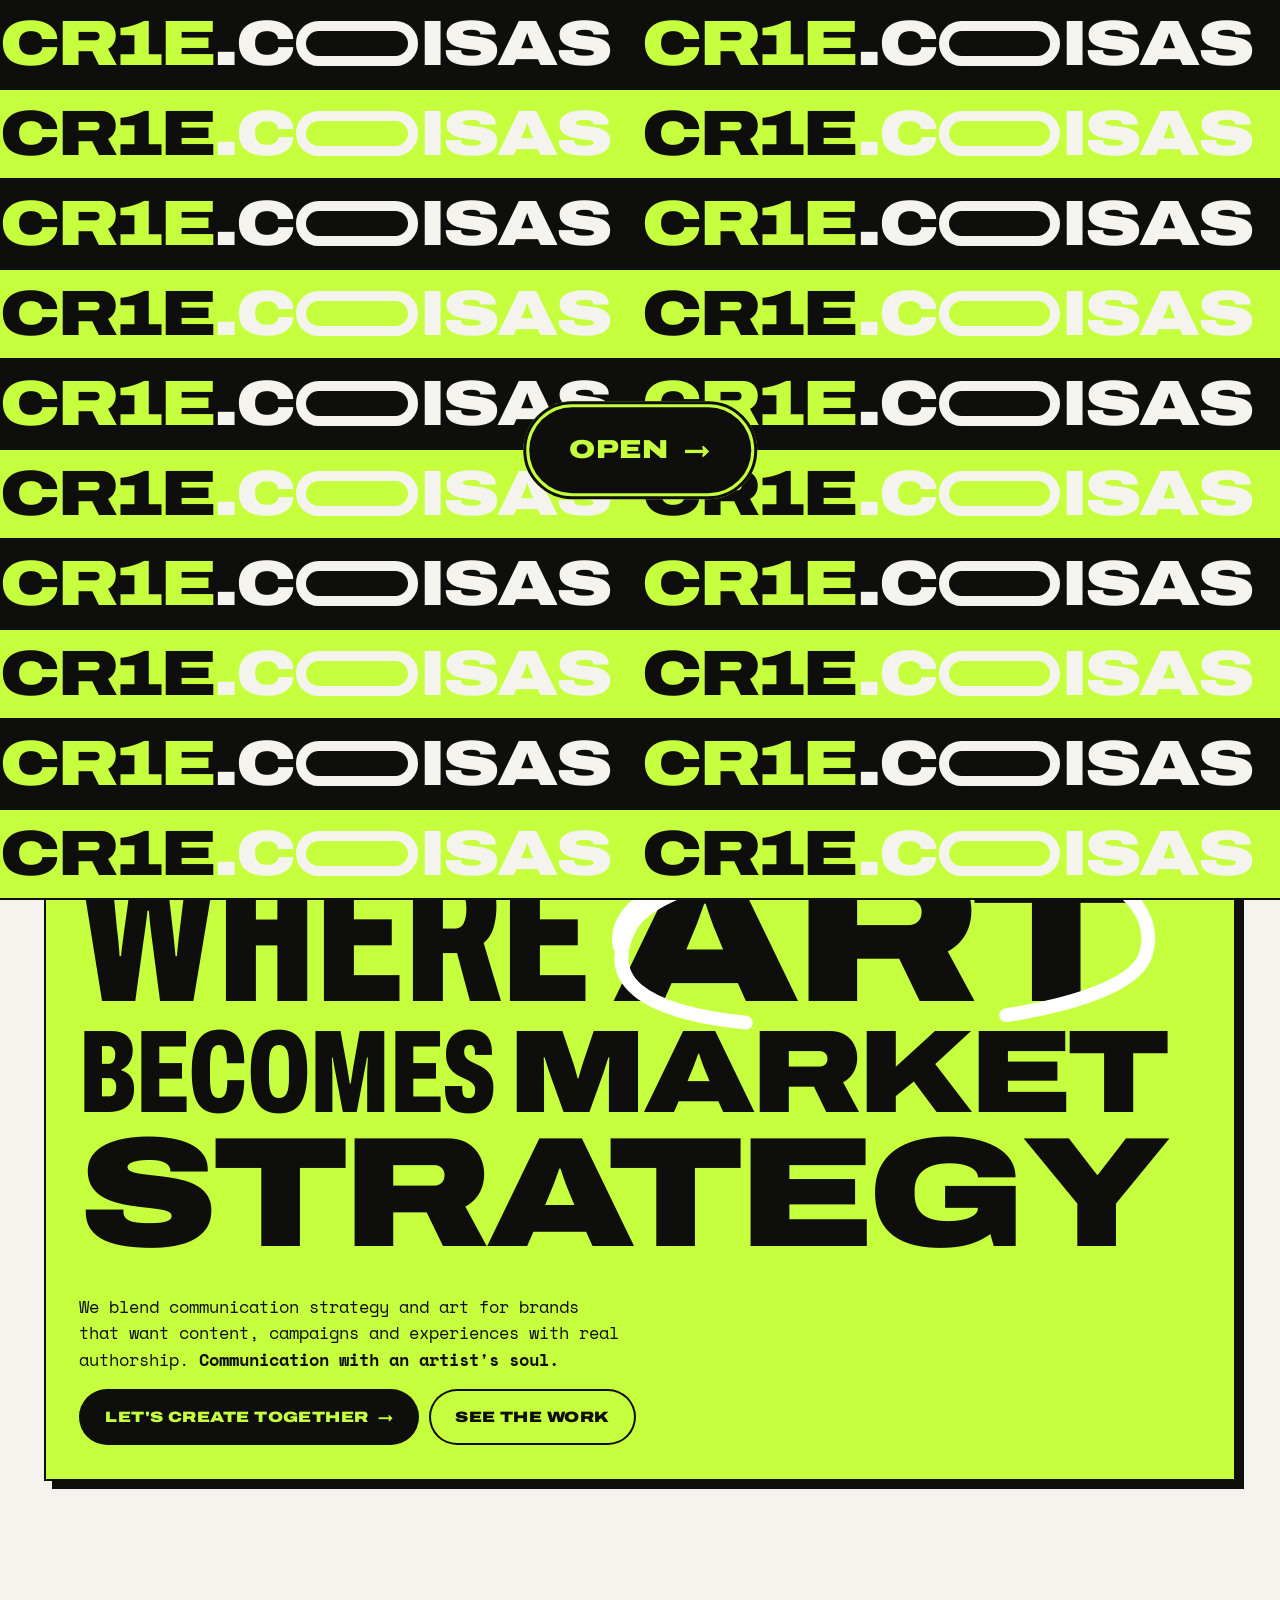
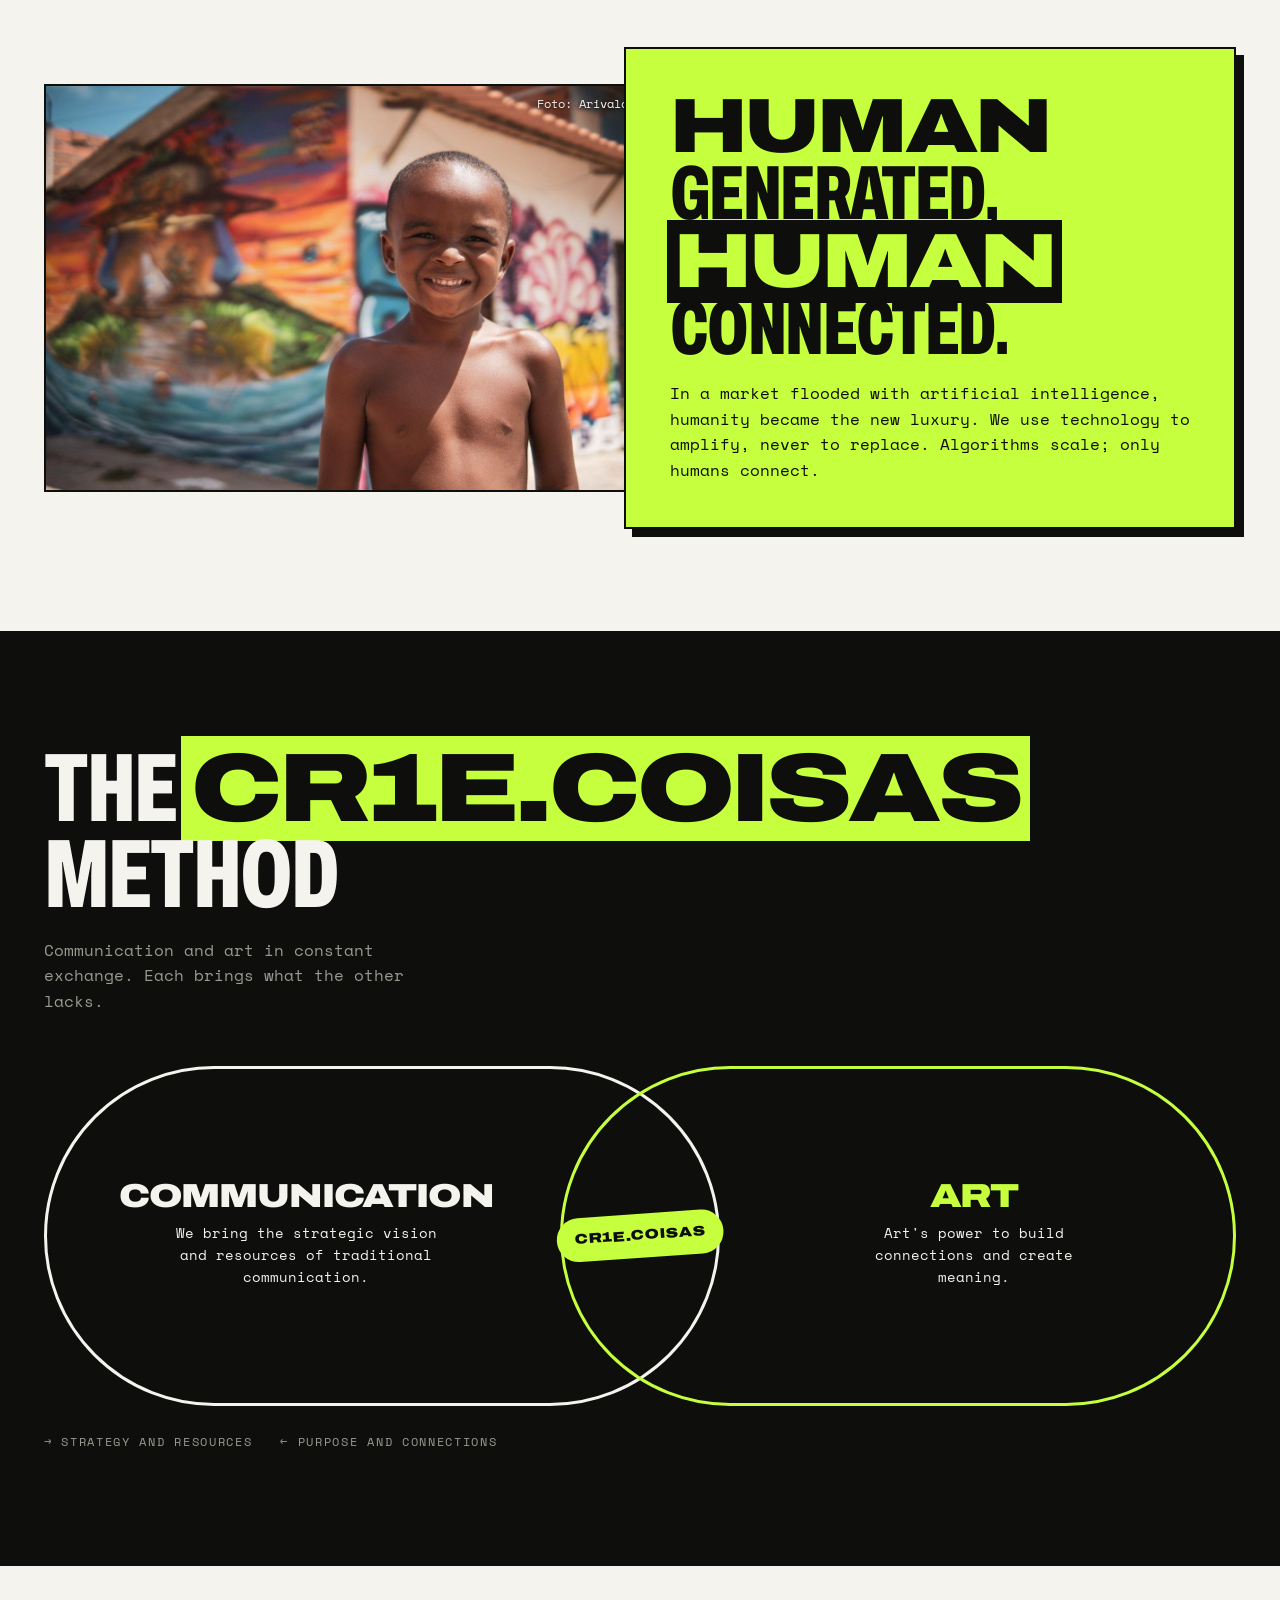
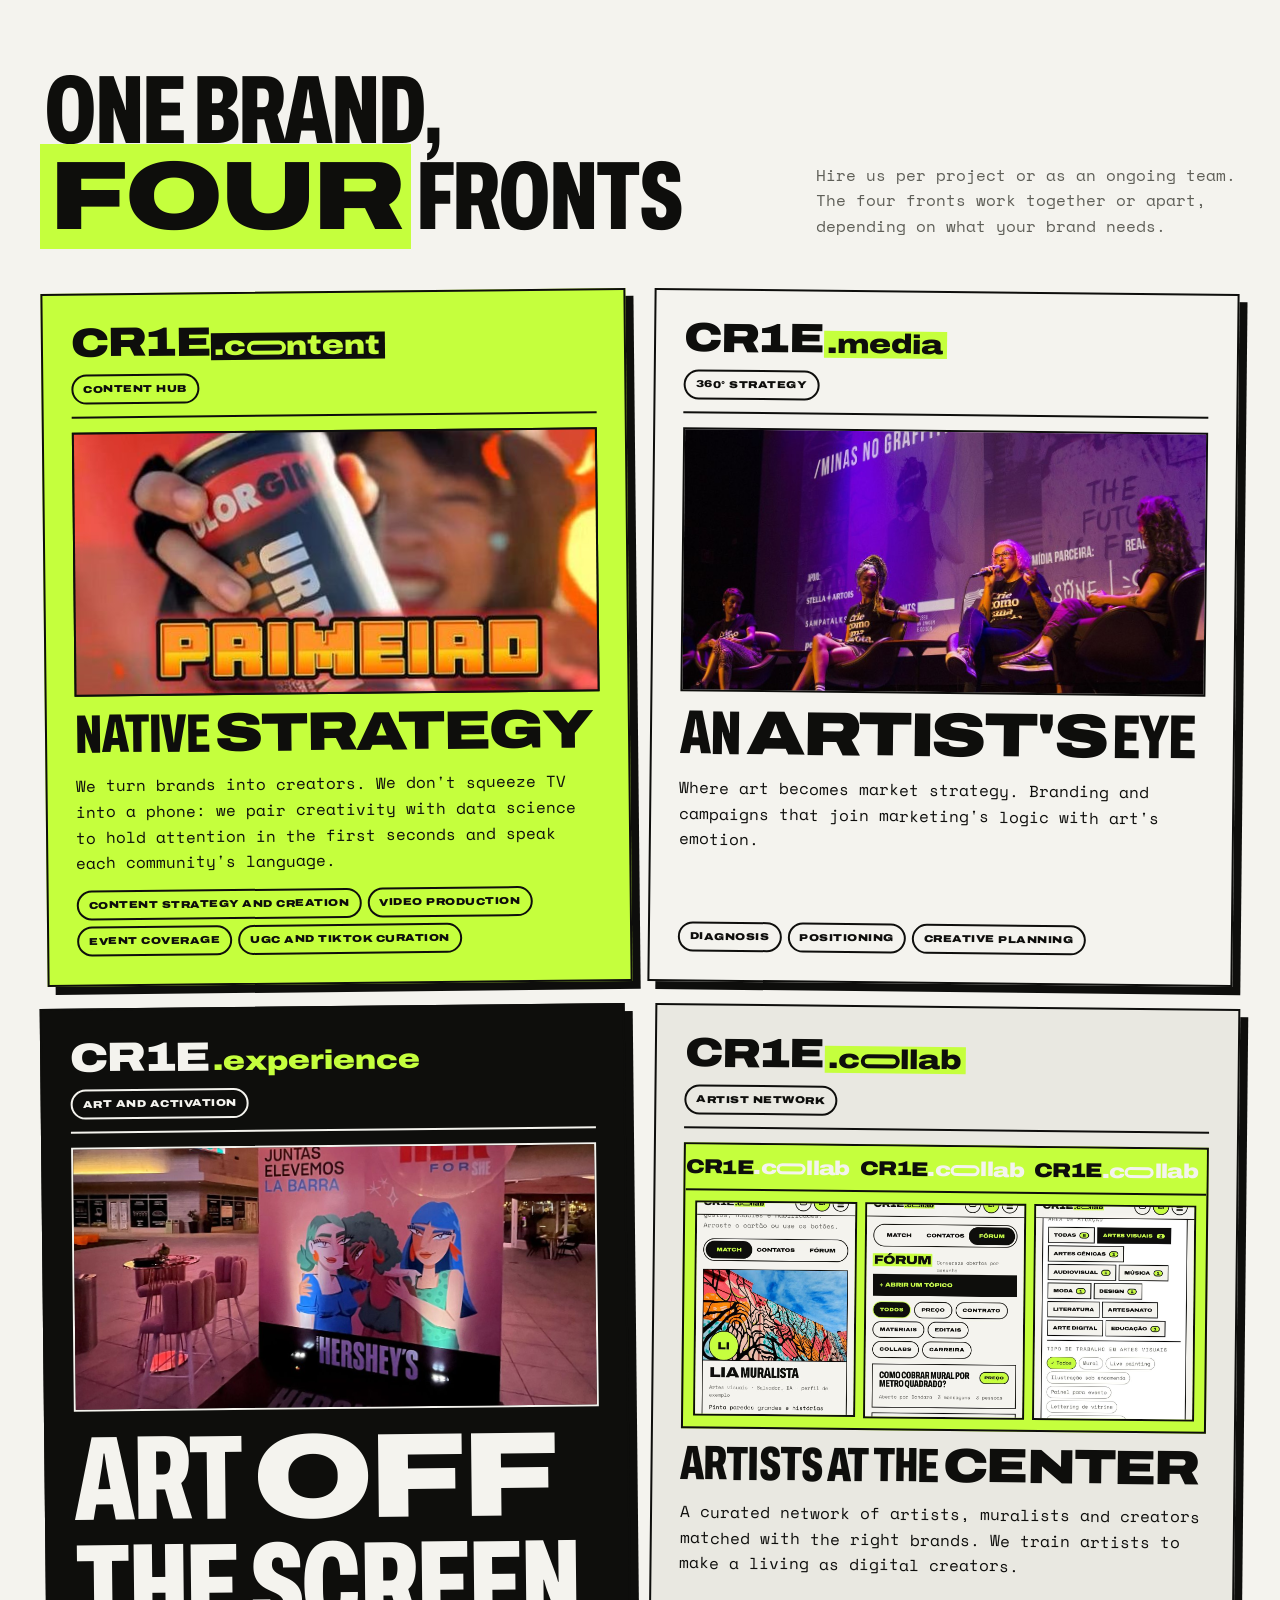
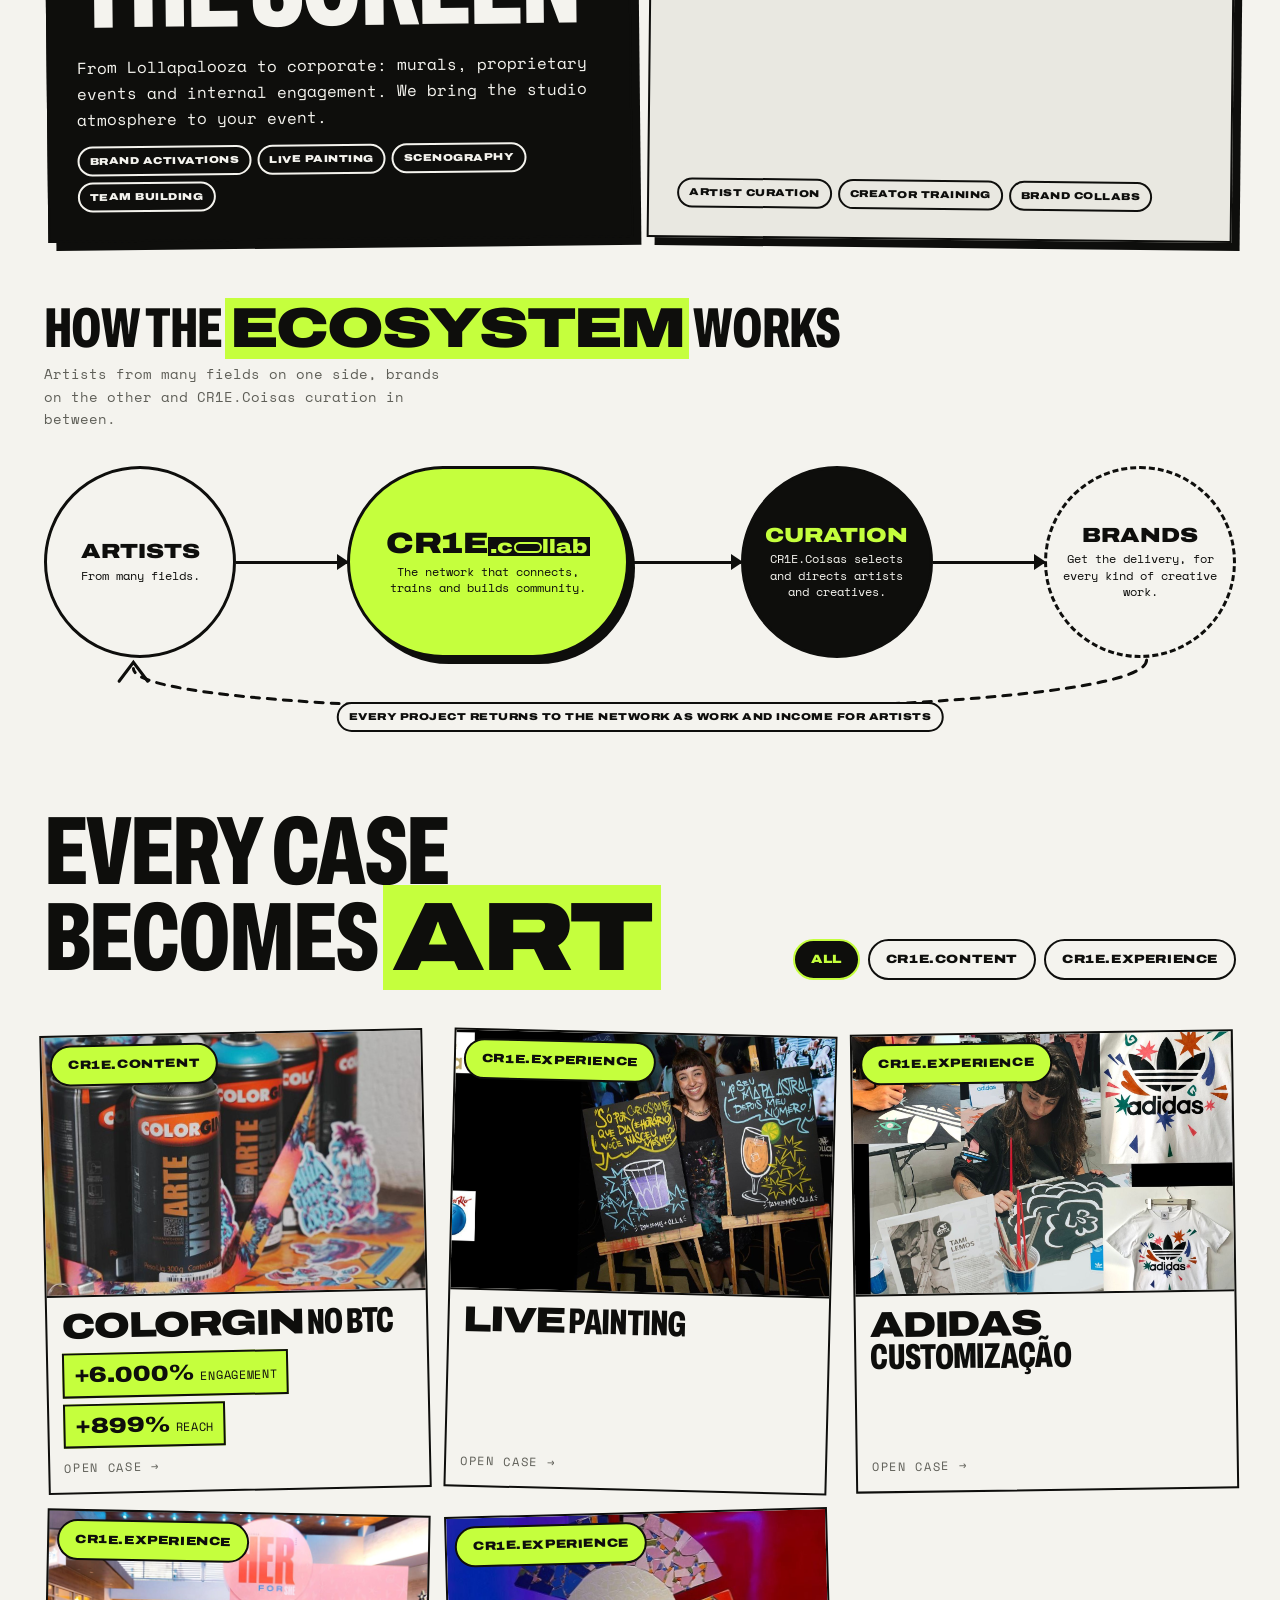
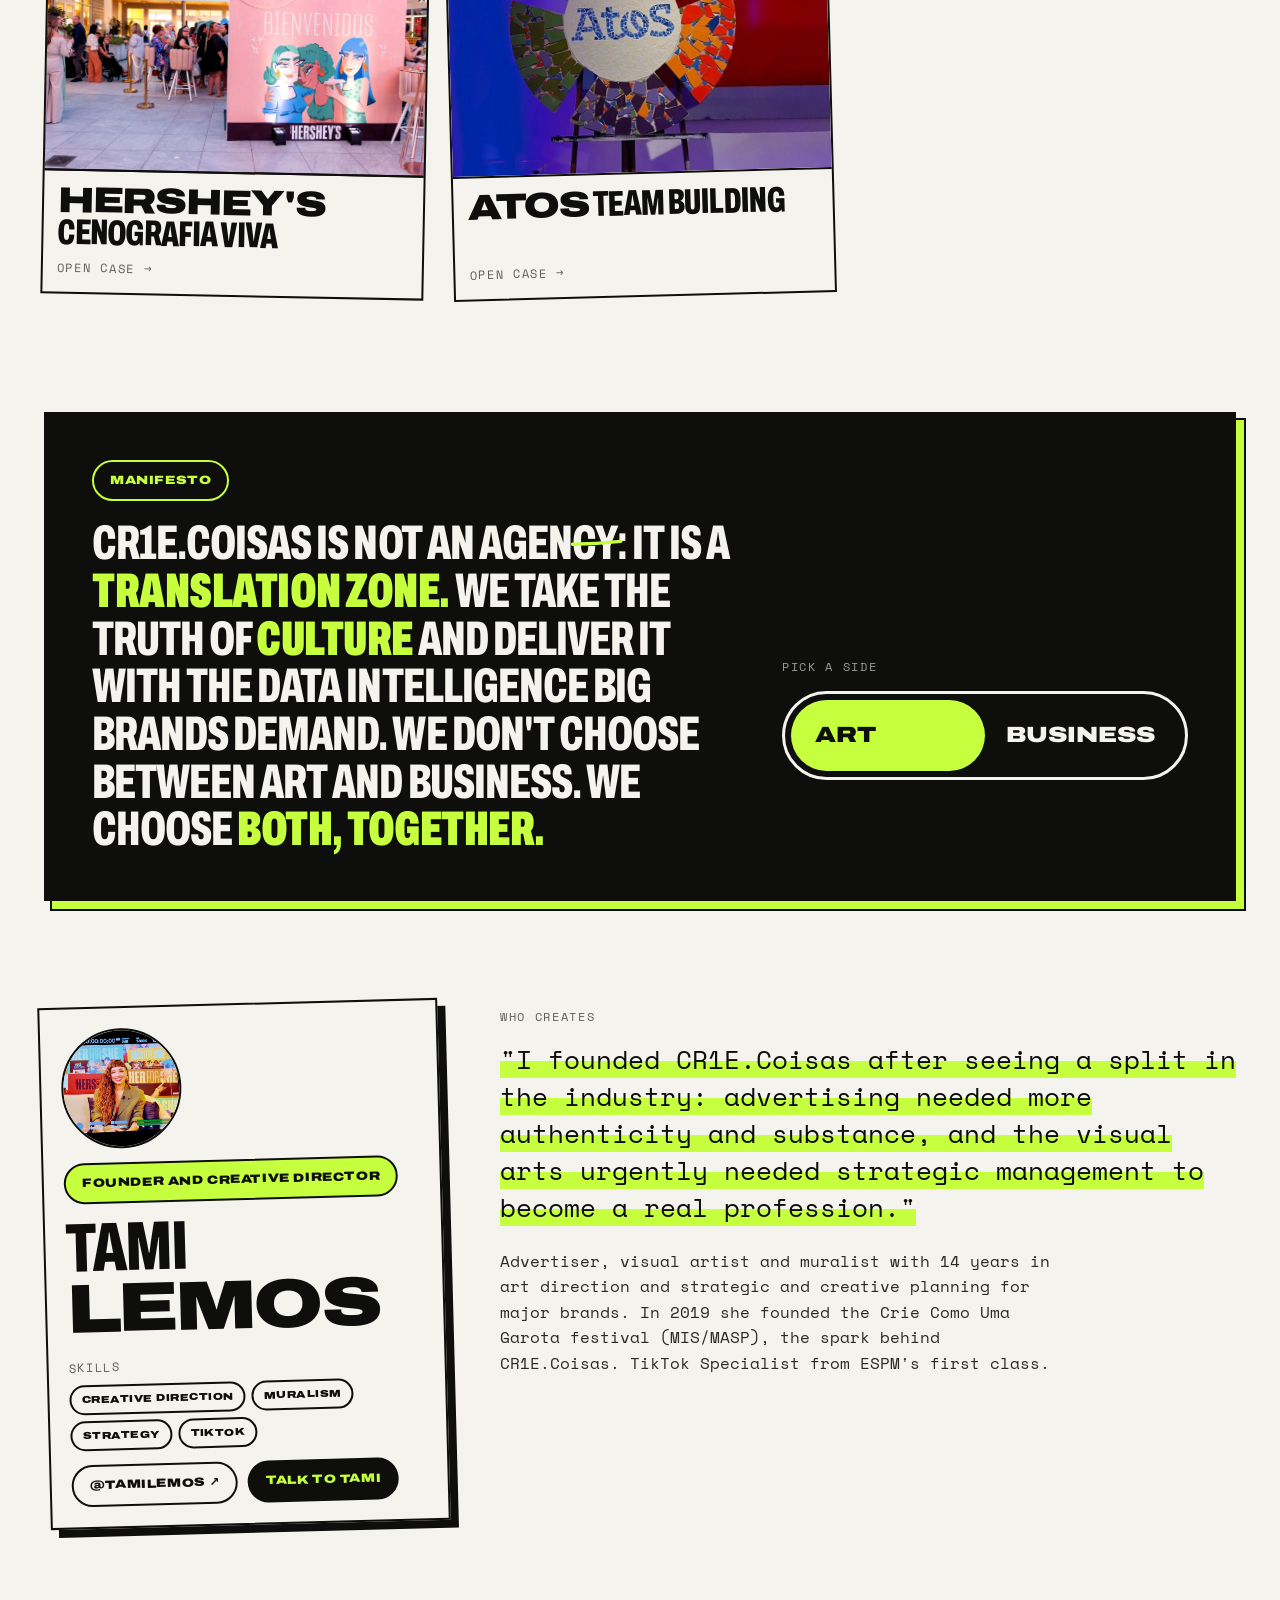
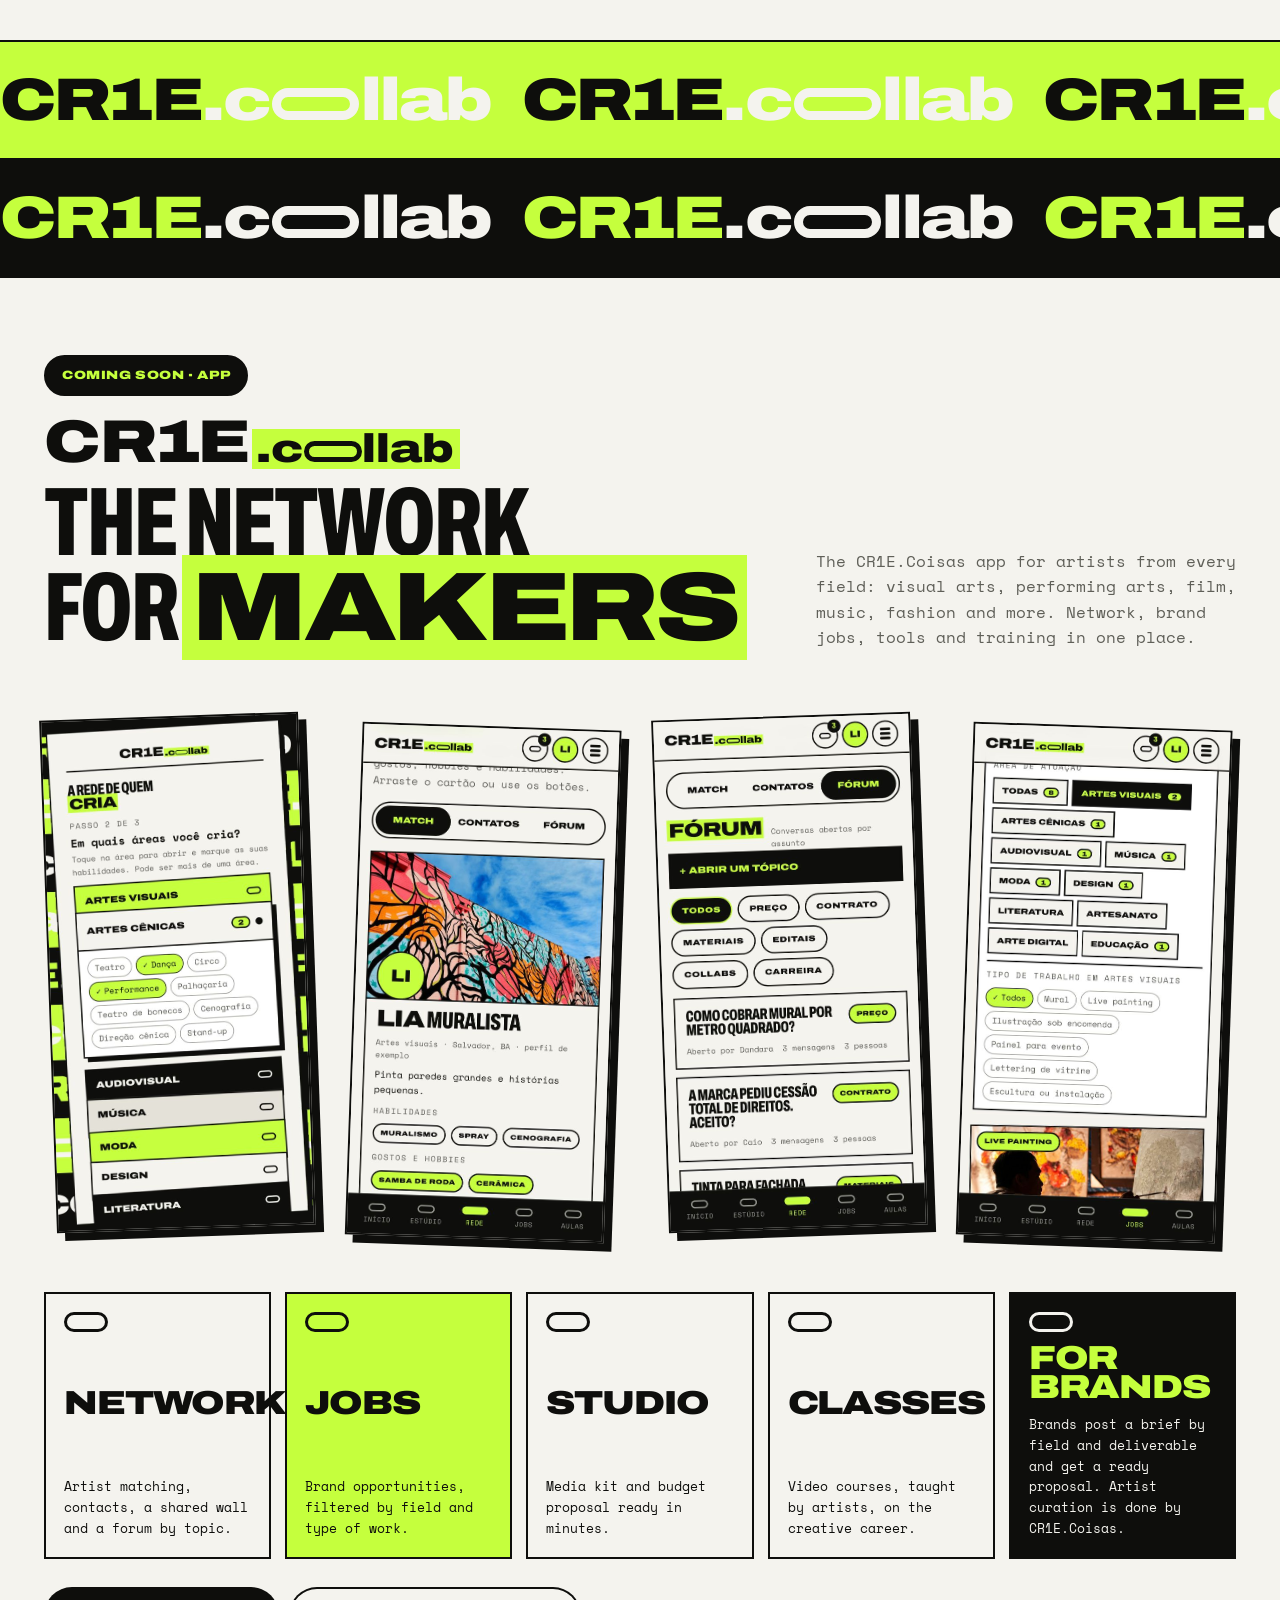
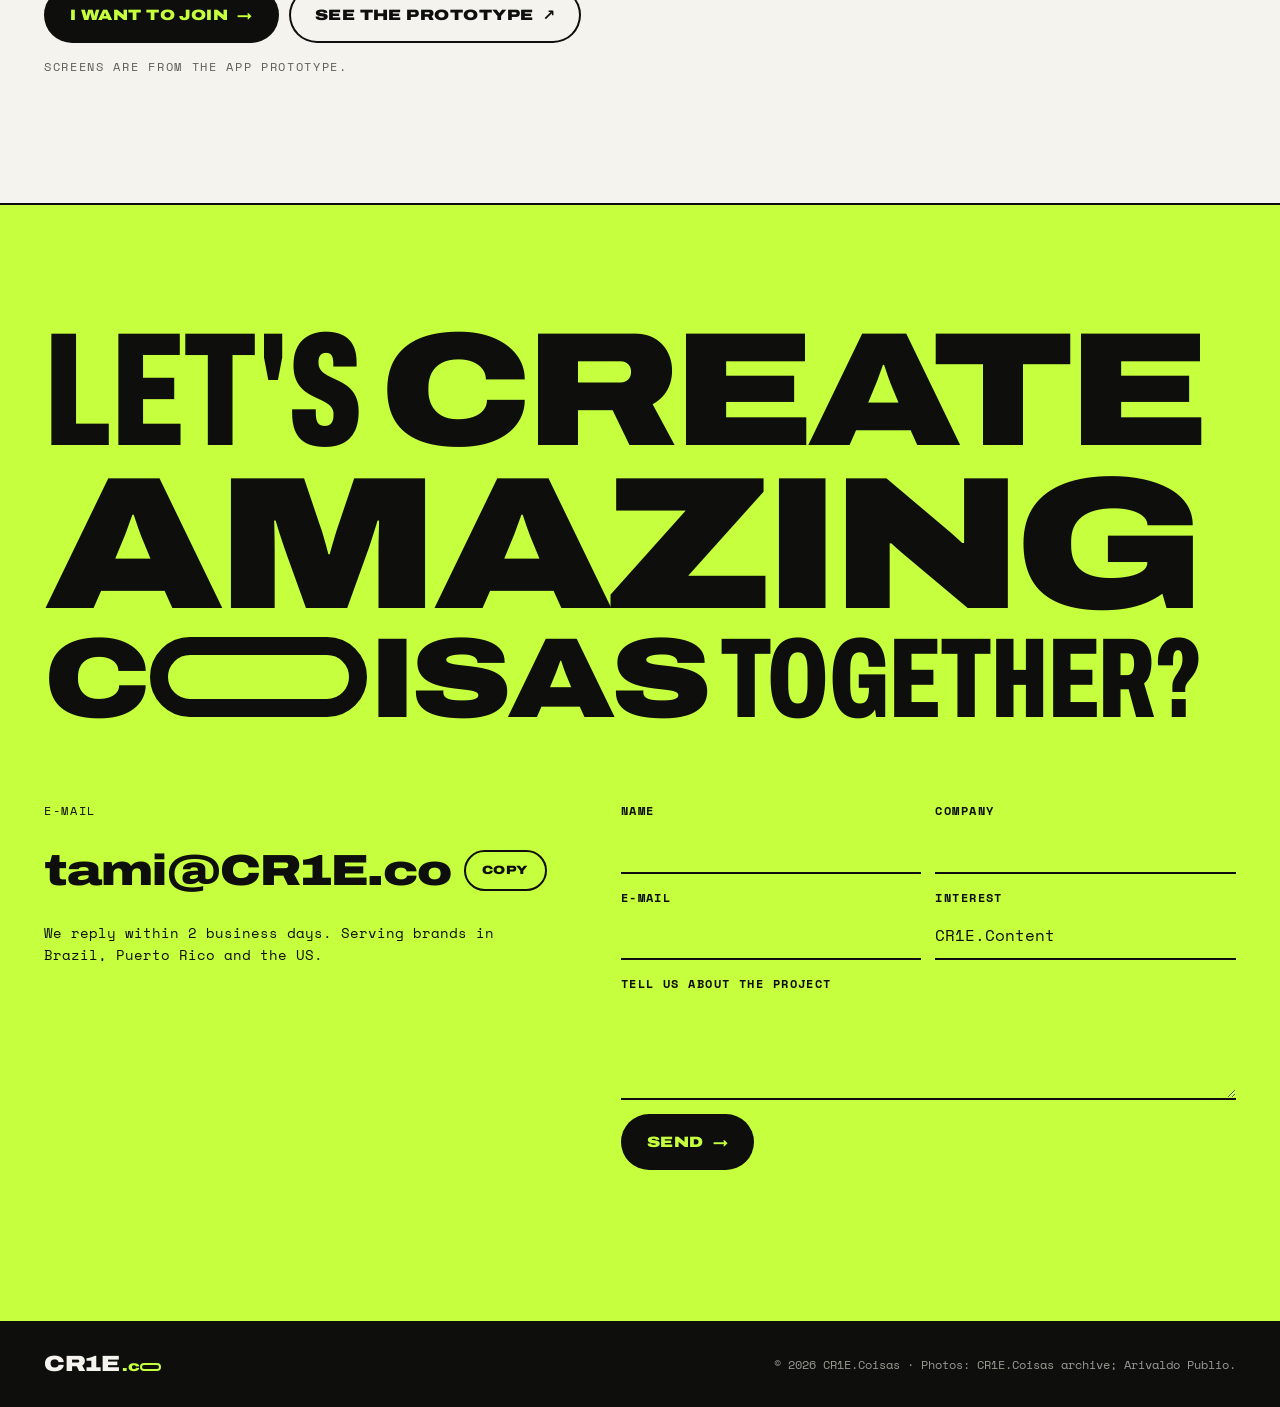
==== index.html @ eb9b1427 "Site CR1E.Coisas (versão C) + domínio cr1e.co para GitHub Pages Co-Authored-By: Claude Opus 5.5 <nor" ====
<!doctype html><html><head><meta charset=utf8><meta name=viewport content="width=device-width,initial-scale=1,viewport-fit=cover"><style>:root{color-scheme:light;box-sizing:border-box;padding-top:env(safe-area-inset-top,0px);padding-bottom:env(safe-area-inset-bottom,0px)}html{scroll-padding-top:env(safe-area-inset-top,0px)}body{margin:0;padding:0;font:14px -apple-system,BlinkMacSystemFont,sans-serif;background:#fff;color:#000}img{max-width:100%}[hidden]:not([hidden=until-found i]){display:none!important}</style></head><body>
<title>CR1E.Coisas · Versão C</title>
<meta name="claude:viewport-fit-sides" content="cover">
<link rel="preconnect" href="https://fonts.googleapis.com">
<link rel="preconnect" href="https://fonts.gstatic.com" crossorigin>
<link rel="stylesheet" href="https://fonts.googleapis.com/css2?family=Archivo:wdth,wght@62..125,700..900&family=Space+Mono:wght@400;700&display=swap">
<link rel="stylesheet" href="base.css">
<style>
/* Versão C · "Zine + app": a colagem da versão B com as caixas, sombras duras, contadores e fichas do app CR1E.Collab */
:root{--bg:var(--papel);--fg:var(--preto);--mut:var(--cinza-p);--acc:var(--preto);--line:var(--preto);--hd-bg:rgba(244,243,238,.88);--logo-co:var(--preto);--gest:var(--preto);--foco:var(--preto);color-scheme:light}
html.lock{overflow:hidden}
.t .a{background:var(--verde);padding:0 .1em;margin:0 -.04em}
.hd{border-bottom:2px solid var(--preto)}
.hd .pill.v{border-color:var(--preto)}

/* abertura: cortina de estampa */
.intro{position:fixed;inset:0;z-index:100;display:flex;flex-direction:column;cursor:pointer;overflow:hidden}
.row{flex:1;background:var(--verde);color:var(--preto);display:flex;align-items:center;overflow:hidden;transition:transform .9s cubic-bezier(.7,0,.2,1);transition-delay:calc(var(--i)*45ms);border-bottom:2px solid var(--preto)}
.row:nth-child(even){background:var(--preto);color:var(--verde)}
.row-t{display:flex;gap:.5em;width:max-content;font-family:var(--display);font-weight:900;font-stretch:125%;font-size:min(9vh,64px);letter-spacing:-.03em;white-space:nowrap;align-items:center;animation:roll 30s linear infinite}
.row:nth-child(even) .row-t{animation-direction:reverse}
.row-t i{display:inline-block;width:1.9em;height:.7em;border:.16em solid currentColor;border-radius:999px;margin:0 .03em;vertical-align:-.02em}
.intro.go .row:nth-child(odd){transform:translateX(-101%)}
.intro.go .row:nth-child(even){transform:translateX(101%)}
.intro .open{position:absolute;left:50%;top:50%;transform:translate(-50%,-50%);z-index:2;font-size:clamp(18px,2.4vw,26px);padding:22px 40px;box-shadow:0 0 0 6px var(--verde);transition:opacity .2s,transform .5s var(--spring)}
.intro .open:hover{transform:translate(-50%,-50%) scale(1.08)}
.intro.go .open{opacity:0}
@keyframes roll{to{transform:translateX(-50%)}}

/* hero */
.tick{border-bottom:2px solid var(--preto);overflow:hidden;padding-block:8px}
.tick-t{display:flex;gap:28px;width:max-content;animation:roll 40s linear infinite;font-size:12px;letter-spacing:.14em;text-transform:uppercase}
.hero .wrap{display:grid;gap:22px;padding-block:clamp(22px,3.4vw,44px) clamp(36px,5vw,72px);position:relative}
@media(min-width:960px){.hero .wrap{grid-template-columns:1.55fr 1fr;gap:44px;align-items:start}}
.poster .ln{white-space:nowrap;width:max-content;line-height:.88}
.hero-l{min-width:0;display:flex;flex-direction:column;gap:clamp(20px,3vw,36px)}
.lead{background:var(--verde);padding:clamp(18px,2.4vw,30px);max-width:620px;border:2px solid var(--preto);box-shadow:8px 8px 0 var(--preto)}
.lead p{margin:0 0 16px;font-size:clamp(15px,1.3vw,18px)}
.ctas{display:flex;flex-wrap:wrap;gap:10px}
.hero-r{position:relative;min-width:0}
.hero-r figure{margin:0;border:2px solid var(--preto);background:var(--preto);transform:rotate(2deg);transition:transform .7s var(--spring)}
.hero-r figure:hover{transform:rotate(0)}
.hero-r img{width:100%;aspect-ratio:4/5;object-fit:cover;object-position:60% 50%}
.hero-r figcaption{background:var(--papel);padding:10px 12px;border-top:2px solid var(--preto)}
.badge{position:absolute;right:-22px;bottom:70px;width:clamp(110px,12vw,160px);aspect-ratio:1;z-index:2;animation:spin 18s linear infinite}
.badge circle{fill:var(--verde);stroke:var(--preto);stroke-width:2}
.badge text{font-family:var(--mono);font-weight:700;font-size:10.4px;letter-spacing:.12em;fill:var(--preto)}
.badge rect{fill:none;stroke:var(--preto);stroke-width:3}
@keyframes spin{to{transform:rotate(360deg)}}
@media(max-width:959px){.hero-r{order:-1;width:72%;margin-left:auto}.badge{right:auto;left:-38%;bottom:-10px}.hero-l{margin-top:-8px}}

/* manifesto */
.mani{background:var(--preto);color:var(--papel);--gest:var(--verde);--mut:var(--cinza);padding-block:clamp(64px,10vw,140px)}
.mani-g{display:grid;gap:40px;align-items:end}
@media(min-width:960px){.mani-g{grid-template-columns:1.6fr 1fr}}
.mani-x{font-family:var(--display);font-weight:800;font-stretch:62%;text-transform:uppercase;font-size:clamp(34px,5.6vw,92px);line-height:.98;letter-spacing:-.02em;margin:18px 0 0}
.mani-x b{font-weight:900;font-stretch:125%;letter-spacing:-.035em;color:var(--verde)}
.mani-x s{text-decoration:none}
.sw{display:flex;flex-direction:column;gap:14px}
.sw-b{position:relative;display:grid;grid-template-columns:1fr 1fr;border:3px solid var(--papel);border-radius:999px;padding:6px;isolation:isolate}
.sw-b button{all:unset;box-sizing:border-box;cursor:pointer;text-align:left;padding:18px 24px;font-family:var(--display);font-weight:900;font-stretch:125%;text-transform:uppercase;font-size:clamp(16px,1.8vw,22px);z-index:1;transition:color .3s;min-height:56px}
.sw-b button:focus-visible{outline:3px solid var(--verde);outline-offset:4px;border-radius:999px}
.sw-k{position:absolute;top:6px;bottom:6px;left:6px;width:calc(50% - 6px);background:var(--verde);border-radius:999px;transition:left .7s var(--spring),width .7s var(--spring);z-index:0}
.sw[data-s="a"] .sw-b button:first-of-type,.sw[data-s="both"] .sw-b button{color:var(--preto)}
.sw[data-s="b"] .sw-k{left:50%}
.sw[data-s="b"] .sw-b button:last-of-type{color:var(--preto)}
.sw[data-s="both"] .sw-k{left:6px;width:calc(100% - 12px)}
.sw-r{font-family:var(--display);font-weight:900;font-stretch:125%;text-transform:uppercase;font-size:clamp(20px,2.2vw,30px);line-height:1;color:var(--verde);min-height:2.1em;margin:0}

/* human */
.human .wrap{display:grid;gap:0;padding-block:clamp(56px,8vw,120px)}
@media(min-width:900px){.human .wrap{grid-template-columns:1.2fr 1fr;align-items:center}}
.human figure{margin:0;position:relative;border:2px solid var(--preto)}
.human figure img{width:100%;aspect-ratio:16/10;object-fit:cover;object-position:60% 40%}
.human figcaption{position:absolute;right:8px;top:8px;font-size:12px;color:var(--papel);text-shadow:0 1px 3px rgba(0,0,0,.8)}
.human-c{background:var(--verde);border:2px solid var(--preto);padding:clamp(22px,3.4vw,48px);margin:-40px 0 0 24px;position:relative;z-index:1;box-shadow:8px 8px 0 var(--preto)}
@media(min-width:900px){.human-c{margin:0 0 0 -70px}}
.human h2{font-size:clamp(44px,6vw,96px)}
.human .t .a{background:var(--preto);color:var(--verde)}
.human p{margin:18px 0 0}

/* frentes: pilha */
.sec{padding-block:clamp(64px,9vw,130px)}
.sec-h{display:flex;flex-wrap:wrap;justify-content:space-between;align-items:flex-end;gap:20px;margin-bottom:clamp(28px,4vw,52px)}
.sec-h h2{font-size:clamp(36px,7.6vw,124px)}
.sec-h p{max-width:42ch;color:var(--mut);margin:0}
.sk{position:sticky;top:calc(70px + var(--i)*54px);border:2px solid var(--preto);background:var(--kb);color:var(--kf);--logo-co:var(--kc);--mut:var(--km);margin-bottom:22px;min-height:min(600px,calc(100dvh - 300px));display:flex;flex-direction:column;transform-origin:50% 0}
.sk.content{--kb:var(--verde);--kf:var(--preto);--kc:var(--preto);--km:var(--preto)}
.sk.media{--kb:var(--papel);--kf:var(--preto);--kc:var(--cinza-p);--km:var(--cinza-p)}
.sk.experience{--kb:var(--preto);--kf:var(--papel);--kc:var(--verde);--km:var(--cinza)}
.sk.collab{--kb:var(--papel-2);--kf:var(--preto);--kc:var(--preto);--km:var(--cinza-p)}
.sk-h{display:flex;justify-content:space-between;align-items:center;gap:12px;padding:10px clamp(14px,2.4vw,32px);border-bottom:2px solid currentColor;min-height:54px}
.sk-h .lg{font-size:clamp(22px,2.6vw,34px)}
.sk-b{display:grid;gap:22px;padding:clamp(16px,2.6vw,36px);flex:1;align-items:end}
@media(min-width:900px){.sk-b{grid-template-columns:1.25fr 1fr;gap:44px}}
.sk h3{font-size:clamp(30px,6.6vw,112px)}
.sk p{margin:16px 0 0;max-width:50ch}
.sk ul{list-style:none;margin:18px 0 0;padding:0;display:flex;flex-wrap:wrap;gap:8px}
.sk li.pill{white-space:normal}
@media(max-width:599px){.sk-h .pill{display:none}}
.sk figure{margin:0;border:2px solid currentColor;transform:rotate(-2deg);background:var(--preto)}
.sk:nth-child(even) figure{transform:rotate(2deg)}
.sk figure img{width:100%;aspect-ratio:3/2;object-fit:cover}

/* método: interseção */
.metodo{background:var(--preto);color:var(--papel);--mut:var(--cinza);--gest:var(--verde)}
.venn{display:flex;justify-content:flex-start;align-items:stretch;flex-direction:column}
.vn{border:3px solid var(--papel);border-radius:999px;padding:clamp(34px,5vw,64px) clamp(30px,6vw,90px);display:flex;flex-direction:column;gap:10px;justify-content:center;min-height:240px;position:relative}
.vn h3{font-size:clamp(32px,4.4vw,68px)}
.vn p{margin:0;max-width:30ch;font-size:14px}
.vn.b{border-color:var(--verde);margin-top:-70px;align-items:flex-end;text-align:right}
.vn.b h3{color:var(--verde)}
.vx{align-self:center;z-index:2;background:var(--verde);color:var(--preto);margin-top:-52px;position:relative;font-size:14px}
.venn .vx + .vn{margin-top:-52px}
@media(min-width:900px){.venn{flex-direction:row}.vn{flex:1;min-height:340px}.vn.b{margin:0 0 0 -160px}.venn .vx + .vn{margin-top:0}.vx{position:absolute;left:50%;top:50%;transform:translate(-50%,-50%) rotate(-4deg);margin:0}.venn{position:relative}}
.mt-l{display:flex;flex-wrap:wrap;gap:10px 28px;margin-top:26px}

/* cases: colagem */
.flt{display:flex;flex-wrap:wrap;gap:8px}
.flt button[aria-pressed="true"]{background:var(--preto);color:var(--verde)}
.col{display:grid;gap:clamp(18px,2.6vw,36px);grid-template-columns:1fr}
@media(min-width:760px){.col{grid-template-columns:repeat(6,1fr)}.cc{grid-column:span 3}.cc:nth-child(1){grid-column:span 4}.cc:nth-child(2){grid-column:span 2}.cc:nth-child(3),.cc:nth-child(4),.cc:nth-child(5){grid-column:span 2}}
.cc{border:2px solid var(--preto);background:var(--papel);display:flex;flex-direction:column;transform:rotate(var(--r));transition:transform .6s var(--spring),opacity .4s,box-shadow .3s;min-width:0}
.cc:hover{transform:rotate(0) translateY(-6px);box-shadow:8px 8px 0 var(--verde),8px 8px 0 2px var(--preto)}
.cc.off{opacity:.18;transform:scale(.94) rotate(var(--r));pointer-events:none}
.cc-i{position:relative;background:var(--preto);display:flex;gap:2px;overflow:hidden;aspect-ratio:var(--ar,4/3)}
.cc-i img{flex:1;min-width:0;height:100%;object-fit:cover}
.cc-i .pill{position:absolute;left:10px;top:10px}
.cc-b{padding:16px;display:flex;flex-direction:column;gap:12px;flex:1;border-top:2px solid var(--preto)}
.cc-b h3{font-size:clamp(28px,3vw,46px)}
.cc-b p{margin:0;font-size:14px}
.cc .ficha{border-top:1px solid var(--preto);padding-top:10px;margin-top:auto}
.res{display:flex;flex-wrap:wrap;gap:6px}
.res span{font-family:var(--display);font-weight:900;font-stretch:125%;font-size:clamp(16px,1.7vw,22px);background:var(--verde);padding:3px 9px;border:2px solid var(--preto)}
.res small{font-family:var(--mono);font-weight:400;font-size:.55em;letter-spacing:.06em;text-transform:uppercase}

/* tami */
.tami{display:grid;gap:28px;align-items:center}
@media(min-width:900px){.tami{grid-template-columns:1.2fr .9fr;gap:60px}}
.tami figure{margin:0;position:relative;border:2px solid var(--preto);transform:rotate(2deg);box-shadow:-10px 10px 0 var(--verde),-10px 10px 0 2px var(--preto)}
.tami figure img{width:100%;aspect-ratio:1;object-fit:cover;object-position:62% 40%}
.tami figcaption{position:absolute;left:-12px;top:18px;transform:rotate(-5deg)}
.tami h2{font-size:clamp(56px,9vw,150px)}
.tami blockquote{margin:22px 0;font-size:clamp(16px,1.5vw,20px);max-width:56ch}
.tami blockquote span{background:linear-gradient(transparent 55%,var(--verde) 55%)}
.tami p{max-width:56ch;color:#2A2A26}

/* portal: maquete de app */
.pt{background:var(--preto);color:var(--papel);--mut:var(--cinza);--gest:var(--verde)}
.pt .t .a{background:none;color:var(--verde);padding:0;margin:0}
.app{border:2px solid var(--papel);border-radius:22px;overflow:hidden;display:grid;background:var(--grafite)}
@media(min-width:820px){.app{grid-template-columns:230px 1fr}}
.app-s{padding:18px;display:flex;gap:8px;flex-wrap:wrap;align-content:flex-start;border-bottom:1px solid var(--linha-e)}
@media(min-width:820px){.app-s{flex-direction:column;border-bottom:0;border-right:1px solid var(--linha-e)}}
.app-s .lg{font-size:20px;margin-bottom:10px;width:100%;--logo-co:var(--verde)}
.app-s span.pill{font-size:11px;color:var(--cinza);justify-content:flex-start}
.app-s span.pill.on{color:var(--preto);background:var(--verde);border-color:var(--verde)}
.app-m{padding:18px;display:grid;gap:12px;grid-template-columns:repeat(auto-fit,minmax(min(100%,210px),1fr))}
.app-c{border:2px dashed var(--cinza);padding:18px;min-height:150px;display:flex;flex-direction:column;justify-content:space-between;gap:10px;transition:border-color .2s,transform .5s var(--spring)}
.app-c:hover{border-color:var(--verde);transform:translateY(-5px)}
.app-c h3{font-size:clamp(24px,2.4vw,34px)}
.app-c p{margin:0;font-size:13px;color:#D8D7D0}

/* contato */
.ct{background:var(--verde);border-top:2px solid var(--preto);padding-block:clamp(64px,9vw,130px)}
.ct .t .a{background:none;padding:0;margin:0}
.ct-g{display:grid;gap:36px;margin-top:clamp(36px,6vw,72px)}
@media(min-width:900px){.ct-g{grid-template-columns:1fr 1.2fr;gap:64px}}
.ct-i{display:flex;flex-direction:column;gap:16px;font-size:14px}
.ct .lbl{color:var(--preto)}
.O{display:inline-block;width:1.9em;height:.7em;border:.16em solid currentColor;border-radius:999px;margin:0 .03em;animation:br 2.6s cubic-bezier(.7,0,.2,1) infinite}
@keyframes br{0%,20%{width:.7em}50%,70%{width:1.9em}100%{width:.7em}}
.ft{background:var(--preto);color:var(--papel);padding-block:32px;--logo-co:var(--verde)}
.ft .wrap{display:flex;flex-wrap:wrap;justify-content:space-between;gap:16px;align-items:center}
.ft p{margin:0;color:var(--cinza);font-size:12px}

/* ---- versão C: caixas do app ---- */
.card{border:2px solid var(--preto);background:var(--papel)}
.sh{box-shadow:8px 8px 0 var(--preto)}
.shv{box-shadow:8px 8px 0 var(--verde),8px 8px 0 2px var(--preto)}
.hero .wrap{display:block}
.hgrid{display:grid;gap:18px}
@media(min-width:960px){.hgrid{grid-template-columns:1.5fr 1fr;gap:22px;align-items:stretch}}
.hbox{background:var(--verde);padding:clamp(18px,2.6vw,36px);display:flex;flex-direction:column;gap:clamp(18px,2.4vw,30px);justify-content:space-between;min-width:0}
.hbox .eyebrow{display:flex;flex-wrap:wrap;gap:8px;align-items:center}
.hbox p{margin:0;font-size:clamp(15px,1.3vw,18px);max-width:54ch}
.hside{display:grid;gap:18px;grid-template-rows:auto auto;min-width:0}
.hph{margin:0;transform:rotate(1.5deg);transition:transform .6s var(--spring);position:relative}
.hph:hover{transform:rotate(0)}
.hph img{width:100%;aspect-ratio:16/11;object-fit:cover;object-position:60% 45%;border-bottom:2px solid var(--preto)}
.hph figcaption{padding:10px 12px}
.hph .badge{right:-14px;bottom:auto;top:-34px;left:auto;width:clamp(96px,9vw,128px)}
.kp{display:grid;grid-template-columns:1fr 1fr;gap:12px}
.kp div{padding:14px;display:flex;flex-direction:column;justify-content:space-between;gap:8px;min-height:104px}
.kp b{font-family:var(--display);font-weight:900;font-stretch:125%;font-size:clamp(28px,3vw,44px);line-height:.9;font-variant-numeric:tabular-nums;letter-spacing:-.03em}
.kp .k{background:var(--preto);color:var(--verde)}
.kp .k .lbl{color:var(--papel)}
/* frentes em abas */
.fseg{display:flex;gap:8px;overflow-x:auto;padding:2px 2px 12px;scrollbar-width:none}
.fseg::-webkit-scrollbar{display:none}
.fseg button{all:unset;box-sizing:border-box;cursor:pointer;flex:none;border:2px solid var(--preto);border-radius:999px;padding:10px 18px;min-height:48px;display:inline-flex;align-items:center;transition:transform .4s var(--spring)}
.fseg button .lg{font-size:20px}
.fseg button[aria-pressed="true"]{background:var(--preto);color:var(--papel);--logo-co:var(--verde)}
.fseg button:hover{transform:translateY(-3px)}
.fseg button:focus-visible{outline:3px solid var(--preto);outline-offset:3px}
.fbox{display:grid;gap:22px;padding:clamp(18px,2.8vw,40px);align-items:end;background:var(--kb);color:var(--kf);--mut:var(--km)}
@media(min-width:900px){.fbox{grid-template-columns:1.25fr 1fr;gap:44px}}
.fbox.content{--kb:var(--verde);--kf:var(--preto);--km:var(--preto)}
.fbox.media{--kb:var(--papel);--kf:var(--preto);--km:var(--cinza-p)}
.fbox.experience{--kb:var(--preto);--kf:var(--papel);--km:var(--cinza)}
.fbox.collab{--kb:var(--papel-2);--kf:var(--preto);--km:var(--cinza-p)}
.fbox h3{font-size:clamp(34px,6.6vw,112px)}
.fbox p{margin:16px 0 0;max-width:50ch}
.fbox ul{list-style:none;margin:18px 0 0;padding:0;display:flex;flex-wrap:wrap;gap:8px}
.fbox li.pill{white-space:normal}
.fbox figure{margin:0;border:2px solid currentColor;transform:rotate(-2deg);background:var(--preto)}
.fbox figure img{width:100%;aspect-ratio:3/2;object-fit:cover}
.fbox .in{animation:pop .5s var(--spring)}
@keyframes pop{from{transform:translateY(14px);opacity:.3}to{transform:none;opacity:1}}
/* cases como fichas */
.jobs{display:grid;gap:22px;grid-template-columns:repeat(auto-fill,minmax(min(100%,300px),1fr))}
.job{all:unset;box-sizing:border-box;cursor:pointer;display:flex;flex-direction:column;border:2px solid var(--preto);background:var(--papel);transform:rotate(var(--r,0deg));transition:transform .5s var(--spring),box-shadow .2s,opacity .3s;width:100%}
.job:hover,.job:focus-visible{transform:rotate(0) translateY(-4px);box-shadow:8px 8px 0 var(--verde),8px 8px 0 2px var(--preto)}
.job.off{opacity:.18;pointer-events:none}
.job-i{aspect-ratio:16/11;background:var(--preto);position:relative;overflow:hidden;border-bottom:2px solid var(--preto);display:flex;gap:2px}
.job-i img{flex:1;min-width:0;height:100%;object-fit:cover}
.job-i .pill{position:absolute;left:8px;top:8px}
.job-b{padding:14px;display:flex;flex-direction:column;gap:10px;flex:1}
.job-b h3{font-size:clamp(28px,2.8vw,40px)}
.job-b .lbl{margin-top:auto}
dialog.sheet{border:2px solid var(--preto);padding:0;background:var(--papel);color:var(--preto);width:min(680px,calc(100vw - 20px));max-height:calc(100dvh - 20px);overflow:auto;box-shadow:10px 10px 0 var(--verde),10px 10px 0 2px var(--preto)}
dialog.sheet::backdrop{background:rgba(14,14,12,.6)}
.sheet-i{display:flex;gap:2px;aspect-ratio:16/9;background:var(--preto);border-bottom:2px solid var(--preto)}
.sheet-i img{flex:1;min-width:0;height:100%;object-fit:cover}
.sheet-b{padding:20px;display:flex;flex-direction:column;gap:14px}
.sheet-b h2{font-size:clamp(34px,5vw,56px)}
.sheet-b p{margin:0}
.x{position:absolute;right:10px;top:10px;width:44px;height:44px;border-radius:999px;border:2px solid var(--preto);background:var(--papel);cursor:pointer;font-size:18px}
/* tami como perfil */
.prof{display:grid;gap:28px;align-items:start}
@media(min-width:900px){.prof{grid-template-columns:minmax(0,400px) 1fr;gap:56px}}
.pf{padding:20px;display:flex;flex-direction:column;gap:14px;transform:rotate(-1.5deg)}
.pf img{width:120px;height:120px;border-radius:999px;border:2px solid var(--preto);object-fit:cover;object-position:62% 35%}
.pf h2{font-size:clamp(48px,5.4vw,80px)}
.pf .pills{display:flex;flex-wrap:wrap;gap:6px;margin-top:6px}
.pill.s{font-size:10px;padding:5px 10px}
.prof blockquote{margin:0 0 22px;font-size:clamp(18px,2vw,28px);line-height:1.45;max-width:46ch}
.prof blockquote span{background:linear-gradient(transparent 55%,var(--verde) 55%)}
.prof p{max-width:56ch;color:#2A2A26;margin:0}
/* collab */
.cb{display:grid;gap:14px;grid-template-columns:repeat(auto-fit,minmax(min(100%,220px),1fr))}
.cb div{border:2px solid var(--papel);padding:18px;min-height:170px;display:flex;flex-direction:column;justify-content:space-between;gap:12px;transition:transform .5s var(--spring),background .2s,color .2s}
.cb div:hover{transform:translateY(-6px) rotate(-1deg);background:var(--verde);color:var(--preto)}
.cb i{display:block;width:44px;height:20px;border:3px solid currentColor;border-radius:999px}
.cb h3{font-size:clamp(28px,2.8vw,40px)}
.cb p{margin:0;font-size:13px}
/* v3: logo grande animado */
.bl{background:var(--preto);color:var(--papel);border-bottom:2px solid var(--preto);overflow:hidden}
.bl .wrap{padding-block:clamp(28px,6vw,84px) clamp(16px,2.4vw,28px);display:flex;flex-direction:column;gap:clamp(14px,2vw,24px)}
.bl-stage{font-size:min(210px,calc((min(100vw,1480px) - 36px) / 9.5));min-height:1.5em;display:flex;align-items:center}
.bl-logo{display:flex;align-items:baseline;font-family:var(--display);font-weight:900;font-stretch:125%;line-height:1;letter-spacing:-.02em;white-space:nowrap}
.bl-co{font-size:.66em;display:flex;align-items:baseline;letter-spacing:0;margin-left:.05em;color:var(--verde)}
.bl-o{display:block;width:1.45em;height:.53em;border:.15em solid var(--verde);border-radius:999px;margin-left:.04em;flex:none;will-change:width}
.bl-slot{display:inline-flex;align-items:baseline;width:0;overflow:visible;clip-path:inset(-1.2em -.02em -1.2em 0);will-change:width}
.bl-cg{display:inline-flex;align-items:baseline;clip-path:inset(-1.2em 0 -1.2em 0)}
.bl-slot span{display:inline-block;transform-origin:0 50%;opacity:0;will-change:transform,opacity}
.bl-measure{position:absolute;visibility:hidden;left:-9999px;top:0;font-size:100px}
.bl-f{display:flex;justify-content:space-between;align-items:center;gap:12px}
.bl-nome{font-size:clamp(12px,1.4vw,15px);letter-spacing:.08em;text-transform:uppercase;color:var(--cinza)}
.bl-nome b{color:var(--verde)}
.bl .pill{color:var(--verde);border-color:var(--verde);background:transparent;cursor:pointer}
.bl .pill[aria-pressed="true"]{background:var(--verde);color:var(--preto)}
.hd #hlogo{transition:opacity .3s}
.hd.nolg #hlogo{opacity:0;pointer-events:none}
.hbox .eyebrow{flex-wrap:nowrap}
.hbox .eyebrow{gap:6px}
.hbox .eyebrow .pill{white-space:nowrap;font-size:clamp(8.5px,2.45vw,13px);padding-inline:clamp(8px,2.3vw,16px);min-width:0}
.hside{grid-template-rows:1fr}
.hph{display:flex;flex-direction:column}
.hph img{flex:1;min-height:0}
@media(min-width:960px){.hph img{aspect-ratio:auto;height:100%}}
/* frentes: quatro juntas */
.fgrid{display:grid;gap:22px}
@media(min-width:820px){.fgrid{grid-template-columns:1fr 1fr}}
.fcard{padding:clamp(16px,2.2vw,28px);display:flex;flex-direction:column;gap:14px;background:var(--kb);color:var(--kf);--mut:var(--km);transition:transform .5s var(--spring)}
.fcard:nth-child(odd){transform:rotate(-.6deg)}
.fcard:nth-child(even){transform:rotate(.6deg)}
.fcard:hover{transform:rotate(0) translateY(-6px)}
.fcard.content{--kb:var(--verde);--kf:var(--preto);--km:var(--preto)}
.fcard.media{--kb:var(--papel);--kf:var(--preto);--km:var(--cinza-p)}
.fcard.experience{--kb:var(--preto);--kf:var(--papel);--km:var(--cinza);--logo-co:var(--verde)}
.fcard.collab{--kb:var(--papel-2);--kf:var(--preto);--km:var(--cinza-p)}
.fc-h{display:flex;justify-content:space-between;align-items:center;gap:10px;flex-wrap:wrap;border-bottom:2px solid currentColor;padding-bottom:12px}
.fc-h .lg{font-size:clamp(26px,3.2vw,44px)}
.fc-h .pill{border-color:currentColor;color:inherit}
.fcard .lg .o{animation:blo 3.4s var(--spring) infinite;animation-delay:calc(var(--i)*.45s)}
.fcard .lg .co{animation:blw 3.4s ease-in-out infinite;animation-delay:calc(var(--i)*.45s)}
@keyframes blo{0%,55%,100%{width:1.45em}25%{width:.53em}}
@keyframes blw{0%,55%,100%{letter-spacing:0}25%{letter-spacing:.04em}}
.fcard figure{margin:0;border:2px solid currentColor;background:var(--preto)}
.fcard figure img{width:100%;aspect-ratio:16/8;object-fit:cover;display:block}
.fcard h3{font-size:clamp(28px,3.4vw,54px)}
.fcard p{margin:0;max-width:52ch}
.fcard ul{list-style:none;margin:auto 0 0;padding:0;display:flex;flex-wrap:wrap;gap:6px}
.fcard li.pill{white-space:normal;border-color:currentColor;color:inherit}
/* ecossistema em esquema */
.eco{padding-block:0 clamp(48px,6vw,90px)}
.eco-h{display:flex;flex-wrap:wrap;justify-content:space-between;align-items:flex-end;gap:10px 24px;margin-bottom:clamp(20px,3vw,36px)}
.eco-h h2{font-size:clamp(28px,4.4vw,68px)}
.eco-h p{margin:0;max-width:44ch;font-size:14px;color:var(--mut)}
.eco2{display:flex;flex-direction:column;align-items:center;gap:0}
.e-n{display:flex;flex-direction:column;align-items:center;justify-content:center;text-align:center;gap:6px;flex:none}
.e-n b{font-family:var(--display);font-weight:900;font-stretch:125%;text-transform:uppercase;font-size:clamp(17px,1.6vw,24px);line-height:1}
.e-n b.lg{text-transform:none;font-size:clamp(22px,2.3vw,34px)}
.e-n>span{font-size:12px;line-height:1.35;max-width:22ch}
.e-o,.e-k{width:clamp(170px,48vw,210px);aspect-ratio:1;border-radius:999px;border:3px solid var(--preto);padding:14px}
.e-d{border-style:dashed}
.e-k{background:var(--preto);color:var(--papel)}
.e-k b{color:var(--verde)}
.e-p{background:var(--verde);border:3px solid var(--preto);border-radius:999px;padding:26px 30px;width:100%;max-width:420px;box-shadow:6px 6px 0 var(--preto)}
.e-p>span{max-width:30ch}
.e-a{display:block;width:3px;height:34px;background:var(--preto);position:relative;flex:none}
.e-a::after{content:"";position:absolute;left:50%;bottom:-2px;transform:translateX(-50%);border:8px solid transparent;border-top:12px solid var(--preto);border-bottom:0}
.e-back{display:flex;flex-direction:column;align-items:center;margin-top:16px}
.e-back svg{display:none}
.e-back .pill{white-space:normal;text-align:center;background:var(--papel)}
@media(min-width:900px){
  .eco2{flex-direction:row;justify-content:space-between}
  .e-o,.e-k{width:clamp(150px,15vw,200px)}
  .e-p{flex:1.4;width:auto;max-width:none;min-height:clamp(150px,15vw,200px);padding:0 36px}
  .e-a{flex:1;min-width:26px;height:3px;width:auto}
  .e-a::after{left:auto;right:-2px;bottom:auto;top:50%;transform:translateY(-50%);border:8px solid transparent;border-left:12px solid var(--preto);border-right:0}
  .e-back{margin-top:0;position:relative;height:74px}
  .e-back svg{display:block;position:absolute;inset:0;width:100%;height:100%;overflow:visible}
  .e-back path{fill:none;stroke:var(--preto);stroke-width:3;stroke-dasharray:8 8;stroke-linecap:round}
  .e-back path + path{stroke-dasharray:none}
  .e-back .pill{position:absolute;left:50%;bottom:0;transform:translateX(-50%);white-space:nowrap}
}
/* collab com a identidade do app */
.pt2{border-top:2px solid var(--preto);padding-bottom:clamp(64px,9vw,130px)}
.crows{margin-bottom:clamp(40px,6vw,80px)}
.crow{background:var(--verde);color:var(--preto);overflow:hidden;border-bottom:2px solid var(--preto);padding-block:10px}
.crow.k{background:var(--preto);color:var(--verde)}
.crow-t{display:flex;gap:.5em;width:max-content;font-family:var(--display);font-weight:900;font-stretch:125%;font-size:clamp(30px,5vw,60px);letter-spacing:-.03em;white-space:nowrap;align-items:center;animation:roll 34s linear infinite}
.crow.k .crow-t{animation-direction:reverse}
.crow-t i{display:inline-block;width:1.45em;height:.53em;border:.15em solid currentColor;border-radius:999px;margin:0 .03em}
.phones{display:flex;gap:clamp(14px,2.4vw,30px);overflow-x:auto;padding:14px 12px 26px 4px;scroll-snap-type:x proximity;scrollbar-width:thin;margin-bottom:clamp(20px,3vw,36px)}
.phones figure{margin:0;flex:none;width:min(62vw,250px);scroll-snap-align:start;transition:transform .5s var(--spring)}
.phones figure:nth-child(odd){transform:rotate(-2deg)}
.phones figure:nth-child(even){transform:rotate(2deg) translateY(10px)}
.phones figure:hover{transform:rotate(0) translateY(-6px)}
.phones img{display:block;width:100%;aspect-ratio:1/2;object-fit:cover}
@media(min-width:1100px){.phones{overflow:visible;justify-content:space-between}.phones figure{width:22%}}
.cb2{display:grid;gap:14px;grid-template-columns:repeat(auto-fit,minmax(min(100%,210px),1fr))}
.cb2 div{padding:18px;min-height:170px;display:flex;flex-direction:column;justify-content:space-between;gap:12px;transition:transform .5s var(--spring)}
.cb2 div:hover{transform:translateY(-6px) rotate(-1deg)}
.cb2 .v{background:var(--verde)}
.cb2 .k{background:var(--preto);color:var(--papel)}
.cb2 .k h3{color:var(--verde)}
.cb2 i{display:block;width:44px;height:20px;border:3px solid currentColor;border-radius:999px}
.cb2 h3{font-size:clamp(26px,2.6vw,38px)}
.cb2 p{margin:0;font-size:13px}
@media (prefers-reduced-motion: reduce){.fcard,.fcard:nth-child(n),.phones figure:nth-child(n){transform:none}}
/* v4 */
.bl{position:fixed;top:0;left:0;right:0;height:max(var(--hh,62px),calc(100dvh - var(--th,30vh) - var(--sy,0px)));z-index:60;display:flex;align-items:center;border-bottom:2px solid var(--preto);--big:min(190px,calc((min(100vw,1480px) - 36px) / 11))}
.bl .wrap{padding-block:0;display:block}
.bl-stage{font-size:calc(24px + (var(--big) - 24px) * var(--p,1));min-height:0;padding-left:calc(1.6em * var(--p,1))}
.bl{overflow:hidden}
.bl.done{visibility:hidden}
.bl-sp{height:calc(100dvh - 62px - var(--th,30vh))}
.bl-arr{position:absolute;right:max(16px,env(safe-area-inset-right,0px));bottom:12px;font-family:var(--mono);font-size:15px;line-height:1;color:var(--cinza-p);opacity:calc(var(--p,1) * 1.4 - .4);animation:blarr 2.2s ease-in-out infinite}
@keyframes blarr{0%,100%{transform:translateY(0)}50%{transform:translateY(5px)}}
@media (prefers-reduced-motion: reduce){.bl-arr{animation:none}}
.hd{background:var(--preto);color:var(--papel);--logo-co:var(--verde);--mut:var(--cinza);--line:var(--papel);--fg:var(--papel);--bg:var(--preto);border-bottom:2px solid var(--preto)}
.hd .lg{color:var(--papel)}
.hd.nolg #hlogo{opacity:1;pointer-events:auto}
.hgrid{display:block}
.hbox{position:relative}
.hbox .badge{position:absolute;right:-14px;top:-38px;bottom:auto;left:auto;width:clamp(92px,9vw,128px)}
.hero .wrap{padding-top:clamp(48px,6vw,72px)}
/* manifesto em cartão, com sanfona nas palavras */
.mani{background:transparent;color:inherit;padding-block:0 clamp(56px,8vw,110px)}
.mani-g{background:var(--preto);color:var(--papel);--mut:var(--cinza);padding:clamp(20px,3.6vw,52px);box-shadow:8px 8px 0 var(--verde),8px 8px 0 2px var(--preto)}
.mani-x{font-size:clamp(26px,3.8vw,62px)}
.mani-x b{font-stretch:62%;letter-spacing:-.01em;transition:font-stretch 1s var(--spring),letter-spacing 1s var(--spring)}
.mani.in .mani-x b{font-stretch:125%;letter-spacing:-.035em}
.mani.in .mani-x b:nth-of-type(2){transition-delay:.25s}
.mani.in .mani-x b:nth-of-type(3){transition-delay:.5s}
.mani.in .mani-x b:nth-of-type(4){transition-delay:.75s}
/* metodologia: conteúdo centralizado nos círculos */
.vn,.vn.b{align-items:center;text-align:center}
.vn p{margin-inline:auto}
.vn h3{font-size:clamp(22px,6.4vw,40px)}
@media(min-width:900px){.vn h3{font-size:clamp(20px,2.6vw,44px)}.vn{padding-inline:clamp(24px,3vw,48px)}.venn .vn:first-child{padding-right:190px}.vn.b{padding-left:190px}}
/* espaçamentos */
#frentes{padding-block:clamp(56px,8vw,110px) clamp(40px,5vw,70px)}
#cases{padding-top:0}
.fc-h{flex-direction:column;align-items:flex-start;flex-wrap:nowrap}
.fcard h3{line-height:.9}
.fcard h3 .ln{display:block;width:max-content;white-space:nowrap;line-height:.9}
.fc-app{border:2px solid currentColor;background:var(--verde);overflow:hidden}
.fc-app .crow{padding-block:6px}
.fc-app .crow-t{font-size:20px}
.fc-ph{display:grid;grid-template-columns:repeat(3,1fr);gap:8px;padding:10px}
.fc-ph img{width:100%;aspect-ratio:3/4;object-fit:cover;object-position:50% 12%;border:2px solid var(--preto);display:block}
.fgrid{grid-template-columns:minmax(0,1fr)}
@media(min-width:820px){.fgrid{grid-template-columns:minmax(0,1fr) minmax(0,1fr)}}
.fcard{min-width:0}
.fcard h3{max-width:100%}
@media(max-width:700px){.hbox .badge{top:auto;bottom:-34px;right:-6px;width:84px}}
.eco-g{border:0;padding:0 2px 2px 0}
.eco-g li{border:2px solid var(--preto);min-width:0}
@media(max-width:899px){.eco-g h3.lg{font-size:clamp(15px,4.6vw,26px)}.eco-g h3{font-size:clamp(14px,4.2vw,28px)}}
/* v7: contraste na segunda palavra do logo e títulos em sanfona */
.lg .co{background:var(--logo-co-bg,var(--verde));color:var(--logo-co,var(--preto));padding:0 .16em 0 .1em;margin-left:.06em}
.hd,.ft,.fcard.experience,.bl{--logo-co:var(--verde);--logo-co-bg:transparent}
.fcard.content,.e-p,.hbox{--logo-co:var(--verde);--logo-co-bg:var(--preto)}
.row-t b,.crow-t b{font-weight:inherit;color:var(--papel)}
.ptlg{display:flex;font-size:.62em;margin-bottom:.12em;text-transform:none}
.sf .w{font-stretch:62%;letter-spacing:-.01em;transition:font-stretch 1s var(--spring),letter-spacing 1s var(--spring)}
.sf.in .w{font-stretch:125%;letter-spacing:-.035em}
.metodo .t .a{background:var(--verde);color:var(--preto)}
@media (prefers-reduced-motion: reduce){.sf .w{font-stretch:125%}}
#h1 .g-c svg path{stroke:#fff}
</style>

<div class="intro" id="intro" role="dialog" aria-label="Abertura">
  <button class="btn k open" id="open" type="button"><span data-t="abrir"></span> <span class="arr" aria-hidden="true">→</span></button>
</div>

<header class="hd"><div class="wrap">
  <a class="lg" href="#topo" aria-label="CR1E.co" id="hlogo"></a>
  <nav class="nav" aria-label="Seções"><a href="#metodo" data-t="nav_metodo"></a><a href="#frentes" data-t="nav_frentes"></a><a href="#cases" data-t="nav_cases"></a><a href="#tami" data-t="nav_tami"></a><a href="#contato" data-t="nav_contato"></a></nav>
  <div class="hd-r"><div class="lang" role="group" aria-label="Idioma"><button type="button" data-lang="pt-BR">PT</button><button type="button" data-lang="en">EN</button></div>
  <button class="pill v" type="button" data-portal data-t="entrar"></button></div>
</div></header>

<div class="bl" id="bl"><span class="bl-arr" aria-hidden="true">↓</span><div class="wrap">
  <div class="bl-stage"><div class="bl-logo" id="bl-logo" role="img" aria-label="CR1E.co"><span>CR1E</span><span class="bl-co">.<span class="bl-cg" id="bl-cg">c<span class="bl-o" id="bl-o"></span></span><span class="bl-slot" id="bl-suf"></span></span></div></div>
</div><div class="bl-logo bl-measure" aria-hidden="true"><span class="bl-co" id="bl-mco"></span></div></div>
<main>
<div class="bl-sp" aria-hidden="true"></div>
<div class="tick" aria-hidden="true"><div class="tick-t" id="tick"></div></div>
<section class="hero" id="topo" aria-labelledby="h1">
<div class="wrap">
  <div class="hgrid">
    <div class="hbox card sh"><svg class="badge" viewBox="0 0 120 120" aria-hidden="true"><defs><path id="bp" d="M60,60 m-44,0 a44,44 0 1,1 88,0 a44,44 0 1,1 -88,0"/></defs><circle cx="60" cy="60" r="58"/><text><textPath href="#bp">HUMAN GENERATED · HUMAN CONNECTED ·</textPath></text><rect x="38" y="51" width="44" height="18" rx="9"/></svg>
      <div class="eyebrow"><span class="pill k" data-t="tag1"></span><span class="pill" data-t="tag2"></span></div>
      <h1 class="t poster" id="h1" data-t="hero_t" data-fmt data-fit=".19"></h1>
      <div><p><span data-t="hero_lead"></span> <b data-t="assin"></b></p>
      <div class="ctas" style="margin-top:16px"><a class="btn k" href="#contato"><span data-t="cta"></span> <span class="arr" aria-hidden="true">→</span></a><a class="btn ln" href="#cases" data-t="ver_cases"></a></div></div>
    </div>
  </div>
</div></section>

<section class="human" aria-labelledby="hum"><div class="wrap">
  <figure><img src="img/kid.jpg" alt="Menino sorrindo diante de um muro grafitado"><figcaption>Foto: Arivaldo Publio</figcaption></figure>
  <div class="human-c"><h2 class="t" id="hum" data-t="human_t" data-fmt></h2><p data-t="human_p"></p></div>
</div></section>



<section class="sec metodo" id="metodo"><div class="wrap">
  <div class="sec-h"><h2 class="t" data-t="mt_t" data-fmt></h2><p data-t="mt_p"></p></div>
  <div class="venn">
    <div class="vn"><h3 class="t w" data-t="mt_a"></h3><p data-t="mt_a_p"></p></div>
    <span class="pill v vx">CR1E.Coisas</span>
    <div class="vn b"><h3 class="t w" data-t="mt_b"></h3><p data-t="mt_b_p"></p></div>
  </div>
  <div class="mt-l"><span class="lbl">→ <span data-t="mt_go"></span></span><span class="lbl">← <span data-t="mt_back"></span></span></div>
</div></section>

<section class="sec" id="frentes"><div class="wrap">
  <div class="sec-h"><h2 class="t" data-t="fr_t" data-fmt></h2><p data-t="fr_p"></p></div>
  <div id="fbox"></div>
</div></section>

<section class="eco" id="ecossistema" aria-labelledby="ecoT"><div class="wrap">
  <div class="eco-h"><h2 class="t" id="ecoT" data-t="eco_t" data-fmt></h2><p data-t="eco_p"></p></div>
  <div class="eco2" role="list">
    <div class="e-n e-o" role="listitem"><b data-t="eco_1t"></b><span data-t="eco_1"></span></div>
    <i class="e-a" aria-hidden="true"></i>
    <div class="e-n e-p" role="listitem"><b class="lg" id="ecoLg"></b><span data-t="eco_2"></span></div>
    <i class="e-a" aria-hidden="true"></i>
    <div class="e-n e-k" role="listitem"><b data-t="eco_3t"></b><span data-t="eco_3"></span></div>
    <i class="e-a" aria-hidden="true"></i>
    <div class="e-n e-o e-d" role="listitem"><b data-t="eco_4t"></b><span data-t="eco_4"></span></div>
  </div>
  <div class="e-back"><svg viewBox="0 0 1000 70" preserveAspectRatio="none" aria-hidden="true"><path d="M925,2 C925,64 75,64 75,10" vector-effect="non-scaling-stroke"/><path d="M63,22 L75,4 L87,22" vector-effect="non-scaling-stroke"/></svg><span class="pill s" data-t="eco_back"></span></div>
</div></section>

<section class="sec" id="cases"><div class="wrap">
  <div class="sec-h"><h2 class="t" data-t="cs_t" data-fmt></h2><div class="flt" id="flt" role="group" aria-label="Filtrar cases"></div></div>
  <div class="jobs" id="col"></div>
</div></section>

<section class="mani" id="manifesto"><div class="wrap"><div class="mani-g card">
  <div><span class="pill" style="color:var(--verde)" data-t="mani_k"></span><p class="mani-x" id="mani" data-t="mani"></p></div>
  <div class="sw" id="sw" data-s="a">
    <span class="lbl" data-t="sw_q"></span>
    <div class="sw-b"><span class="sw-k" aria-hidden="true"></span><button type="button" data-v="a" data-t="sw_a"></button><button type="button" data-v="b" data-t="sw_b"></button></div>
    <p class="sw-r" id="swr" role="status" aria-live="polite"></p>
  </div>
</div></div></section>

<section class="sec" id="tami" style="padding-top:0"><div class="wrap prof">
  <div class="pf card sh"><img src="img/tami.jpg" alt="Tami Lemos sorrindo em set de gravação"><span class="pill v" style="border-color:var(--preto);align-self:flex-start" data-t="tami_role"></span>
    <h2 class="t">Tami <span class="w">Lemos</span></h2>
    <div><span class="lbl" data-t="pf_sk"></span><div class="pills"><span class="pill s" data-t="pf_s1"></span><span class="pill s" data-t="pf_s2"></span><span class="pill s" data-t="pf_s3"></span><span class="pill s">TikTok</span></div></div>
    <div class="ctas"><a class="pill" href="https://www.instagram.com/tamilemos/" target="_blank" rel="noopener">@tamilemos ↗</a><a class="pill k" href="#contato" data-t="tami_cta"></a></div></div>
  <div><span class="lbl" data-t="tami_k"></span><blockquote style="margin-top:12px"><span data-t="tami_quote"></span></blockquote><p data-t="tami_bio"></p></div>
</div></section>

<section class="pt2" id="portal-sec">
  <div class="crows" aria-hidden="true"><div class="crow"><div class="crow-t" id="crow1"></div></div><div class="crow k"><div class="crow-t" id="crow2"></div></div></div>
  <div class="wrap">
  <div class="sec-h"><div><span class="pill k" data-t="pt_k"></span><h2 class="t" style="margin-top:16px"><span class="lg ptlg" id="ptLg"></span><span data-t="pt_t" data-fmt style="display:block"></span></h2></div><p data-t="pt_p"></p></div>
  <div class="phones"><figure class="card sh"><img src="img/app-1.jpg" alt="Tela de entrada do app: áreas de arte em pastas"></figure><figure class="card sh"><img src="img/app-2.jpg" alt="Tela Rede do app: match entre artistas"></figure><figure class="card sh"><img src="img/app-3.jpg" alt="Tela Fórum do app"></figure><figure class="card sh"><img src="img/app-4.jpg" alt="Tela Jobs do app: filtro por área de atuação"></figure></div>
  <div class="cb2"><div class="card"><i></i><h3 class="t w" data-t="cb_2t"></h3><p data-t="cb_2"></p></div><div class="card v"><i></i><h3 class="t w">Jobs</h3><p data-t="cb_1"></p></div><div class="card"><i></i><h3 class="t w" data-t="cb_3t"></h3><p data-t="cb_3"></p></div><div class="card"><i></i><h3 class="t w" data-t="cb_4t"></h3><p data-t="cb_4"></p></div><div class="card k"><i></i><h3 class="t w" data-t="cb_5t"></h3><p data-t="cb_5"></p></div></div>
  <div class="ctas" style="margin-top:28px"><button class="btn k" type="button" data-portal><span data-t="pt_cta"></span> <span class="arr" aria-hidden="true">→</span></button><a class="btn ln" href="https://claude.ai/artifact/PJfnLtHSTMjyVoTevRceY5" target="_blank" rel="noopener"><span data-t="pt_proto"></span> ↗</a></div>
  <p class="lbl" style="margin-top:14px" data-t="pt_note"></p>
</div></section>

<section class="ct" id="contato"><div class="wrap">
  <h2 class="t poster" id="closeT" data-fit=".2"></h2>
  <div class="ct-g">
    <div class="ct-i"><span class="lbl">E-mail</span><div class="mail"><span class="addr" id="addr">tami@CR1E.co</span><button class="pill" type="button" id="copyMail" data-t="copiar"></button></div><p style="margin:0" data-t="ct_reply"></p><!-- TODO: links oficiais de Instagram e LinkedIn da CR1E.Coisas --></div>
    <div id="formSlot"></div>
  </div>
</div></section>
</main>

<footer class="ft"><div class="wrap"><span class="lg" style="font-size:22px" id="flogo"></span><p>© 2026 CR1E.Coisas<!-- TODO: razão social e CNPJ --> · <span data-t="ft_fotos"></span></p></div></footer>
<dialog class="sheet" id="sheet" aria-labelledby="sh-t"><button class="x" type="button" id="shX" aria-label="Fechar">×</button><div id="shBody"></div></dialog>
<div id="slots"></div>

<script src="base.js"></script>
<script>
(() => {
  const C = window.CR1E, $ = (id) => document.getElementById(id), reduce = C.reduce;
  $('hlogo').innerHTML = $('flogo').innerHTML = C.nameHTML('co');
  $('slots').innerHTML = C.portalHTML() + C.tabHTML();
  $('formSlot').innerHTML = C.formHTML('k');
  function tick() { const en = C.lang(), it = en ? ["Communication with an artist's soul", 'Creative lab', 'Media house', 'Brazil · Puerto Rico · USA', 'Where art becomes market strategy'] : ['Comunicação com alma de artista', 'Laboratório criativo', 'Media house', 'Brasil · Porto Rico · EUA', 'Onde a arte vira estratégia de mercado']; $('tick').innerHTML = Array(2).fill(it.map((x) => `<span>${x}</span><span>⬭</span>`).join('')).join(''); }

  /* logo grande animado: sanfona com mola */
  (() => {
    const SEQ = [{ suf: 'isas', nome: 'CR1E.Coisas' }, { suf: 'ntent', nome: 'CR1E.Content' }, { suf: 'llab', nome: 'CR1E.Collab' }, { mid: 'media', nome: 'CR1E.media' }, { mid: 'experience', nome: 'CR1E.experience' }];
    const O = $('bl-o'), SUF = $('bl-suf'), CG = $('bl-cg'), LOGO = $('bl-logo'); let paused = false, token = 0, curO = 1.45;
    const setName = (n) => LOGO.setAttribute('aria-label', n);
    $('ecoLg').innerHTML = $('ptLg').innerHTML = C.nameHTML('collab'); $('crow1').innerHTML = $('crow2').innerHTML = Array(14).fill('<span>CR1E<b>.c<i></i>llab</b></span>').join('');
    const BL = $('bl'), HD = document.querySelector('.hd'); let tk = false;
    const TKB = document.querySelector('.tick'), TAB = document.querySelector('.tab');
    const onS = () => { tk = false; const H = innerHeight, hh = HD.offsetHeight || 62, th = Math.round(H * .3), sy = Math.max(0, scrollY), p = Math.max(0, Math.min(1, (H - th - sy - hh) / Math.max(1, H - th - hh))); document.documentElement.style.setProperty('--th', th + 'px'); BL.style.setProperty('--sy', sy + 'px'); BL.style.setProperty('--hh', hh + 'px'); BL.style.setProperty('--p', p.toFixed(4)); BL.classList.toggle('done', p <= 0); };
    addEventListener('scroll', () => { if (!tk) { tk = true; requestAnimationFrame(onS); } }, { passive: true }); addEventListener('resize', onS); addEventListener('load', onS); [0, 300, 1200, 2500].forEach((ms) => setTimeout(onS, ms)); onS();
    if (reduce) return;
    function spring(from, to, { k = 180, c = 14, v0 = 0 } = {}) { const dt = 1 / 120, out = [from]; let x = from, v = v0, t = 0; while (t < 3) { const a = -k * (x - to) - c * v; v += a * dt; x += v * dt; t += dt; out.push(x); if (Math.abs(x - to) < 0.0008 && Math.abs(v) < 0.01 && t > 0.15) break; } out[out.length - 1] = to; return { frames: out, ms: t * 1000 }; }
    const step = (arr, n = 60) => { const r = []; for (let i = 0; i < n; i++) r.push(arr[Math.round(i * (arr.length - 1) / (n - 1))]); return r; };
    const anim = (el, kf, ms, delay = 0, easing = 'linear') => el.animate(kf, { duration: Math.max(ms, 16), delay, fill: 'forwards', easing }).finished.catch(() => {});
    const wait = (ms) => new Promise((r) => setTimeout(r, ms));
    const widthOf = (text) => { const el = $('bl-mco'); el.textContent = text; return el.getBoundingClientRect().width / parseFloat(getComputedStyle(el).fontSize); };
    const springO = (to, opt) => { const sp = spring(curO, to, opt); curO = to; return anim(O, step(sp.frames, 70).map((w) => ({ width: w + 'em' })), sp.ms); };
    const springW = (el, from, to, opt) => { const sp = spring(from, to, opt); return anim(el, step(sp.frames, 70).map((w) => ({ width: Math.max(0, w) + 'em' })), sp.ms); };
    const fill = (el, text) => { el.textContent = ''; return [...text].map((ch) => { const sp = document.createElement('span'); sp.textContent = ch; el.appendChild(sp); return sp; }); };
    const lettersIn = (spans) => Promise.all(spans.map((sp, i) => { const f = step(spring(0, 1, { k: 240, c: 13 }).frames, 50); return anim(sp, f.map((x, j) => ({ transform: `scaleX(${Math.max(0, x)})`, opacity: Math.min(1, j / 4) })), 700, i * 40); }));
    const lettersOut = (spans) => Promise.all([...spans].reverse().map((sp, i) => anim(sp, [{ transform: 'scaleX(1)', opacity: 1 }, { transform: 'scaleX(0)', opacity: 0 }], 260, i * 30, 'cubic-bezier(.6,0,.9,.4)')));
    async function loop() {
      const t = ++token; let i = 0;
      while (t === token) {
        setName('CR1E.co'); await springO(1.15, { k: 260, c: 18 }); await springO(1.45, { k: 160, c: 7 }); await wait(700);
        while (paused && t === token) await wait(200);
        const it = SEQ[i % SEQ.length]; i++; const isMid = !!it.mid, w = widthOf(it.mid || it.suf), spans = fill(SUF, it.mid || it.suf);
        await springO(0.53, { k: 420, c: 24 }); setName(it.nome); let w0 = 0;
        if (isMid) { w0 = CG.getBoundingClientRect().width / parseFloat(getComputedStyle(CG).fontSize); await Promise.all([springW(CG, w0, 0, { k: 260, c: 23 }), springW(SUF, 0, w, { k: 170, c: 15 }), lettersIn(spans)]); }
        else await Promise.all([springW(SUF, 0, w, { k: 170, c: 15 }), springO(1.45, { k: 200, c: 8 }), lettersIn(spans)]);
        await wait(1500); while (paused && t === token) await wait(200);
        if (isMid) { await Promise.all([lettersOut(spans), (async () => { await wait(120); await Promise.all([springW(SUF, w, 0, { k: 260, c: 23 }), springW(CG, 0, w0, { k: 200, c: 12 })]); })()]); CG.getAnimations().forEach((a) => a.cancel()); await springO(1.45, { k: 180, c: 8 }); }
        else await Promise.all([lettersOut(spans), (async () => { await wait(120); await springW(SUF, w, 0, { k: 260, c: 23 }); })(), (async () => { await springO(0.9, { k: 380, c: 22 }); await springO(1.45, { k: 180, c: 8 }); })()]);
        SUF.textContent = '';
      }
    }
    document.addEventListener('visibilitychange', () => { paused = document.hidden; });
    (document.fonts ? document.fonts.ready : Promise.resolve()).then(loop);
  })();

  /* abertura: cortina de estampa */
  const intro = $('intro');
  if (reduce) intro.remove(); else {
    const word = 'CR1E<b>.C<i></i>ISAS</b>';
    const n = Math.max(6, Math.round(innerHeight / 90));
    for (let i = 0; i < n; i++) { const r = document.createElement('div'); r.className = 'row'; r.style.setProperty('--i', i); r.setAttribute('aria-hidden', 'true'); r.innerHTML = `<div class="row-t" style="animation-duration:${24 + (i % 3) * 8}s">${Array(16).fill(`<span>${word}</span>`).join('')}</div>`; intro.appendChild(r); }
    document.documentElement.classList.add('lock');
    const go = () => { intro.classList.add('go'); document.documentElement.classList.remove('lock'); setTimeout(() => intro.remove(), 1500); };
    intro.addEventListener('click', go); $('open').focus({ preventScroll: true });
  }

  Object.assign(C.T, {
    nav_portal: ['Collab', 'Collab'],
    kp_1: ['Engajamento · Colorgin', 'Engagement · Colorgin'], kp_2: ['Alcance · Colorgin', 'Reach · Colorgin'], kp_3: ['Reels em 1 mês', 'Reels in 1 month'], kp_4: ['Frentes, uma marca', 'Fronts, one brand'],
    pf_sk: ['Habilidades', 'Skills'], pf_s1: ['Direção criativa', 'Creative direction'], pf_s2: ['Muralismo', 'Muralism'], pf_s3: ['Estratégia', 'Strategy'],
    pt_k: ['Em breve · aplicativo', 'Coming soon · app'], pt_t: ['a rede de/quem ^^cria', 'the network/for ^^makers'],
    fr_t: ['Uma marca,/^^quatro frentes', 'One brand,/^^four fronts'], mt_t: ['Metodologia/^^CR1E.Coisas', 'The ^^CR1E.Coisas/method'],
    pt_p: ['O aplicativo da CR1E.Coisas para artistas de todas as áreas: artes visuais, artes cênicas, audiovisual, música, moda e mais. Rede, jobs com marcas, ferramentas e formação num só lugar.', 'The CR1E.Coisas app for artists from every field: visual arts, performing arts, film, music, fashion and more. Network, brand jobs, tools and training in one place.'],
    eco_t: ['Como funciona o ^^ecossistema', 'How the ^^ecosystem works'],
    eco_p: ['Artistas de diversas atuações de um lado, marcas do outro e a curadoria da CR1E.Coisas no meio.', 'Artists from many fields on one side, brands on the other and CR1E.Coisas curation in between.'],
    eco_1t: ['Artistas', 'Artists'], eco_1: ['De diversas atuações.', 'From many fields.'],
    eco_2: ['A rede que conecta, capacita e cria comunidade.', 'The network that connects, trains and builds community.'],

    eco_3t: ['Curadoria', 'Curation'], eco_3: ['A CR1E.Coisas seleciona e dirige artistas e criativos.', 'CR1E.Coisas selects and directs artists and creatives.'],
    eco_4t: ['Marcas', 'Brands'], eco_4: ['Recebem a entrega, para todo tipo de trabalho criativo.', 'Get the delivery, for every kind of creative work.'],
    eco_back: ['Cada projeto volta para a rede como trabalho e renda para artistas', 'Every project returns to the network as work and income for artists'],
    pt_proto: ['Ver o protótipo', 'See the prototype'], pt_note: ['As telas são do protótipo do aplicativo.', 'Screens are from the app prototype.'],
    cb_5t: ['Para marcas', 'For brands'], cb_5: ['A marca publica o briefing por área e tipo de entrega e recebe a proposta pronta. A curadoria dos artistas é da CR1E.Coisas.', 'Brands post a brief by field and deliverable and get a ready proposal. Artist curation is done by CR1E.Coisas.'],
    fr_p: ['Contrate por projeto ou como time contínuo. As quatro frentes trabalham juntas ou separadas, conforme o que a sua marca precisa.', 'Hire us per project or as an ongoing team. The four fronts work together or apart, depending on what your brand needs.'],
    cb_1: ['Oportunidades com marcas, filtradas por área de atuação e tipo de trabalho.', 'Brand opportunities, filtered by field and type of work.'],
    cb_2t: ['Rede', 'Network'], cb_2: ['Match entre artistas, contatos, mural e fórum por assunto.', 'Artist matching, contacts, a shared wall and a forum by topic.'],
    cb_3t: ['Estúdio', 'Studio'], cb_3: ['Media kit e proposta de orçamento prontos em minutos.', 'Media kit and budget proposal ready in minutes.'],
    cb_4t: ['Aulas', 'Classes'], cb_4: ['Cursos em vídeo, dados por artistas, sobre carreira criativa.', 'Video courses, taught by artists, on the creative career.'],
    pt_cta: ['Quero entrar na rede', 'I want to join'], pt_d: ['O CR1E.Collab ainda não está aberto. Deixe seu contato e avisamos quando o cadastro for liberado.', 'CR1E.Collab is not open yet. Leave your contact and we will let you know when sign-up opens.'],
  });

  /* frentes: as quatro juntas */
  { const m = C.FR.find((f) => f.id === 'media'), x = C.FR.find((f) => f.id === 'experience');
    m.p = ['Onde a arte vira estratégia de mercado. Branding e campanhas que unem o racional do marketing com o emocional da arte.', "Where art becomes market strategy. Branding and campaigns that join marketing's logic with art's emotion."];
    x.h = ['A arte ^saindo/da tela', 'Art ^off/the screen']; }
  const appFig = () => `<div class="fc-app"><div class="crow"><div class="crow-t">${Array(8).fill('<span>CR1E<b>.c<i></i>llab</b></span>').join('')}</div></div><div class="fc-ph"><img src="img/app-2.jpg" alt=""><img src="img/app-3.jpg" alt=""><img src="img/app-4.jpg" alt=""></div></div>`;
  function fitF() { document.querySelectorAll('.fcard h3').forEach((h) => { const lns = [...h.querySelectorAll('.ln')]; h.style.fontSize = '100px'; const w = Math.max(...lns.map((l) => l.getBoundingClientRect().width)); h.style.fontSize = Math.min(120, 100 * h.clientWidth / w * .985) + 'px'; }); }
  function frentes() {
    $('fbox').innerHTML = `<div class="fgrid">${C.FR.map((f, i) => `<article class="fcard card sh ${f.id}" style="--i:${i}" aria-label="${C.namePlain(f.id)}"><div class="fc-h"><span class="lg">${C.nameHTML(f.id)}</span><span class="pill s">${C.tx(f.tag)}</span></div>${f.id === 'collab' ? appFig() : `<figure><img src="img/${f.img}.jpg" alt="" style="object-position:${f.pos}"></figure>`}<h3 class="t poster">${C.fmt(C.tx(f.h))}</h3><p>${C.tx(f.p)}</p><ul>${f.li.map((l) => `<li class="pill s">${C.tx(l)}</li>`).join('')}</ul></article>`).join('')}</div>`; fitF();
  }

  /* cases como fichas que abrem */
  let flt = 'all';
  function cases() {
    const frs = [...new Set(C.CS.map((c) => c.fr))];
    $('flt').innerHTML = [['all', C.t('cs_all')], ...frs.map((f) => [f, C.namePlain(f)])].map(([k, l]) => `<button class="pill" type="button" data-f="${k}" aria-pressed="${k === flt}">${l}</button>`).join('');
    const rot = [-1.2, 1.4, -0.8, 1.1, -1.5];
    $('col').innerHTML = C.CS.map((c, i) => `<button class="job${flt !== 'all' && c.fr !== flt ? ' off' : ''}" type="button" data-case="${c.id}" data-fr="${c.fr}" style="--r:${rot[i % 5]}deg"><div class="job-i"><img src="img/${c.cover}.jpg" alt=""><span class="pill v" style="border-color:var(--preto)">${C.namePlain(c.fr)}</span></div><div class="job-b"><h3 class="t">${C.fmt(c.n)}</h3>${c.res ? `<div class="res">${c.res.slice(0, 2).map((r) => `<span>${r[0]} <small>${r[1 + C.lang()]}</small></span>`).join('')}</div>` : ''}<span class="lbl">${C.lang() ? 'Open case' : 'Abrir ficha'} →</span></div></button>`).join('');
  }
  $('flt').addEventListener('click', (e) => { const b = e.target.closest('[data-f]'); if (!b) return; flt = b.dataset.f; $('flt').querySelectorAll('button').forEach((x) => x.setAttribute('aria-pressed', String(x === b))); document.querySelectorAll('.job').forEach((c) => c.classList.toggle('off', flt !== 'all' && c.dataset.fr !== flt)); });
  const sheet = $('sheet');
  $('col').addEventListener('click', (e) => {
    const b = e.target.closest('[data-case]'); if (!b) return; const c = C.CS.find((x) => x.id === b.dataset.case);
    $('shBody').innerHTML = `<div class="sheet-i">${c.imgs.map((k) => `<img src="img/${k}.jpg" alt="">`).join('')}</div><div class="sheet-b"><span class="pill v" style="border-color:var(--preto);align-self:flex-start">${C.namePlain(c.fr)}</span><h2 class="t" id="sh-t">${C.fmt(c.n)}</h2><p>${C.tx(c.p)}</p>${c.res ? `<div class="res">${c.res.map((r) => `<span>${r[0]} <small>${r[1 + C.lang()]}</small></span>`).join('')}</div>` : ''}<dl class="ficha" style="border-top:2px solid var(--preto);padding-top:12px">${c.f.map((r) => `<dt>${C.tx(r[0])}</dt><dd>${C.tx(r[1])}</dd>`).join('')}</dl><a class="btn k" href="#contato" id="shGo" style="justify-content:center">${C.t('cta')} <span class="arr" aria-hidden="true">→</span></a></div>`;
    $('shGo').onclick = () => sheet.close();
    sheet.showModal ? sheet.showModal() : sheet.setAttribute('open', '');
  });
  $('shX').addEventListener('click', () => sheet.close());
  sheet.addEventListener('click', (e) => { if (e.target === sheet) sheet.close(); });

  /* arte × business */
  const sw = $('sw'); let tm;
  sw.addEventListener('click', (e) => { const b = e.target.closest('[data-v]'); if (!b) return; sw.dataset.s = b.dataset.v; $('swr').textContent = ''; clearTimeout(tm); tm = setTimeout(() => { sw.dataset.s = 'both'; $('swr').textContent = C.t('sw_r'); }, reduce ? 0 : 520); });
  function swLang() { if (sw.dataset.s === 'both') $('swr').textContent = C.t('sw_r'); }

  function maniG() { $('mani').querySelectorAll('s').forEach((s) => { s.outerHTML = `<span class="g g-s">${s.innerHTML}<svg viewBox="0 0 100 10" preserveAspectRatio="none" aria-hidden="true"><path pathLength="1" vector-effect="non-scaling-stroke" d="M1,6 C25,2 50,8 99,3"/></svg></span>`; }); }
  function closeT() { $('closeT').innerHTML = C.fmt(C.t('close_t')).replace(/⬭/g, '<span class="O" aria-hidden="true"></span>'); }
  function fit() {
    document.querySelectorAll('[data-fit]').forEach((el) => {
      const cw = el.clientWidth, cap = Math.max(60, innerHeight * parseFloat(el.dataset.fit) * 1.15);
      el.querySelectorAll('.ln').forEach((ln) => { ln.style.fontSize = '100px'; const w = ln.getBoundingClientRect().width; ln.style.fontSize = Math.min(cap, 100 * cw / w * .97) + 'px'; });
    });
  }
  /* pilha: cartões de trás encolhem um pouco */
  function stack() {
    if (reduce) return; const ks = [...document.querySelectorAll('.sk')];
    ks.forEach((k, i) => { const nx = ks[i + 1]; if (!nx) return; const d = nx.getBoundingClientRect().top - k.getBoundingClientRect().top; const p = Math.min(1, Math.max(0, 1 - (d - 54) / (k.offsetHeight - 54))); k.style.transform = `scale(${1 - p * .04})`; });
  }
  C.hooks.push(tick, frentes, cases, maniG, closeT, swLang, fit);
  C.init();
  addEventListener('scroll', stack, { passive: true });
  addEventListener('resize', fit);
  document.fonts?.ready.then(fit); addEventListener('load', () => { fit(); fitF(); }); [400, 1200, 2600].forEach((ms) => setTimeout(() => { fit(); fitF(); }, ms)); addEventListener('resize', fitF);
  { const hs = [...document.querySelectorAll('.sec-h h2, .human h2, .eco h2')]; hs.forEach((h) => h.classList.add('sf')); if ('IntersectionObserver' in window) { const o2 = new IntersectionObserver((es) => es.forEach((e) => { if (e.isIntersecting) { e.target.classList.add('in'); o2.unobserve(e.target); } }), { threshold: .6 }); hs.forEach((h) => o2.observe(h)); } else hs.forEach((h) => h.classList.add('in')); }
  if ('IntersectionObserver' in window) new IntersectionObserver((es, o) => es.forEach((e) => { if (e.isIntersecting) { e.target.classList.add('in'); o.disconnect(); } }), { threshold: .3 }).observe($('manifesto')); else $('manifesto').classList.add('in');
})();
</script>

</body></html>
---- base.css ----
/* CR1E.Coisas · base compartilhada: tokens, tipografia, pílulas, portal, formulário, barra de app */
:root{
  --preto:#0E0E0C; --papel:#F4F3EE; --verde:#C5FF3D; --grafite:#1C1C19; --papel-2:#E9E8E1;
  --cinza:#9A9A92; --cinza-p:#5F5F58; --linha-e:#34342F;
  --display:'Archivo','Arial Black',system-ui,sans-serif;
  --mono:'Space Mono',ui-monospace,Menlo,monospace;
  --spring:cubic-bezier(.34,1.45,.5,1);
  --out:cubic-bezier(.2,.8,.2,1);
  --tab-h:0px;
}
*{box-sizing:border-box}
html{scroll-behavior:smooth;scroll-padding-top:76px}
html,body{overflow-x:clip}
body{margin:0;background:var(--bg);color:var(--fg);font-family:var(--mono);font-size:16px;line-height:1.6;padding-bottom:var(--tab-h)}
body::before{content:"";position:fixed;inset:0 0 auto;height:env(safe-area-inset-top,0px);z-index:60;background:var(--bg)}
img{max-width:100%;display:block}
a{color:inherit}
button{font:inherit;color:inherit}
::selection{background:var(--verde);color:var(--preto)}
:focus-visible{outline:3px solid var(--foco,var(--verde));outline-offset:3px}
.wrap{padding-left:max(16px,env(safe-area-inset-left,0px));padding-right:max(16px,env(safe-area-inset-right,0px));max-width:1480px;margin:0 auto;width:100%}
@media(min-width:900px){.wrap{padding-left:max(44px,env(safe-area-inset-left,0px));padding-right:max(44px,env(safe-area-inset-right,0px))}}

/* tipografia: condensada por padrão, .w larga */
.t{font-family:var(--display);font-weight:800;font-stretch:62%;text-transform:uppercase;line-height:.88;letter-spacing:-.02em;margin:0}
.t .ln{display:block}
.t .w,.w{font-family:var(--display);font-weight:900;font-stretch:125%;letter-spacing:-.035em}
.t .a{color:var(--acc)}
.lbl{font-size:12px;letter-spacing:.14em;text-transform:uppercase;color:var(--mut)}
.g{position:relative;display:inline-block;white-space:nowrap}
.g svg{position:absolute;overflow:visible;pointer-events:none}
.g svg path{fill:none;stroke:var(--gest,var(--verde));stroke-width:.07em;stroke-linecap:round;stroke-linejoin:round;stroke-dasharray:1;stroke-dashoffset:0;transition:stroke-dashoffset 1s var(--out) .15s}
.g.pre svg path{stroke-dashoffset:1}
.g-c svg{left:-8%;top:-12%;width:116%;height:124%}
.g-u svg{left:-2%;bottom:-.16em;width:104%;height:.3em}
.g-s svg{left:-4%;top:38%;width:108%;height:.3em}

/* logo */
.lg{display:inline-flex;align-items:baseline;font-family:var(--display);font-weight:900;font-stretch:125%;line-height:1;letter-spacing:-.02em;white-space:nowrap;text-decoration:none;text-transform:none}
.lg .co{font-size:.66em;display:inline-flex;align-items:baseline;letter-spacing:0;margin-left:.05em;color:var(--logo-co)}
.lg .o{display:block;width:1.45em;height:.53em;border:.15em solid currentColor;border-radius:999px;margin-left:.04em;flex:none;transition:width .6s var(--spring)}
a.lg:hover .o{width:.53em}

/* pílulas e botões */
.pill{display:inline-flex;align-items:center;gap:.5em;border-radius:999px;font-family:var(--display);font-weight:900;font-stretch:125%;text-transform:uppercase;font-size:12px;letter-spacing:.05em;padding:9px 16px;white-space:nowrap;text-decoration:none;border:2px solid currentColor;background:none;cursor:default}
a.pill,button.pill{cursor:pointer}
.pill.v{background:var(--verde);color:var(--preto);border-color:var(--verde)}
.pill.k{background:var(--preto);color:var(--verde);border-color:var(--preto)}
.btn{display:inline-flex;align-items:center;gap:.6em;border:0;cursor:pointer;border-radius:999px;font-family:var(--display);font-weight:900;font-stretch:125%;text-transform:uppercase;font-size:15px;letter-spacing:.03em;padding:16px 26px;min-height:52px;text-decoration:none;transition:transform .35s var(--spring);background:var(--verde);color:var(--preto)}
.btn.k{background:var(--preto);color:var(--verde)}
.btn.ln{background:transparent;color:inherit;box-shadow:inset 0 0 0 2px currentColor}
.btn .arr{display:inline-block;transition:transform .45s var(--spring)}
.btn:hover .arr{transform:translateX(6px)}
.btn:active{transform:scale(.95)}

/* cabeçalho */
.hd{position:sticky;top:env(safe-area-inset-top,0px);z-index:50;background:var(--hd-bg);backdrop-filter:blur(10px);-webkit-backdrop-filter:blur(10px);border-bottom:1px solid var(--line)}
.hd .wrap{display:flex;align-items:center;justify-content:space-between;gap:12px;min-height:62px}
.hd .lg{font-size:24px}
.nav{display:none;gap:2px}
.nav a{font-size:12px;letter-spacing:.12em;text-transform:uppercase;text-decoration:none;padding:9px 12px;border-radius:999px;color:var(--mut);transition:color .2s,background .2s}
.nav a:hover,.nav a.on{color:var(--preto);background:var(--verde)}
@media(min-width:1000px){.nav{display:flex}}
.hd-r{display:flex;align-items:center;gap:8px}
.lang{display:flex;border:2px solid var(--line);border-radius:999px;padding:2px}
.lang button{font-family:var(--mono);font-weight:700;font-size:12px;background:none;border:0;color:var(--mut);padding:5px 9px;border-radius:999px;cursor:pointer;min-height:30px}
.lang button[aria-pressed="true"]{background:var(--fg);color:var(--bg)}

/* barra de app (celular) */
.tab{position:fixed;left:0;right:0;bottom:0;z-index:55;display:grid;grid-template-columns:repeat(5,1fr);background:var(--preto);border-top:1px solid var(--linha-e);padding:6px max(8px,env(safe-area-inset-right,0px)) calc(6px + env(safe-area-inset-bottom,0px)) max(8px,env(safe-area-inset-left,0px))}
.tab a,.tab button{all:unset;box-sizing:border-box;cursor:pointer;display:flex;flex-direction:column;align-items:center;gap:5px;padding:8px 2px 4px;font-family:var(--mono);font-size:10px;letter-spacing:.08em;text-transform:uppercase;color:var(--cinza);min-height:48px}
.tab i{display:block;width:26px;height:12px;border:2px solid currentColor;border-radius:999px;transition:width .5s var(--spring),background .2s}
.tab .on{color:var(--verde)}
.tab .on i{width:40px;background:var(--verde)}
.tab .ptl i{border-style:dashed}
@media(max-width:999px){:root{--tab-h:calc(70px + env(safe-area-inset-bottom,0px))}}
@media(min-width:1000px){.tab{display:none}}

/* portal */
dialog.ptl-d{border:0;padding:0;background:var(--preto);color:var(--papel);width:min(920px,calc(100vw - 24px));max-height:calc(100dvh - 24px);overflow:auto}
dialog.ptl-d::backdrop{background:rgba(14,14,12,.72);backdrop-filter:blur(4px)}
.ptl-g{display:grid}
@media(min-width:760px){.ptl-g{grid-template-columns:1fr 1fr}}
.ptl-l{background:var(--verde);color:var(--preto);padding:32px;display:flex;flex-direction:column;gap:18px;justify-content:space-between;min-height:260px}
.ptl-l .t{font-size:clamp(40px,6vw,64px)}
.ptl-r{padding:32px;display:flex;flex-direction:column;gap:14px}
.ptl-r label{display:flex;flex-direction:column;gap:6px;font-size:11px;letter-spacing:.14em;text-transform:uppercase;color:var(--cinza)}
.ptl-r input{font:inherit;font-size:16px;background:var(--grafite);border:1px dashed var(--linha-e);color:var(--cinza);padding:12px;border-radius:0}
.ptl-r p{margin:0;font-size:13px;color:#D8D7D0}
.ptl-x{position:absolute;right:10px;top:10px;width:44px;height:44px;border-radius:999px;border:2px solid currentColor;background:var(--preto);color:var(--papel);cursor:pointer;font-size:18px}

/* formulário */
.form{display:grid;gap:14px}
.form .two{display:grid;gap:14px}
@media(min-width:620px){.form .two{grid-template-columns:1fr 1fr}}
.form label{display:flex;flex-direction:column;gap:6px;font-size:12px;letter-spacing:.12em;text-transform:uppercase;font-weight:700}
.form input,.form select,.form textarea{font:inherit;font-size:16px;letter-spacing:0;text-transform:none;font-weight:400;background:transparent;border:0;border-bottom:2px solid currentColor;padding:10px 0;color:inherit;border-radius:0;outline:none;width:100%}
.form select{appearance:none}
.form input:focus,.form select:focus,.form textarea:focus{box-shadow:0 3px 0 currentColor}
.form textarea{min-height:100px;resize:vertical}
.form-msg{font-size:14px;min-height:1.6em;margin:0}
.mail{display:flex;flex-wrap:wrap;align-items:center;gap:12px}
.mail .addr{font-family:var(--display);font-weight:900;font-stretch:125%;font-size:clamp(26px,3.4vw,46px);letter-spacing:-.02em;user-select:all;word-break:break-all}

/* ficha técnica */
.ficha{display:grid;grid-template-columns:auto 1fr;gap:4px 14px;font-size:12px;margin:0}
.ficha dt{color:var(--mut);text-transform:uppercase;letter-spacing:.12em}
.ficha dd{margin:0}

@media (prefers-reduced-motion: reduce){
  *,*::before,*::after{animation:none !important;transition:none !important}
  html{scroll-behavior:auto}
}
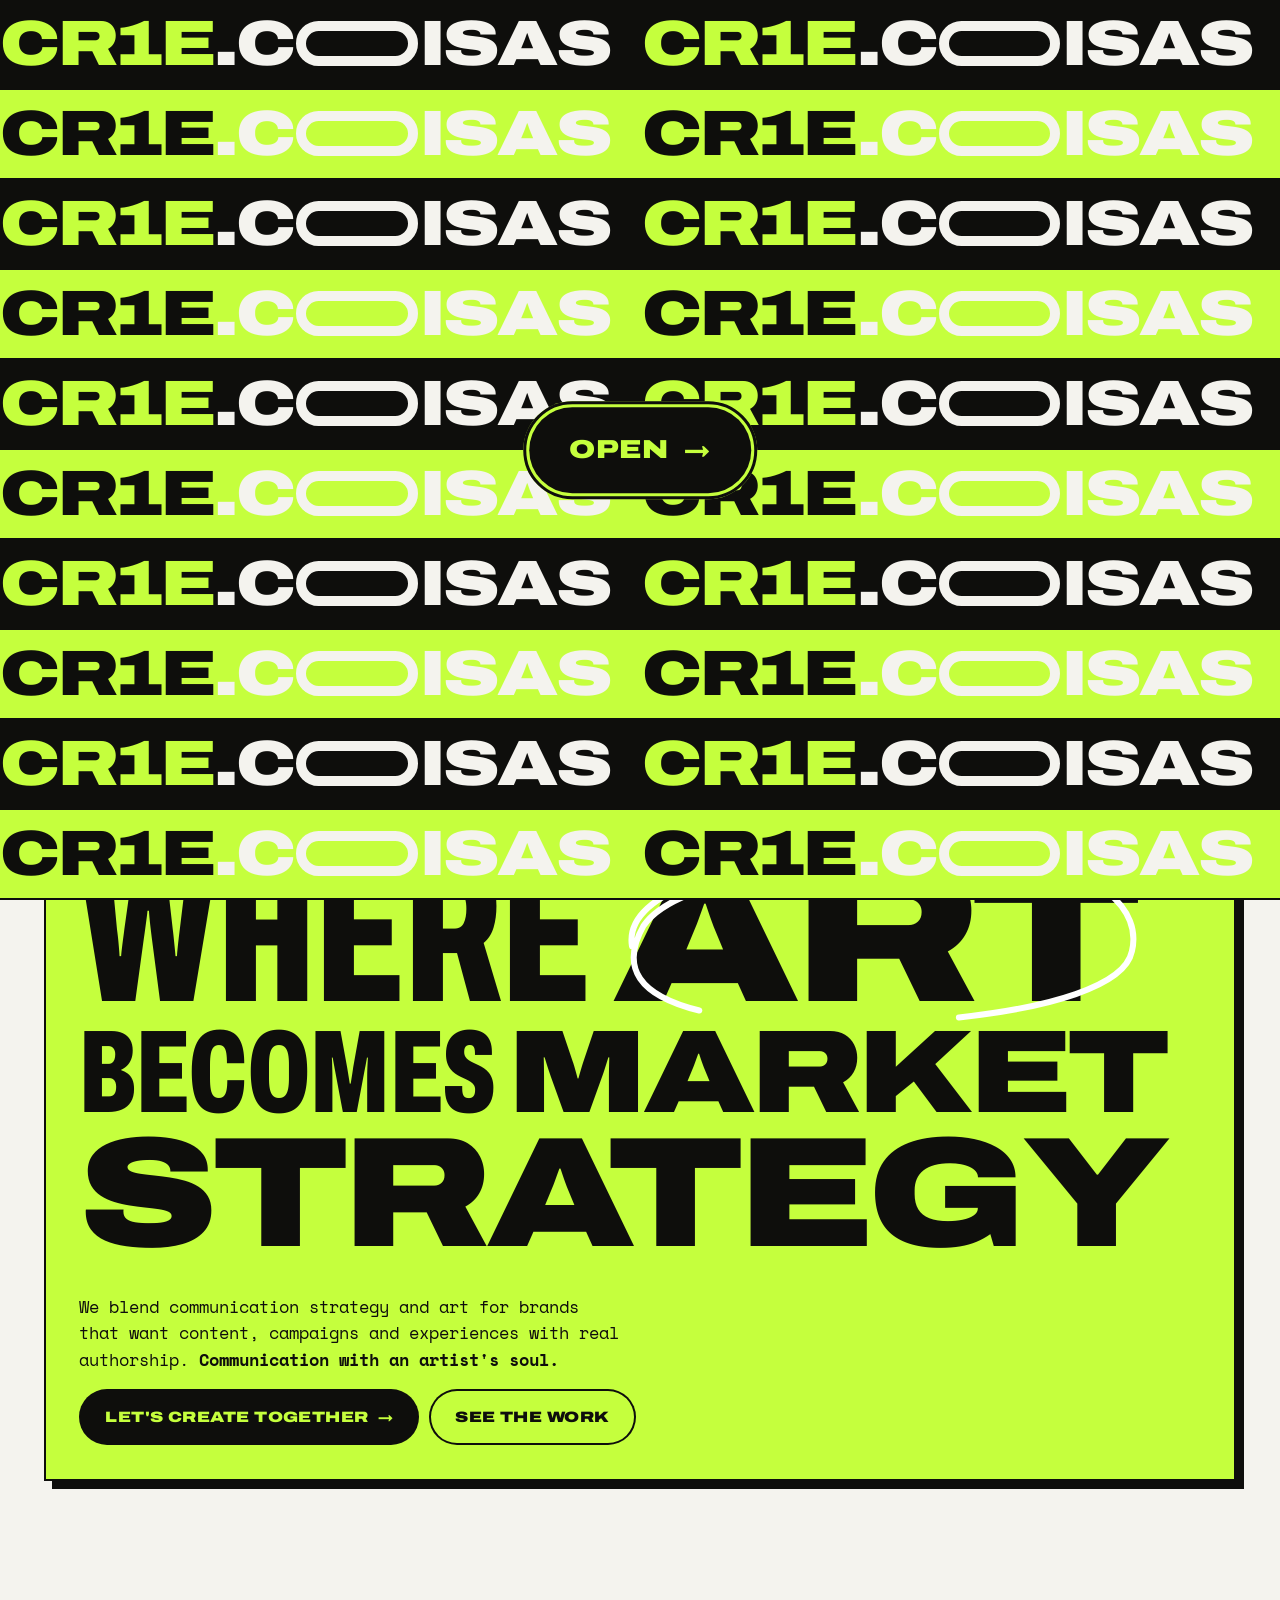
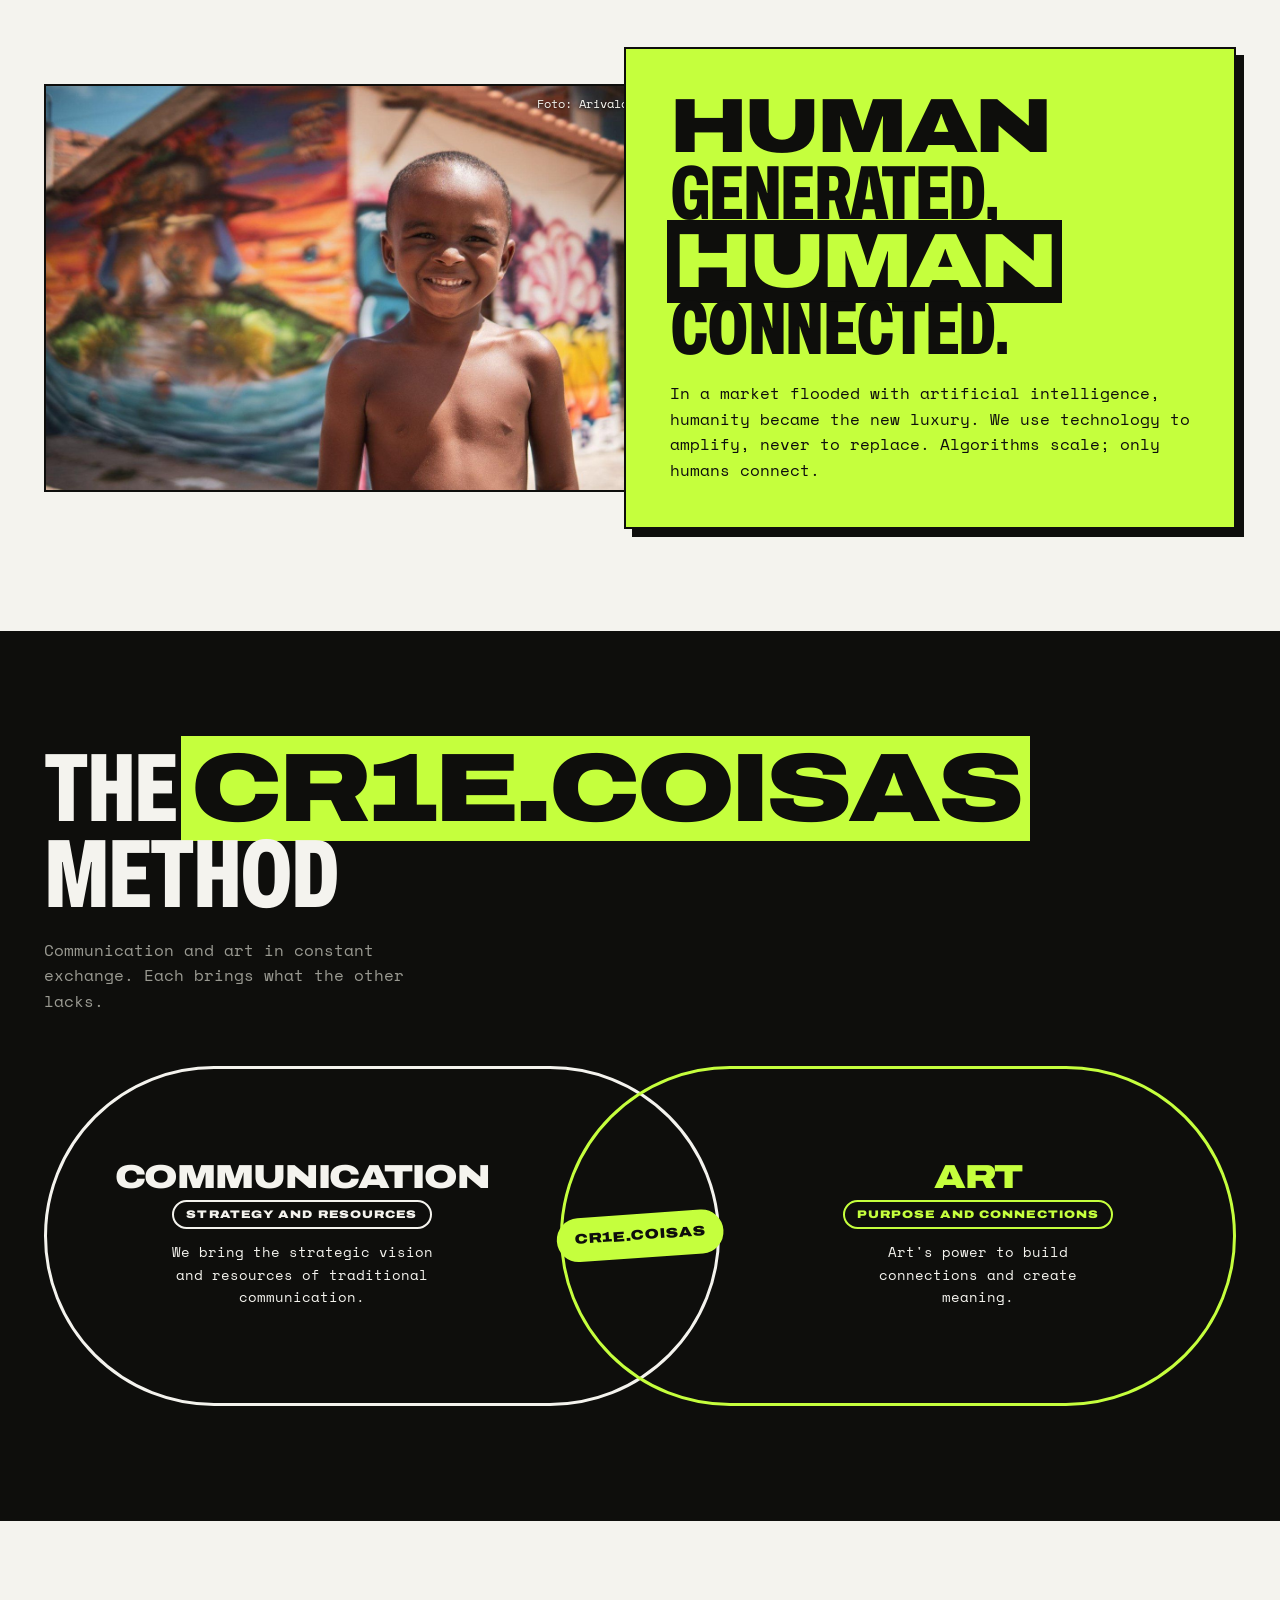
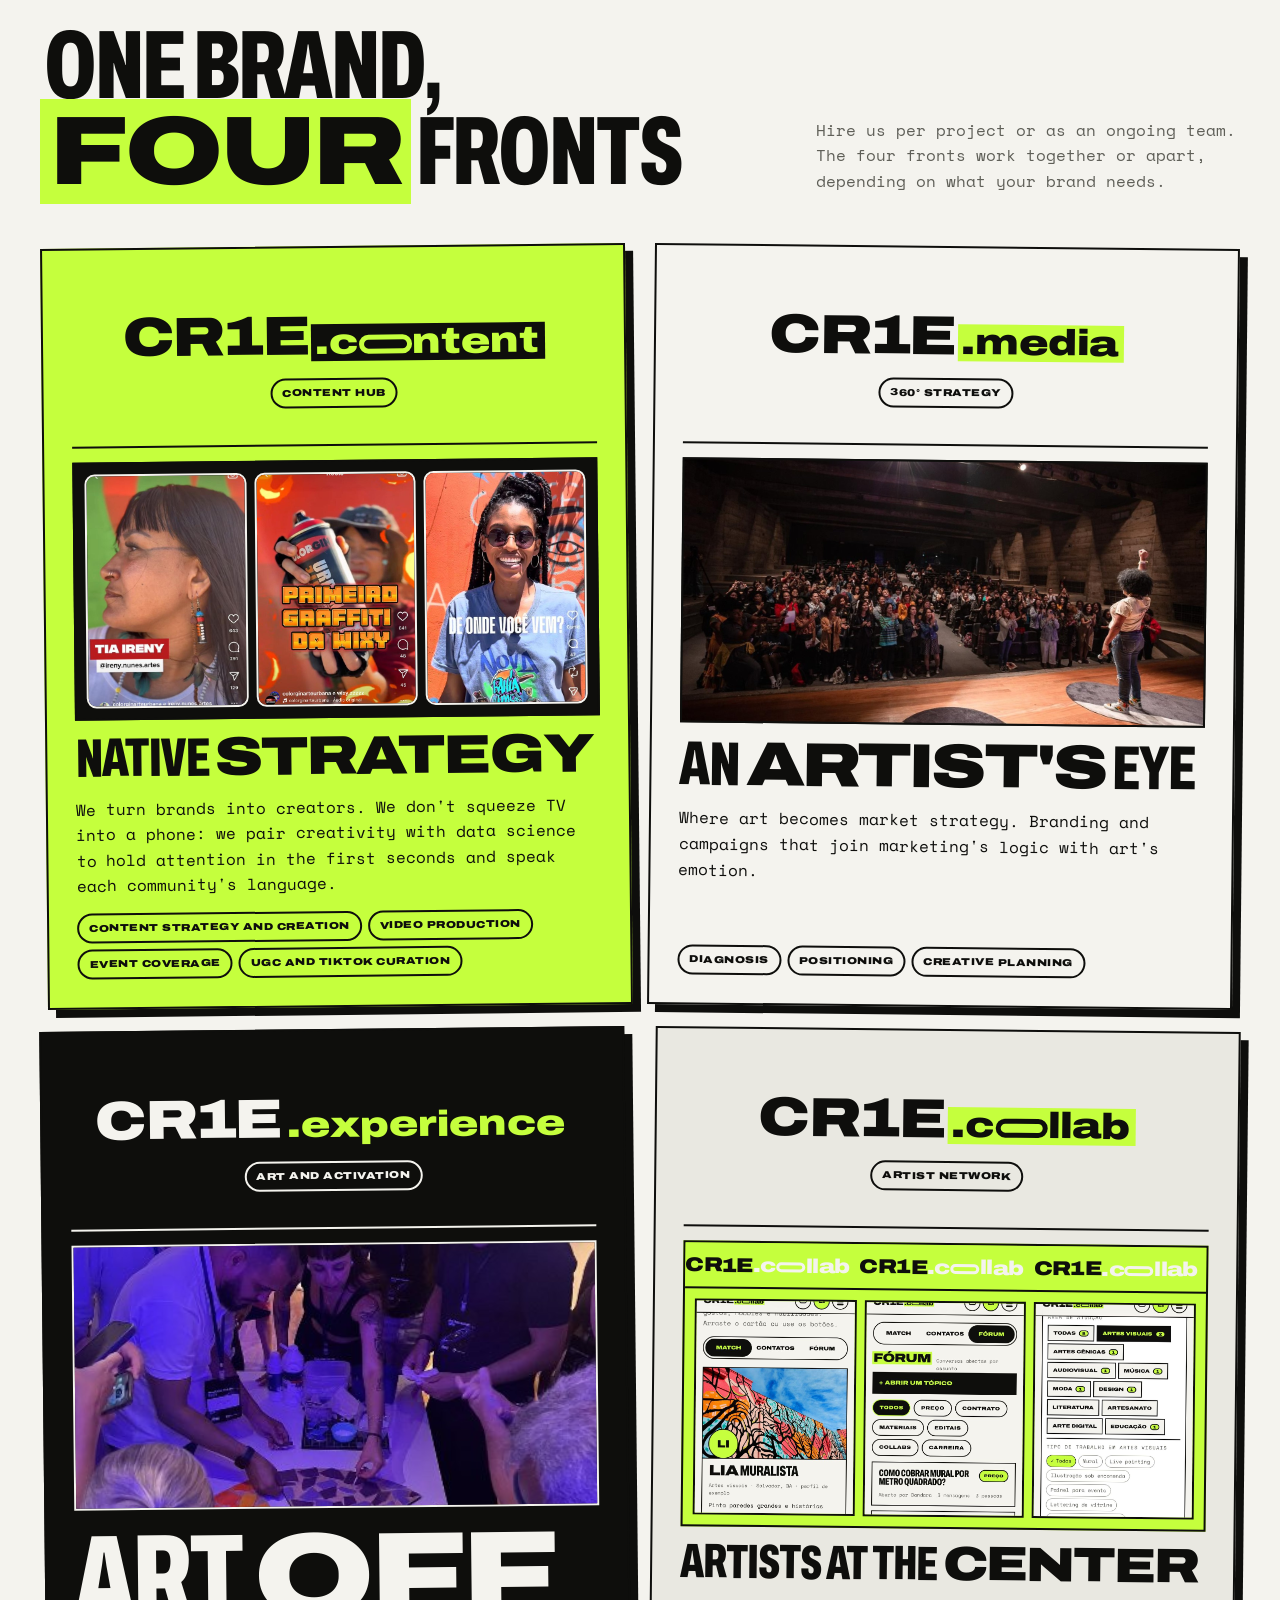
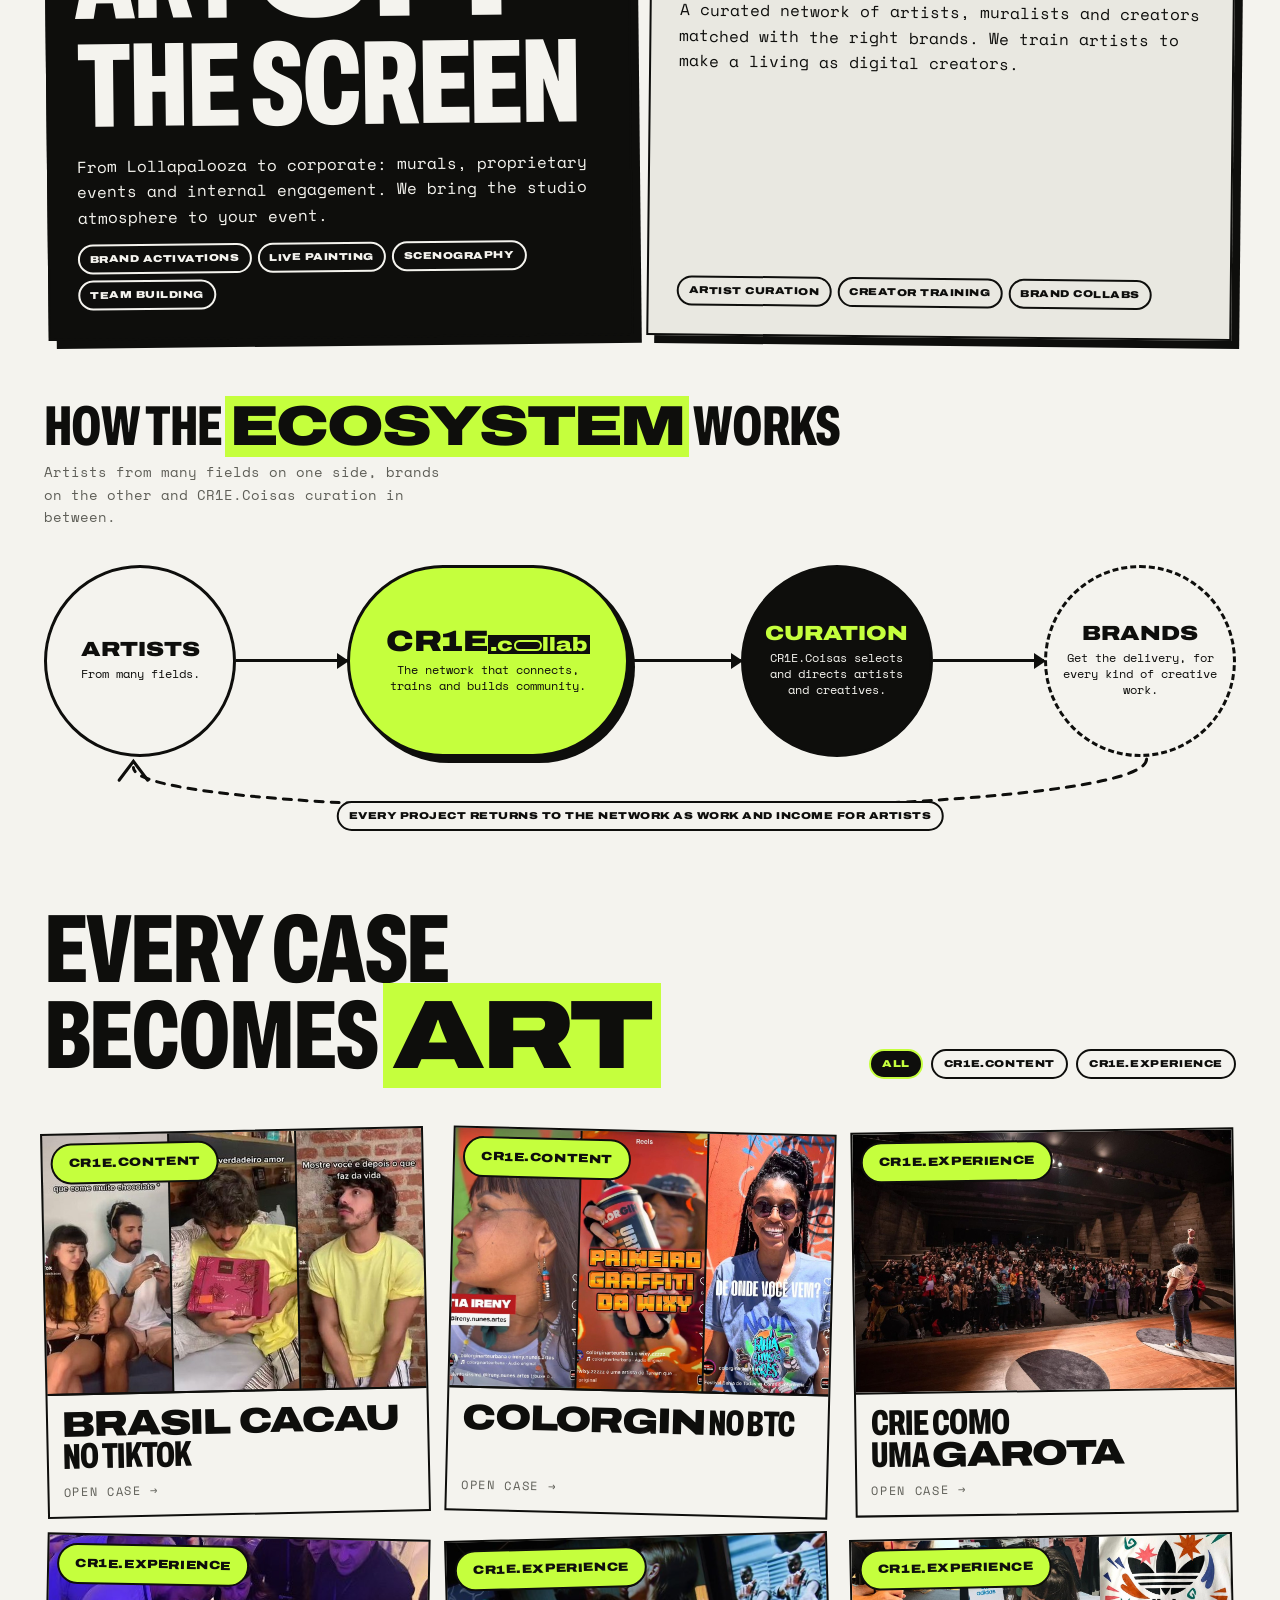
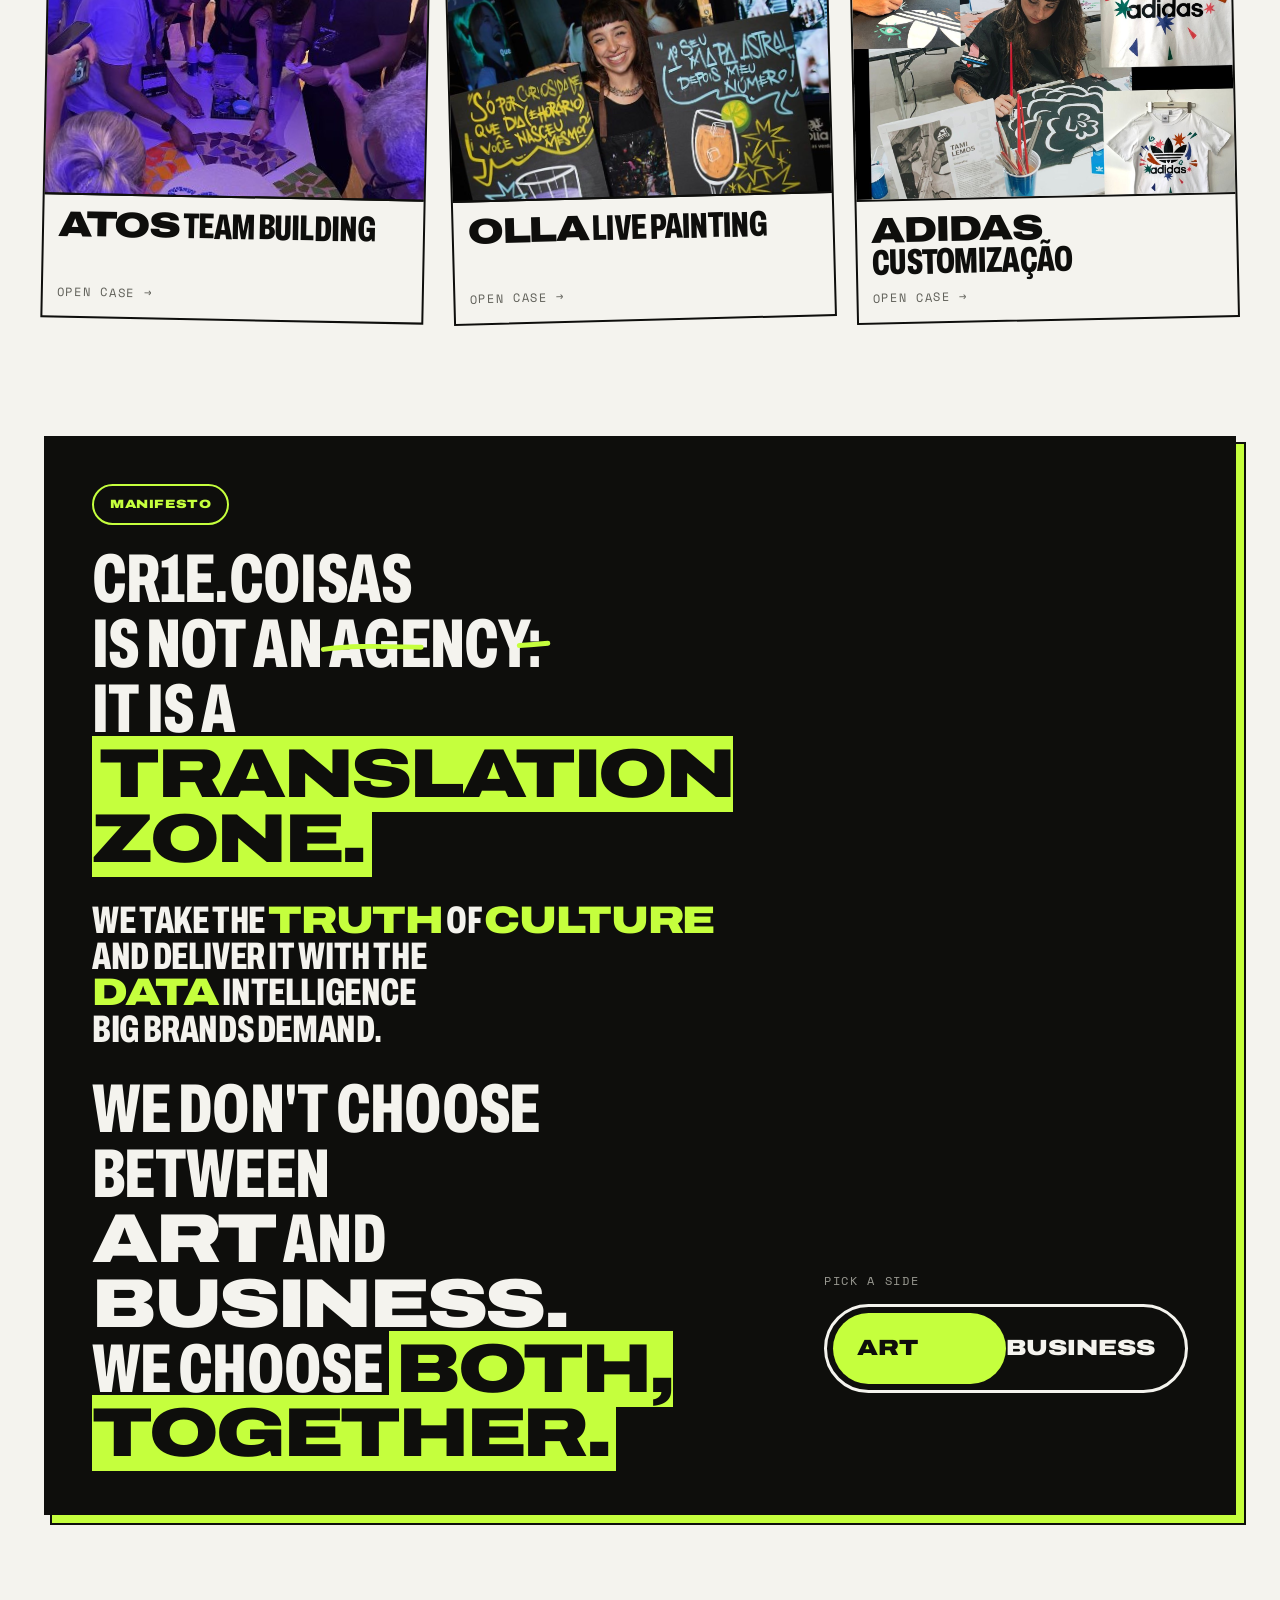
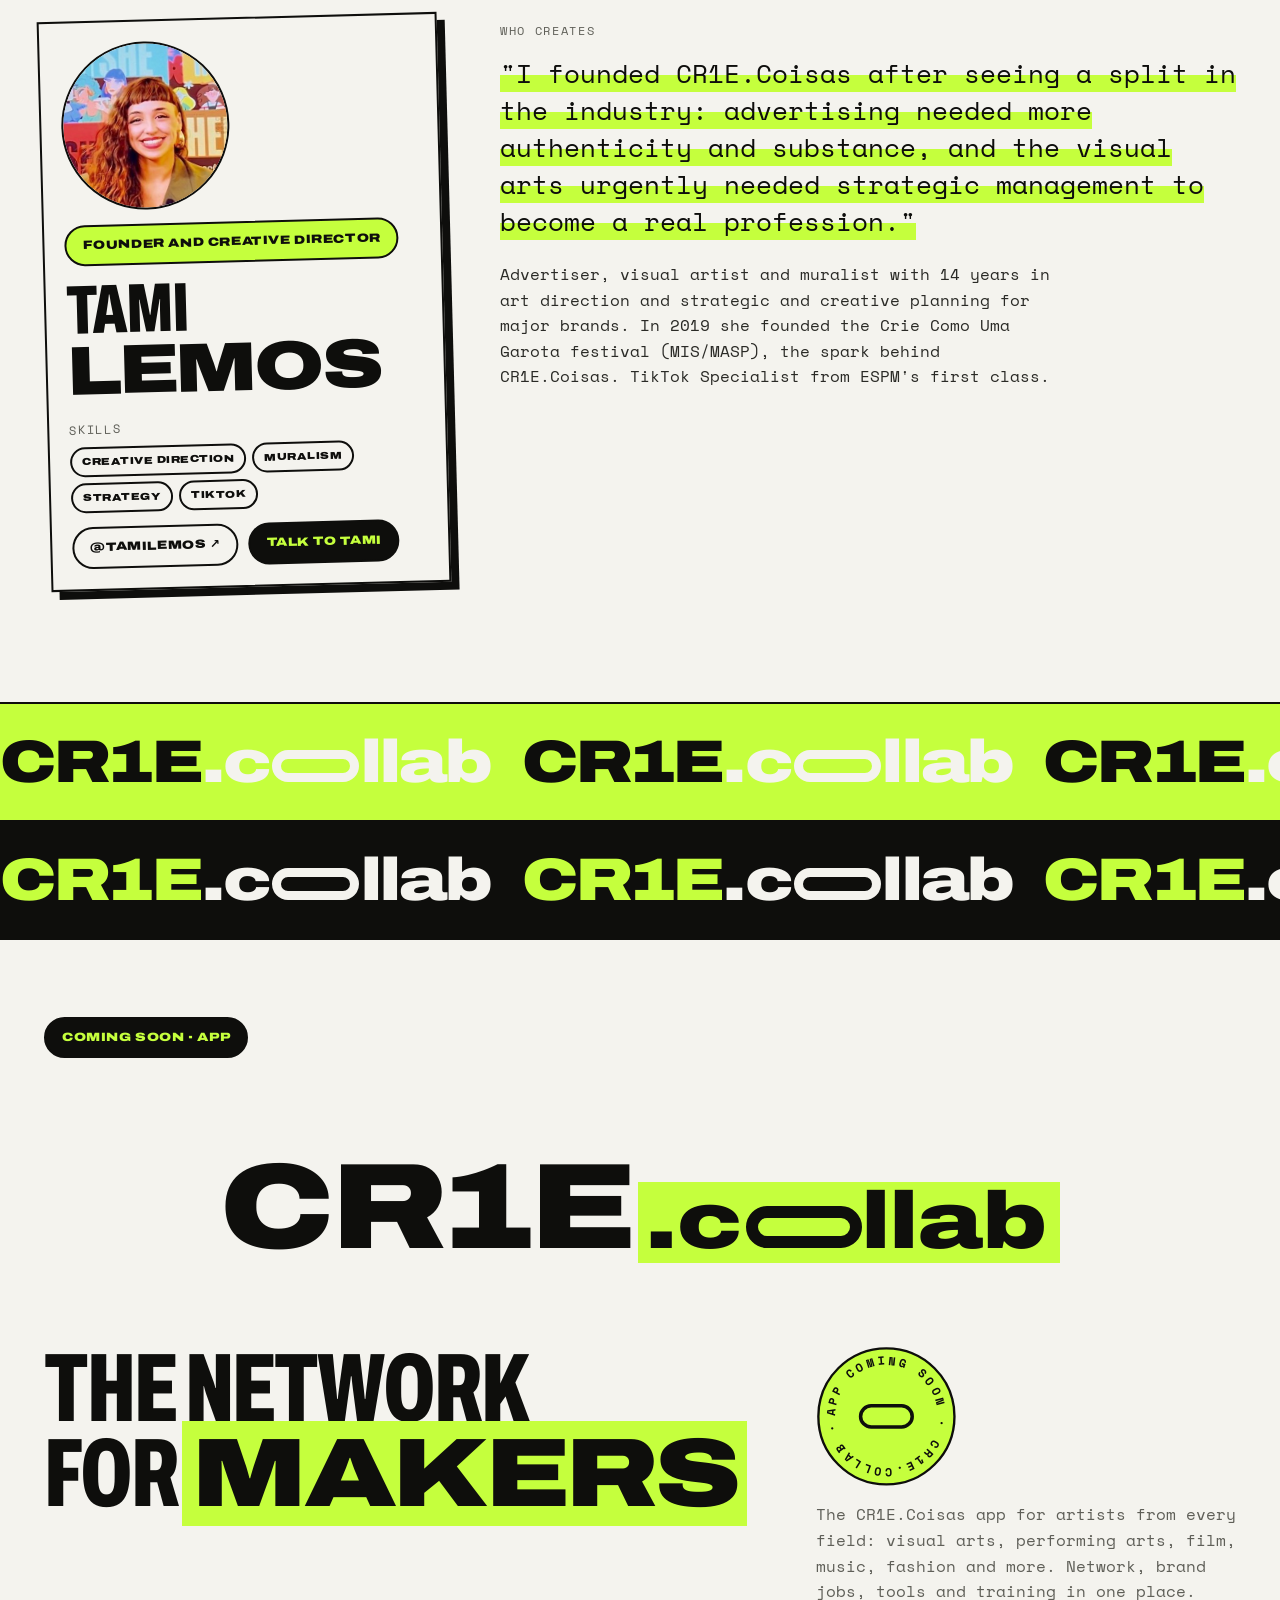
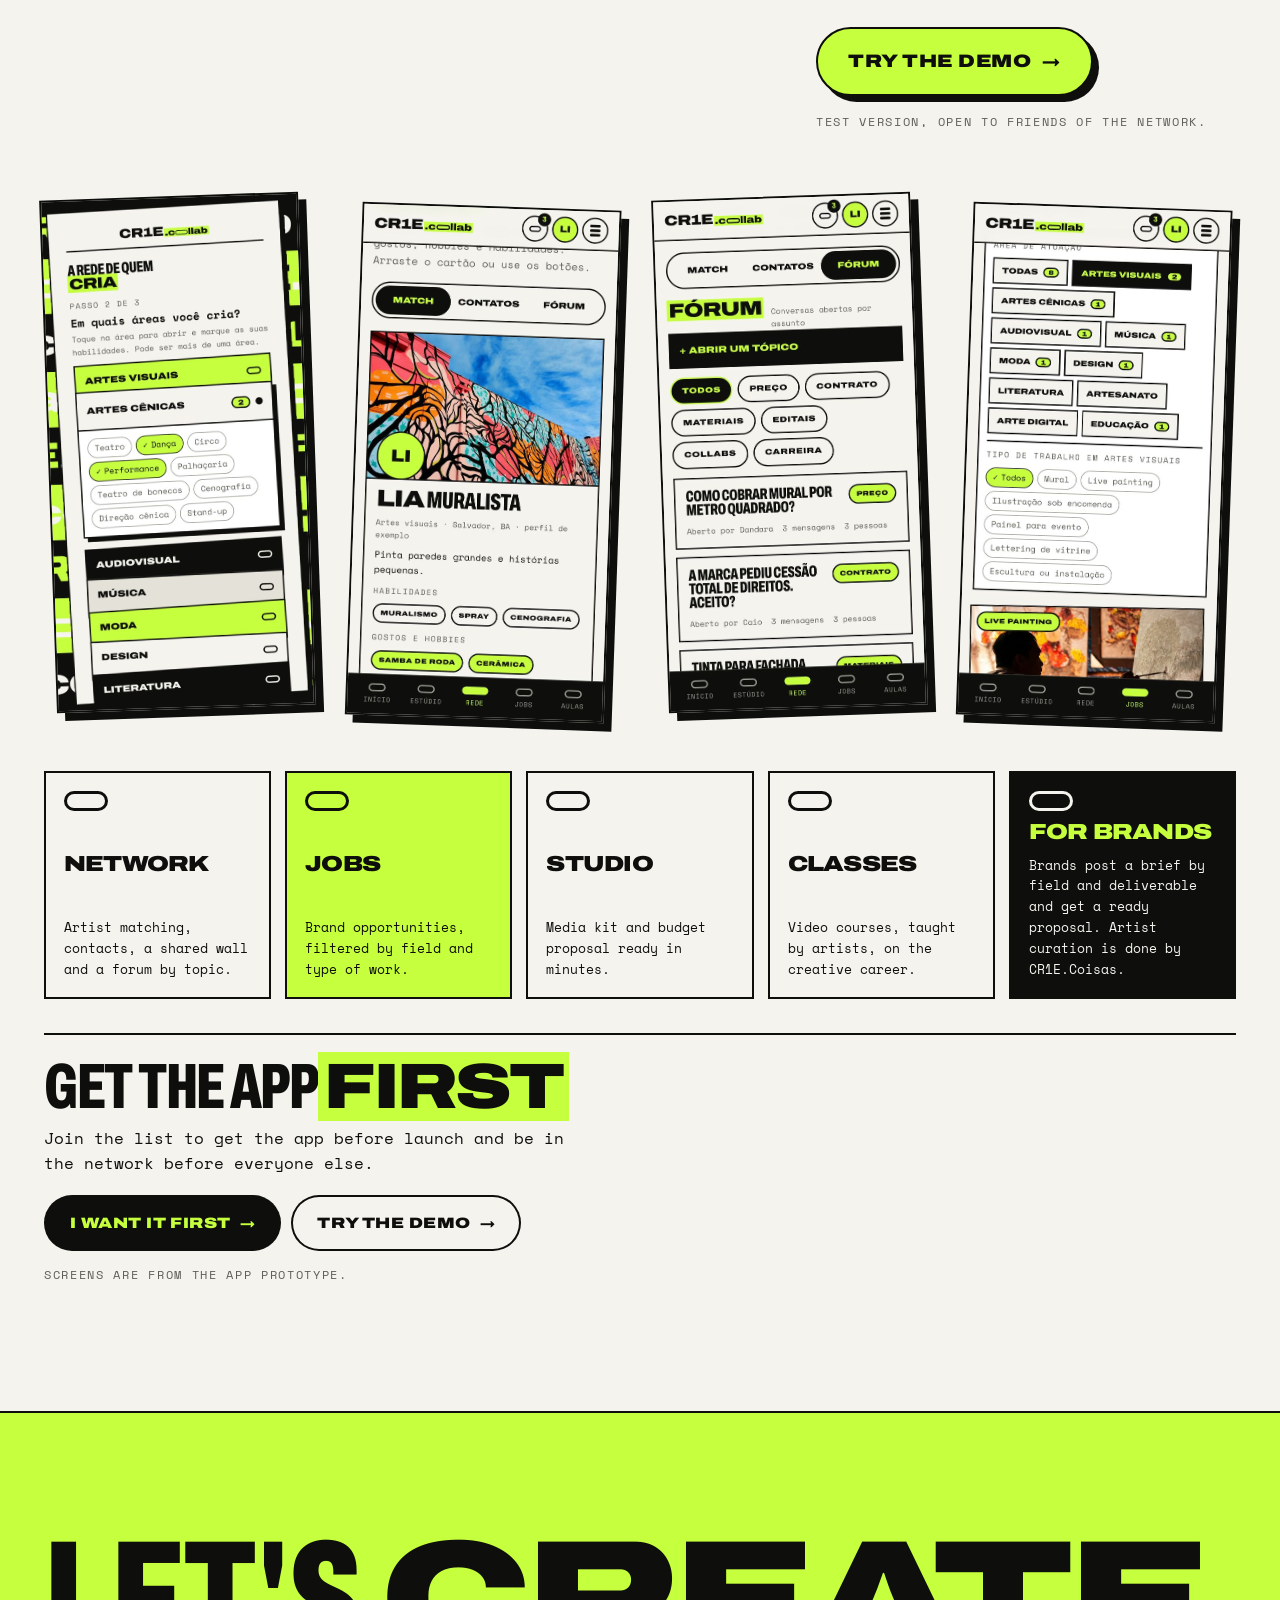
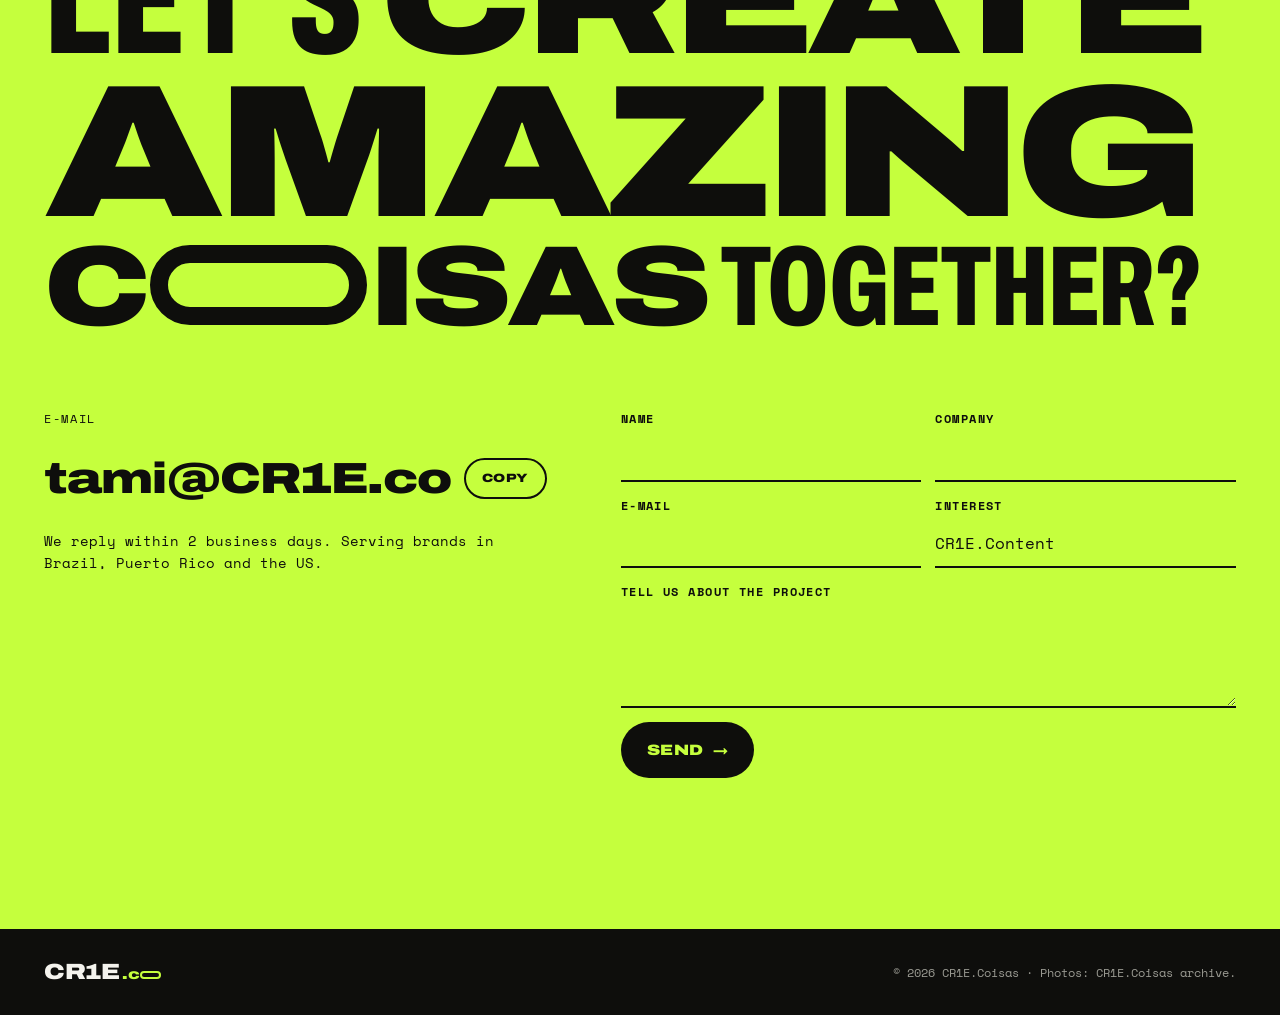
==== commit d3bd5800: "Site: versão mais recente (cases novos), fotos das frentes, botão da demo e app em /app Co-Authored-" ====
--- a/index.html
+++ b/index.html
@@ -401,6 +401,10 @@
 .fc-app{border:2px solid currentColor;background:var(--verde);overflow:hidden}
 .fc-app .crow{padding-block:6px}
 .fc-app .crow-t{font-size:20px}
+.fc-scr{display:grid!important;grid-template-columns:repeat(3,1fr);gap:8px;padding:10px;background:var(--preto)}
+.fcard .fc-scr img{aspect-ratio:9/13;border:2px solid var(--papel);border-radius:10px}
+.btn.demo{margin-top:6px;font-size:clamp(15px,1.6vw,18px);padding:18px 30px;border:2px solid var(--preto);box-shadow:6px 6px 0 var(--preto);transition:transform .35s var(--spring),box-shadow .35s var(--spring)}
+.btn.demo:hover{transform:translate(-2px,-2px);box-shadow:8px 8px 0 var(--preto)}
 .fc-ph{display:grid;grid-template-columns:repeat(3,1fr);gap:8px;padding:10px}
 .fc-ph img{width:100%;aspect-ratio:3/4;object-fit:cover;object-position:50% 12%;border:2px solid var(--preto);display:block}
 .fgrid{grid-template-columns:minmax(0,1fr)}
@@ -422,6 +426,69 @@
 .metodo .t .a{background:var(--verde);color:var(--preto)}
 @media (prefers-reduced-motion: reduce){.sf .w{font-stretch:125%}}
 #h1 .g-c svg path{stroke:#fff}
+
+/* c8: ajustes finais */
+#h1 .g-c svg{left:-5%;top:-9%;width:110%;height:118%}
+#h1 .g-c svg path{stroke-width:clamp(3px,.032em,6px)}
+.flt .pill{font-size:10px;padding:5px 11px;letter-spacing:.06em}
+.sec-h .flt{max-width:420px}
+.vn{padding:clamp(30px,5vw,56px) clamp(26px,6vw,60px)}
+.vn-c{display:flex;flex-direction:column;align-items:center;text-align:center;gap:8px;width:100%}
+.vn-l{font-family:var(--display);font-weight:900;font-stretch:125%;font-size:11px;letter-spacing:.1em;text-transform:uppercase;border:2px solid currentColor;border-radius:999px;padding:4px 12px}
+.vn.b .vn-l{color:var(--verde)}
+.vn p{margin:4px auto 0}
+.venn .vn:first-child{padding-bottom:calc(clamp(30px,5vw,56px) + 52px)}
+.vn.b{padding-top:calc(clamp(30px,5vw,56px) + 52px)}
+@media(min-width:900px){.venn .vn:first-child{padding:clamp(30px,5vw,56px) calc(160px + 24px) clamp(30px,5vw,56px) 24px}.vn.b{padding:clamp(30px,5vw,56px) 24px clamp(30px,5vw,56px) calc(160px + 24px)}}
+/* frentes: logo em destaque */
+.fc-h{flex-direction:column;align-items:center;justify-content:center;gap:14px;padding:clamp(18px,2.6vw,34px) 0 clamp(20px,2.8vw,36px);text-align:center}
+.fc-h .lg{font-size:clamp(34px,4.3vw,62px)}
+/* cases */
+.job-i img{transition:transform .6s var(--spring)}
+.job:hover .job-i img{transform:scale(1.04)}
+dialog.sheet{width:min(860px,calc(100vw - 20px))}
+.sheet-i{aspect-ratio:auto;height:clamp(240px,44vh,420px);overflow-x:auto;overflow-y:hidden;gap:3px;scroll-snap-type:x proximity;scrollbar-width:thin}
+.sheet-i img{flex:none;width:auto;height:100%;object-fit:cover;scroll-snap-align:start;max-width:86vw}
+.sheet-i img:only-child{width:100%;max-width:none}
+.sheet-h{margin:8px 20px 0;font-size:10px}
+.sheet-p{font-size:15px;max-width:62ch}
+.sheet-k{display:grid;gap:14px 26px;grid-template-columns:repeat(auto-fit,minmax(min(100%,240px),1fr));border-top:2px solid var(--preto);padding-top:14px}
+.sheet-k h3{margin:0 0 4px;font-family:var(--display);font-weight:900;font-stretch:125%;font-size:12px;letter-spacing:.08em;text-transform:uppercase;background:var(--verde);display:inline-block;padding:2px 8px}
+.sheet-k p{font-size:13px;color:#2A2A26}
+.res.big span{font-size:clamp(20px,2.6vw,30px);padding:5px 12px}
+.sheet-l{display:flex;flex-direction:column;gap:8px;border-top:2px solid var(--preto);padding-top:12px}
+.sheet-l div{display:flex;flex-wrap:wrap;gap:8px}
+.sheet-l .pill{background:var(--preto);color:var(--verde);border-color:var(--preto)}
+/* manifesto em sanfona */
+.mani-x{font-size:inherit;margin-top:22px;display:flex;flex-direction:column;gap:clamp(16px,2.4vw,30px)}
+.mani-x .mg{margin:0;font-family:var(--display);font-weight:800;font-stretch:62%;text-transform:uppercase;line-height:.94;letter-spacing:-.01em;font-size:clamp(22px,3vw,44px)}
+.mani-x .mg0,.mani-x .mg2{font-size:clamp(34px,5.4vw,84px)}
+.mani-x .ln{display:block}
+.mani-x .w{font-weight:900;font-stretch:62%;letter-spacing:-.01em;transition:font-stretch 1.1s var(--spring),letter-spacing 1.1s var(--spring)}
+.mani.in .mani-x .w{font-stretch:125%;letter-spacing:-.035em}
+.mani-x .mg1 .w{color:var(--verde)}
+.mani-x .w.a{background:var(--verde);color:var(--preto);padding:0 .1em;margin:0}
+.mani.in .mani-x .mg1 .w{transition-delay:.3s}
+.mani.in .mani-x .mg2 .w{transition-delay:.6s}
+.mani-x b{all:unset}
+@media(min-width:960px){.mani-g{grid-template-columns:1.9fr 1fr}}
+/* quem cria */
+.pf img{width:168px;height:168px;object-position:50% 50%}
+/* collab */
+.pt-top{display:flex;flex-direction:column;align-items:flex-start}
+.pt-logo{width:100%;display:flex;justify-content:center;padding:clamp(40px,7vw,96px) 0 clamp(36px,6vw,80px)}
+.pt-logo .lg{font-size:clamp(40px,9.5vw,132px)}
+.pt-logo .lg .o{animation:blo 3.4s var(--spring) infinite}
+.pt-top .sec-h{width:100%;align-items:flex-start}
+.pt-side{display:flex;flex-direction:column;gap:16px;align-items:flex-start;max-width:44ch}
+.pt-side p{margin:0;color:var(--mut)}
+.pt2 .pt-badge{position:static;width:clamp(104px,11vw,148px);right:auto;bottom:auto;top:auto;left:auto}
+.pt-badge text{font-size:10px;letter-spacing:.08em}
+.pt-call{margin-top:34px;border-top:2px solid var(--preto);padding-top:24px}
+.pt-call h3{font-size:clamp(30px,5vw,68px)}
+.pt-call p{margin:10px 0 0;max-width:52ch}
+@media(min-width:900px){.cb2 .card{min-width:0}.cb2 h3{font-size:clamp(16px,1.7vw,28px)}}
+@media (prefers-reduced-motion: reduce){.mani-x .w{font-stretch:125%}.pt-logo .lg .o{animation:none}}
 </style>
 
 <div class="intro" id="intro" role="dialog" aria-label="Abertura">
@@ -463,11 +530,10 @@
 <section class="sec metodo" id="metodo"><div class="wrap">
   <div class="sec-h"><h2 class="t" data-t="mt_t" data-fmt></h2><p data-t="mt_p"></p></div>
   <div class="venn">
-    <div class="vn"><h3 class="t w" data-t="mt_a"></h3><p data-t="mt_a_p"></p></div>
+    <div class="vn"><div class="vn-c"><h3 class="t w" data-t="mt_a"></h3><span class="vn-l" data-t="mt_go"></span><p data-t="mt_a_p"></p></div></div>
     <span class="pill v vx">CR1E.Coisas</span>
-    <div class="vn b"><h3 class="t w" data-t="mt_b"></h3><p data-t="mt_b_p"></p></div>
+    <div class="vn b"><div class="vn-c"><h3 class="t w" data-t="mt_b"></h3><span class="vn-l" data-t="mt_back"></span><p data-t="mt_b_p"></p></div></div>
   </div>
-  <div class="mt-l"><span class="lbl">→ <span data-t="mt_go"></span></span><span class="lbl">← <span data-t="mt_back"></span></span></div>
 </div></section>
 
 <section class="sec" id="frentes"><div class="wrap">
@@ -495,7 +561,7 @@
 </div></section>
 
 <section class="mani" id="manifesto"><div class="wrap"><div class="mani-g card">
-  <div><span class="pill" style="color:var(--verde)" data-t="mani_k"></span><p class="mani-x" id="mani" data-t="mani"></p></div>
+  <div><span class="pill" style="color:var(--verde)" data-t="mani_k"></span><div class="mani-x" id="mani"></div></div>
   <div class="sw" id="sw" data-s="a">
     <span class="lbl" data-t="sw_q"></span>
     <div class="sw-b"><span class="sw-k" aria-hidden="true"></span><button type="button" data-v="a" data-t="sw_a"></button><button type="button" data-v="b" data-t="sw_b"></button></div>
@@ -504,7 +570,7 @@
 </div></div></section>
 
 <section class="sec" id="tami" style="padding-top:0"><div class="wrap prof">
-  <div class="pf card sh"><img src="img/tami.jpg" alt="Tami Lemos sorrindo em set de gravação"><span class="pill v" style="border-color:var(--preto);align-self:flex-start" data-t="tami_role"></span>
+  <div class="pf card sh"><img src="img/tami-bust.jpg" alt="Tami Lemos sorrindo"><span class="pill v" style="border-color:var(--preto);align-self:flex-start" data-t="tami_role"></span>
     <h2 class="t">Tami <span class="w">Lemos</span></h2>
     <div><span class="lbl" data-t="pf_sk"></span><div class="pills"><span class="pill s" data-t="pf_s1"></span><span class="pill s" data-t="pf_s2"></span><span class="pill s" data-t="pf_s3"></span><span class="pill s">TikTok</span></div></div>
     <div class="ctas"><a class="pill" href="https://www.instagram.com/tamilemos/" target="_blank" rel="noopener">@tamilemos ↗</a><a class="pill k" href="#contato" data-t="tami_cta"></a></div></div>
@@ -514,10 +580,13 @@
 <section class="pt2" id="portal-sec">
   <div class="crows" aria-hidden="true"><div class="crow"><div class="crow-t" id="crow1"></div></div><div class="crow k"><div class="crow-t" id="crow2"></div></div></div>
   <div class="wrap">
-  <div class="sec-h"><div><span class="pill k" data-t="pt_k"></span><h2 class="t" style="margin-top:16px"><span class="lg ptlg" id="ptLg"></span><span data-t="pt_t" data-fmt style="display:block"></span></h2></div><p data-t="pt_p"></p></div>
+  <div class="pt-top"><span class="pill k" data-t="pt_k"></span>
+    <div class="pt-logo"><span class="lg" id="ptLg"></span></div>
+    <div class="sec-h"><h2 class="t" data-t="pt_t" data-fmt></h2><div class="pt-side"><svg class="badge pt-badge" viewBox="0 0 120 120" role="img" aria-labelledby="ptbT"><title id="ptbT" data-t="pt_seal_a"></title><defs><path id="bp2" d="M60,60 m-44,0 a44,44 0 1,1 88,0 a44,44 0 1,1 -88,0"/></defs><circle cx="60" cy="60" r="58"/><text><textPath href="#bp2" textLength="270" data-t="pt_seal"></textPath></text><rect x="38" y="51" width="44" height="18" rx="9"/></svg><p data-t="pt_p"></p><a class="btn demo" href="app/"><span data-t="pt_demo"></span> <span class="arr" aria-hidden="true">→</span></a><span class="lbl" data-t="pt_demo_p"></span></div></div></div>
   <div class="phones"><figure class="card sh"><img src="img/app-1.jpg" alt="Tela de entrada do app: áreas de arte em pastas"></figure><figure class="card sh"><img src="img/app-2.jpg" alt="Tela Rede do app: match entre artistas"></figure><figure class="card sh"><img src="img/app-3.jpg" alt="Tela Fórum do app"></figure><figure class="card sh"><img src="img/app-4.jpg" alt="Tela Jobs do app: filtro por área de atuação"></figure></div>
   <div class="cb2"><div class="card"><i></i><h3 class="t w" data-t="cb_2t"></h3><p data-t="cb_2"></p></div><div class="card v"><i></i><h3 class="t w">Jobs</h3><p data-t="cb_1"></p></div><div class="card"><i></i><h3 class="t w" data-t="cb_3t"></h3><p data-t="cb_3"></p></div><div class="card"><i></i><h3 class="t w" data-t="cb_4t"></h3><p data-t="cb_4"></p></div><div class="card k"><i></i><h3 class="t w" data-t="cb_5t"></h3><p data-t="cb_5"></p></div></div>
-  <div class="ctas" style="margin-top:28px"><button class="btn k" type="button" data-portal><span data-t="pt_cta"></span> <span class="arr" aria-hidden="true">→</span></button><a class="btn ln" href="https://claude.ai/artifact/PJfnLtHSTMjyVoTevRceY5" target="_blank" rel="noopener"><span data-t="pt_proto"></span> ↗</a></div>
+  <div class="pt-call"><h3 class="t" data-t="pt_call" data-fmt></h3><p data-t="pt_call_p"></p></div>
+  <div class="ctas" style="margin-top:18px"><button class="btn k" type="button" data-portal><span data-t="pt_cta"></span> <span class="arr" aria-hidden="true">→</span></button><a class="btn ln" href="app/"><span data-t="pt_proto"></span> →</a></div>
   <p class="lbl" style="margin-top:14px" data-t="pt_note"></p>
 </div></section>
 
@@ -609,14 +678,17 @@
     eco_3t: ['Curadoria', 'Curation'], eco_3: ['A CR1E.Coisas seleciona e dirige artistas e criativos.', 'CR1E.Coisas selects and directs artists and creatives.'],
     eco_4t: ['Marcas', 'Brands'], eco_4: ['Recebem a entrega, para todo tipo de trabalho criativo.', 'Get the delivery, for every kind of creative work.'],
     eco_back: ['Cada projeto volta para a rede como trabalho e renda para artistas', 'Every project returns to the network as work and income for artists'],
-    pt_proto: ['Ver o protótipo', 'See the prototype'], pt_note: ['As telas são do protótipo do aplicativo.', 'Screens are from the app prototype.'],
+    pt_proto: ['Testar a versão demo', 'Try the demo'], pt_demo: ['Testar a versão demo', 'Try the demo'], pt_demo_p: ['Versão de teste, aberta para amigos da rede.', 'Test version, open to friends of the network.'], pt_note: ['As telas são do protótipo do aplicativo.', 'Screens are from the app prototype.'],
     cb_5t: ['Para marcas', 'For brands'], cb_5: ['A marca publica o briefing por área e tipo de entrega e recebe a proposta pronta. A curadoria dos artistas é da CR1E.Coisas.', 'Brands post a brief by field and deliverable and get a ready proposal. Artist curation is done by CR1E.Coisas.'],
     fr_p: ['Contrate por projeto ou como time contínuo. As quatro frentes trabalham juntas ou separadas, conforme o que a sua marca precisa.', 'Hire us per project or as an ongoing team. The four fronts work together or apart, depending on what your brand needs.'],
     cb_1: ['Oportunidades com marcas, filtradas por área de atuação e tipo de trabalho.', 'Brand opportunities, filtered by field and type of work.'],
     cb_2t: ['Rede', 'Network'], cb_2: ['Match entre artistas, contatos, mural e fórum por assunto.', 'Artist matching, contacts, a shared wall and a forum by topic.'],
     cb_3t: ['Estúdio', 'Studio'], cb_3: ['Media kit e proposta de orçamento prontos em minutos.', 'Media kit and budget proposal ready in minutes.'],
     cb_4t: ['Aulas', 'Classes'], cb_4: ['Cursos em vídeo, dados por artistas, sobre carreira criativa.', 'Video courses, taught by artists, on the creative career.'],
-    pt_cta: ['Quero entrar na rede', 'I want to join'], pt_d: ['O CR1E.Collab ainda não está aberto. Deixe seu contato e avisamos quando o cadastro for liberado.', 'CR1E.Collab is not open yet. Leave your contact and we will let you know when sign-up opens.'],
+    pt_cta: ['Quero receber primeiro', 'I want it first'],
+    pt_call: ['Receba o app ^^primeiro', 'Get the app ^^first'], pt_call_p: ['Entre na lista para receber o aplicativo antes do lançamento e chegar na rede antes de todo mundo.', 'Join the list to get the app before launch and be in the network before everyone else.'],
+    pt_seal: ['APP EM BREVE NO AR · CR1E.COLLAB · ', 'APP COMING SOON · CR1E.COLLAB · '], pt_seal_a: ['App em breve no ar', 'App coming soon'],
+    cs_videos: ['Assista aos vídeos', 'Watch the videos'], cs_fotos: ['Arraste para ver mais fotos', 'Swipe for more photos'], pt_d: ['O CR1E.Collab ainda não está aberto. Deixe seu contato e avisamos quando o cadastro for liberado.', 'CR1E.Collab is not open yet. Leave your contact and we will let you know when sign-up opens.'],
   });
 
   /* frentes: as quatro juntas */
@@ -626,7 +698,7 @@
   const appFig = () => `<div class="fc-app"><div class="crow"><div class="crow-t">${Array(8).fill('<span>CR1E<b>.c<i></i>llab</b></span>').join('')}</div></div><div class="fc-ph"><img src="img/app-2.jpg" alt=""><img src="img/app-3.jpg" alt=""><img src="img/app-4.jpg" alt=""></div></div>`;
   function fitF() { document.querySelectorAll('.fcard h3').forEach((h) => { const lns = [...h.querySelectorAll('.ln')]; h.style.fontSize = '100px'; const w = Math.max(...lns.map((l) => l.getBoundingClientRect().width)); h.style.fontSize = Math.min(120, 100 * h.clientWidth / w * .985) + 'px'; }); }
   function frentes() {
-    $('fbox').innerHTML = `<div class="fgrid">${C.FR.map((f, i) => `<article class="fcard card sh ${f.id}" style="--i:${i}" aria-label="${C.namePlain(f.id)}"><div class="fc-h"><span class="lg">${C.nameHTML(f.id)}</span><span class="pill s">${C.tx(f.tag)}</span></div>${f.id === 'collab' ? appFig() : `<figure><img src="img/${f.img}.jpg" alt="" style="object-position:${f.pos}"></figure>`}<h3 class="t poster">${C.fmt(C.tx(f.h))}</h3><p>${C.tx(f.p)}</p><ul>${f.li.map((l) => `<li class="pill s">${C.tx(l)}</li>`).join('')}</ul></article>`).join('')}</div>`; fitF();
+    $('fbox').innerHTML = `<div class="fgrid">${C.FR.map((f, i) => `<article class="fcard card sh ${f.id}" style="--i:${i}" aria-label="${C.namePlain(f.id)}"><div class="fc-h"><span class="lg">${C.nameHTML(f.id)}</span><span class="pill s">${C.tx(f.tag)}</span></div>${f.id === 'collab' ? appFig() : f.imgs ? `<figure class="fc-scr">${f.imgs.map((k) => `<img src="img/${k}.jpg" alt="" style="object-position:${f.pos}">`).join('')}</figure>` : `<figure><img src="img/${f.img}.jpg" alt="" style="object-position:${f.pos}"></figure>`}<h3 class="t poster">${C.fmt(C.tx(f.h))}</h3><p>${C.tx(f.p)}</p><ul>${f.li.map((l) => `<li class="pill s">${C.tx(l)}</li>`).join('')}</ul></article>`).join('')}</div>`; fitF();
   }
 
   /* cases como fichas que abrem */
@@ -635,13 +707,13 @@
     const frs = [...new Set(C.CS.map((c) => c.fr))];
     $('flt').innerHTML = [['all', C.t('cs_all')], ...frs.map((f) => [f, C.namePlain(f)])].map(([k, l]) => `<button class="pill" type="button" data-f="${k}" aria-pressed="${k === flt}">${l}</button>`).join('');
     const rot = [-1.2, 1.4, -0.8, 1.1, -1.5];
-    $('col').innerHTML = C.CS.map((c, i) => `<button class="job${flt !== 'all' && c.fr !== flt ? ' off' : ''}" type="button" data-case="${c.id}" data-fr="${c.fr}" style="--r:${rot[i % 5]}deg"><div class="job-i"><img src="img/${c.cover}.jpg" alt=""><span class="pill v" style="border-color:var(--preto)">${C.namePlain(c.fr)}</span></div><div class="job-b"><h3 class="t">${C.fmt(c.n)}</h3>${c.res ? `<div class="res">${c.res.slice(0, 2).map((r) => `<span>${r[0]} <small>${r[1 + C.lang()]}</small></span>`).join('')}</div>` : ''}<span class="lbl">${C.lang() ? 'Open case' : 'Abrir ficha'} →</span></div></button>`).join('');
+    $('col').innerHTML = C.CS.map((c, i) => `<button class="job${flt !== 'all' && c.fr !== flt ? ' off' : ''}" type="button" data-case="${c.id}" data-fr="${c.fr}" style="--r:${rot[i % 5]}deg"><div class="job-i">${c.cover.map((k) => `<img src="img/${k}.jpg" alt="" style="object-position:${c.pos || '50% 50%'}">`).join('')}<span class="pill v" style="border-color:var(--preto)">${C.namePlain(c.fr)}</span></div><div class="job-b"><h3 class="t">${C.fmt(c.n)}</h3><span class="lbl">${C.lang() ? 'Open case' : 'Abrir ficha'} →</span></div></button>`).join('');
   }
   $('flt').addEventListener('click', (e) => { const b = e.target.closest('[data-f]'); if (!b) return; flt = b.dataset.f; $('flt').querySelectorAll('button').forEach((x) => x.setAttribute('aria-pressed', String(x === b))); document.querySelectorAll('.job').forEach((c) => c.classList.toggle('off', flt !== 'all' && c.dataset.fr !== flt)); });
   const sheet = $('sheet');
   $('col').addEventListener('click', (e) => {
     const b = e.target.closest('[data-case]'); if (!b) return; const c = C.CS.find((x) => x.id === b.dataset.case);
-    $('shBody').innerHTML = `<div class="sheet-i">${c.imgs.map((k) => `<img src="img/${k}.jpg" alt="">`).join('')}</div><div class="sheet-b"><span class="pill v" style="border-color:var(--preto);align-self:flex-start">${C.namePlain(c.fr)}</span><h2 class="t" id="sh-t">${C.fmt(c.n)}</h2><p>${C.tx(c.p)}</p>${c.res ? `<div class="res">${c.res.map((r) => `<span>${r[0]} <small>${r[1 + C.lang()]}</small></span>`).join('')}</div>` : ''}<dl class="ficha" style="border-top:2px solid var(--preto);padding-top:12px">${c.f.map((r) => `<dt>${C.tx(r[0])}</dt><dd>${C.tx(r[1])}</dd>`).join('')}</dl><a class="btn k" href="#contato" id="shGo" style="justify-content:center">${C.t('cta')} <span class="arr" aria-hidden="true">→</span></a></div>`;
+    $('shBody').innerHTML = `<div class="sheet-i" tabindex="0" aria-label="${C.t('cs_fotos')}">${c.imgs.map((k) => `<img src="img/${k}.jpg" alt="" loading="lazy">`).join('')}</div>${c.imgs.length > 2 ? `<p class="lbl sheet-h">${C.t('cs_fotos')} →</p>` : ''}<div class="sheet-b"><span class="pill v" style="border-color:var(--preto);align-self:flex-start">${C.namePlain(c.fr)}</span><h2 class="t" id="sh-t">${C.fmt(c.n)}</h2><p class="sheet-p">${C.tx(c.p)}</p>${c.b ? `<div class="sheet-k">${c.b.map((r) => `<div><h3>${C.tx(r[0])}</h3><p>${C.tx(r[1])}</p></div>`).join('')}</div>` : ''}${c.res ? `<div class="res big">${c.res.map((r) => `<span>${r[0]} <small>${r[1 + C.lang()]}</small></span>`).join('')}</div>` : ''}<dl class="ficha" style="border-top:2px solid var(--preto);padding-top:12px">${c.f.map((r) => `<dt>${C.tx(r[0])}</dt><dd>${C.tx(r[1])}</dd>`).join('')}</dl>${c.lk ? `<div class="sheet-l"><span class="lbl">${C.t('cs_videos')}</span><div>${c.lk.map((l) => `<a class="pill" href="${l[1]}" target="_blank" rel="noopener">${C.tx(l[0])} ↗</a>`).join('')}</div></div>` : ''}<a class="btn k" href="#contato" id="shGo" style="justify-content:center">${C.t('cta')} <span class="arr" aria-hidden="true">→</span></a></div>`;
     $('shGo').onclick = () => sheet.close();
     sheet.showModal ? sheet.showModal() : sheet.setAttribute('open', '');
   });
@@ -653,7 +725,7 @@
   sw.addEventListener('click', (e) => { const b = e.target.closest('[data-v]'); if (!b) return; sw.dataset.s = b.dataset.v; $('swr').textContent = ''; clearTimeout(tm); tm = setTimeout(() => { sw.dataset.s = 'both'; $('swr').textContent = C.t('sw_r'); }, reduce ? 0 : 520); });
   function swLang() { if (sw.dataset.s === 'both') $('swr').textContent = C.t('sw_r'); }
 
-  function maniG() { $('mani').querySelectorAll('s').forEach((s) => { s.outerHTML = `<span class="g g-s">${s.innerHTML}<svg viewBox="0 0 100 10" preserveAspectRatio="none" aria-hidden="true"><path pathLength="1" vector-effect="non-scaling-stroke" d="M1,6 C25,2 50,8 99,3"/></svg></span>`; }); }
+  function maniG() { $('mani').innerHTML = C.t('mani').split('|').map((g, i) => `<p class="mg mg${i}">${C.fmt(g)}</p>`).join(''); C.lang; $('mani').querySelectorAll('s').forEach((s) => { s.outerHTML = `<span class="g g-s">${s.innerHTML}<svg viewBox="0 0 100 10" preserveAspectRatio="none" aria-hidden="true"><path pathLength="1" vector-effect="non-scaling-stroke" d="M1,6 C25,2 50,8 99,3"/></svg></span>`; }); }
   function closeT() { $('closeT').innerHTML = C.fmt(C.t('close_t')).replace(/⬭/g, '<span class="O" aria-hidden="true"></span>'); }
   function fit() {
     document.querySelectorAll('[data-fit]').forEach((el) => {
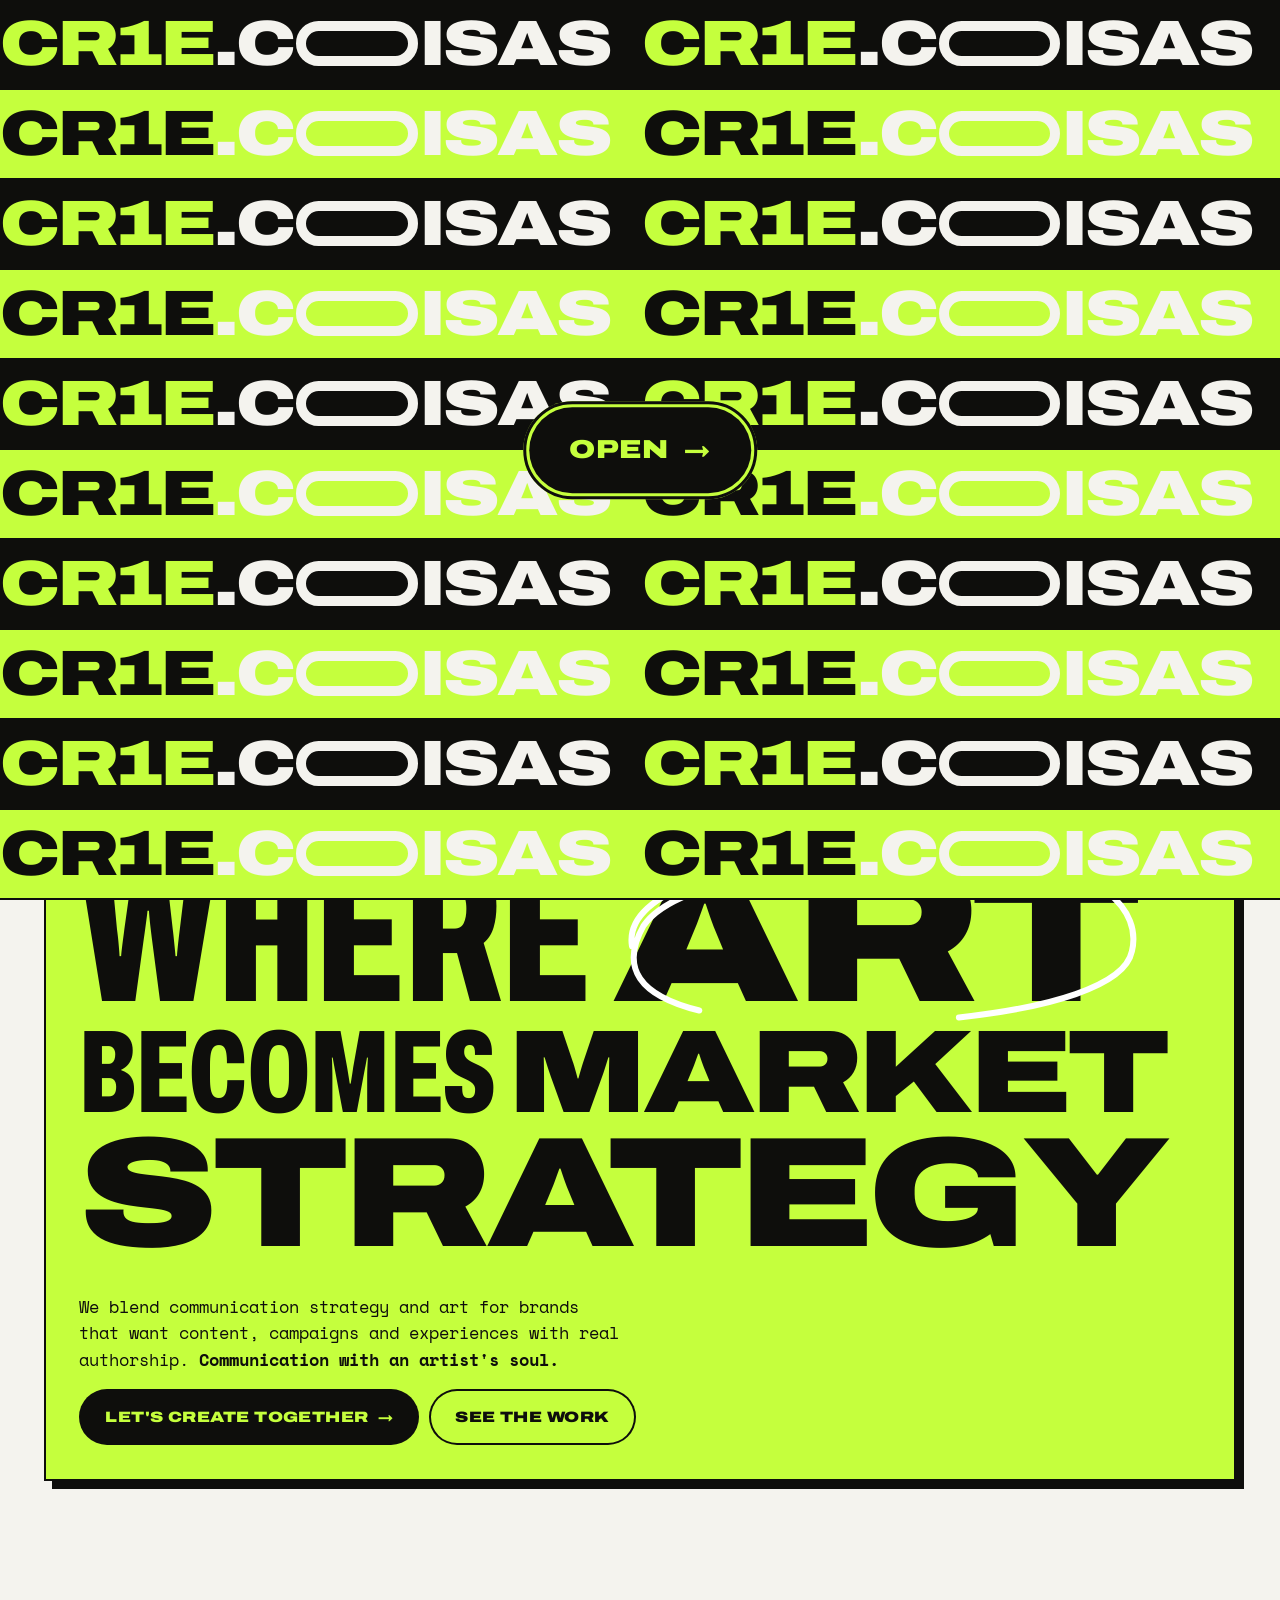
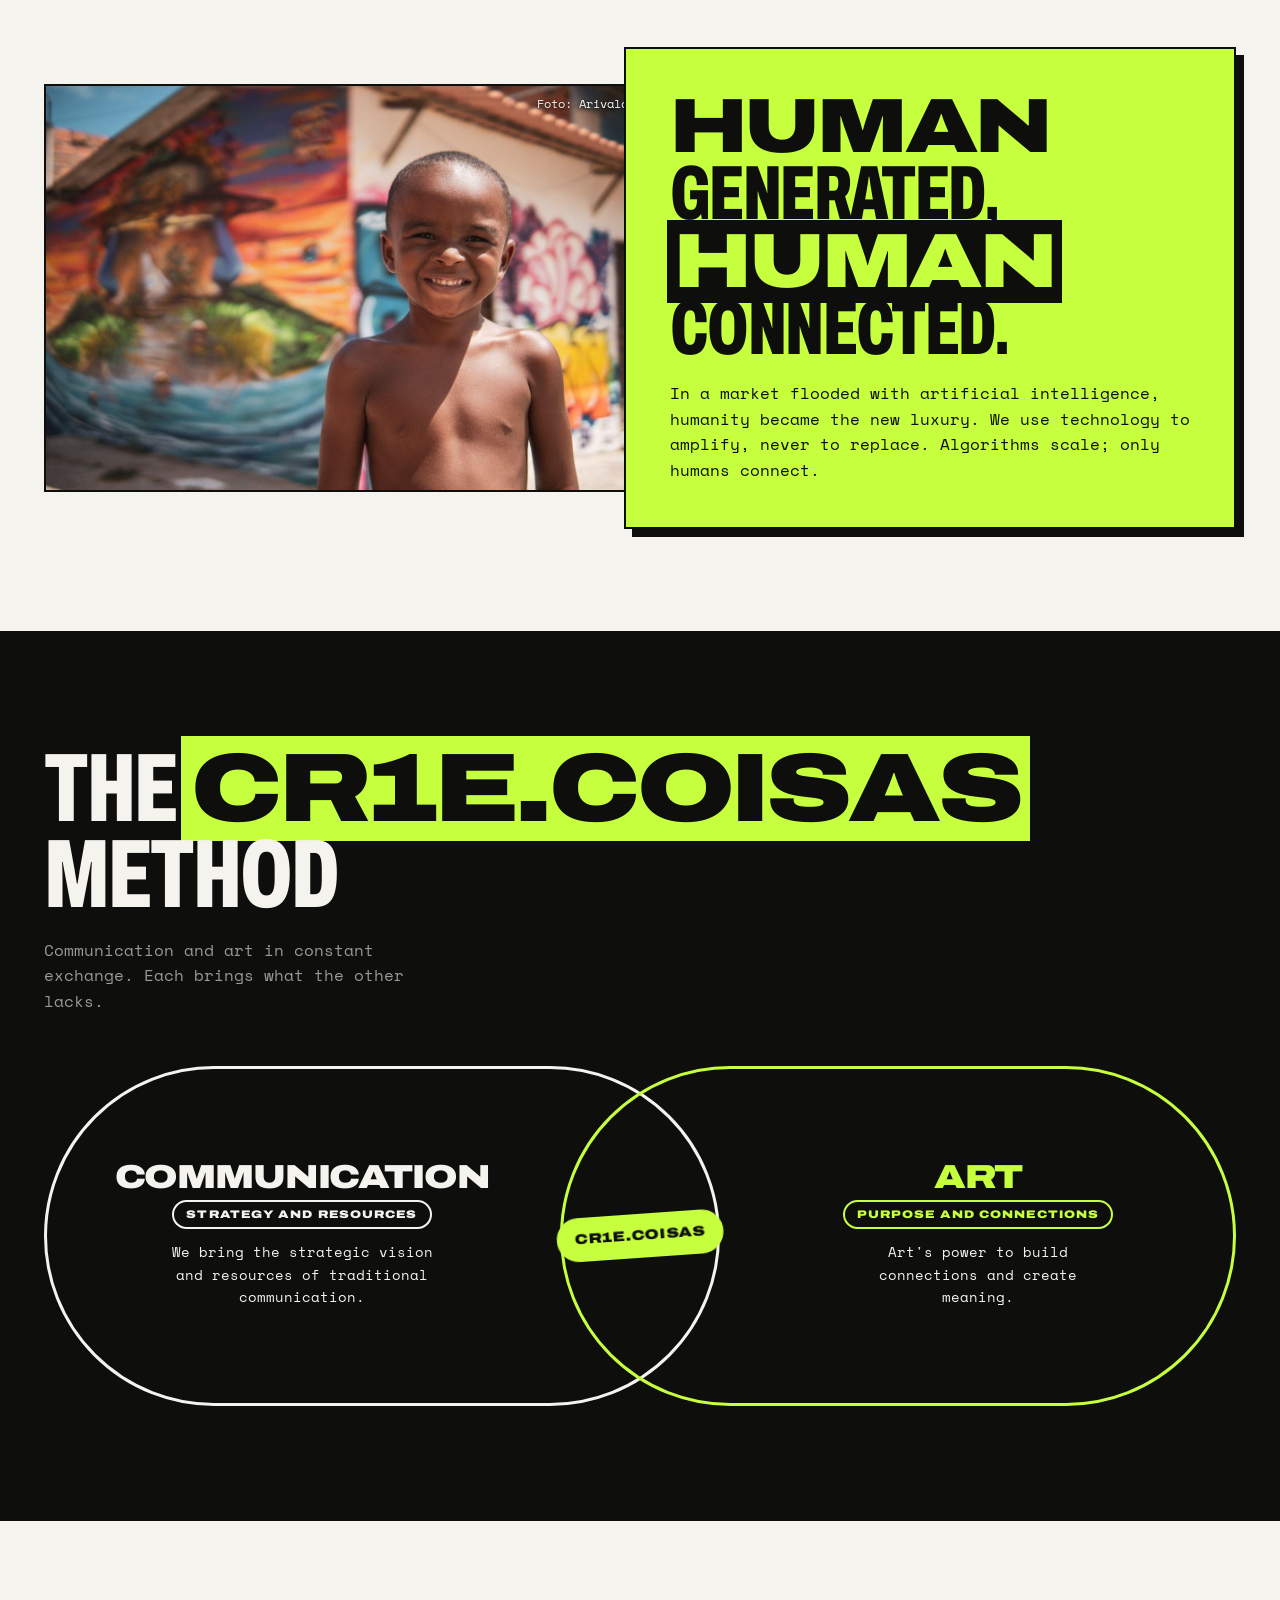
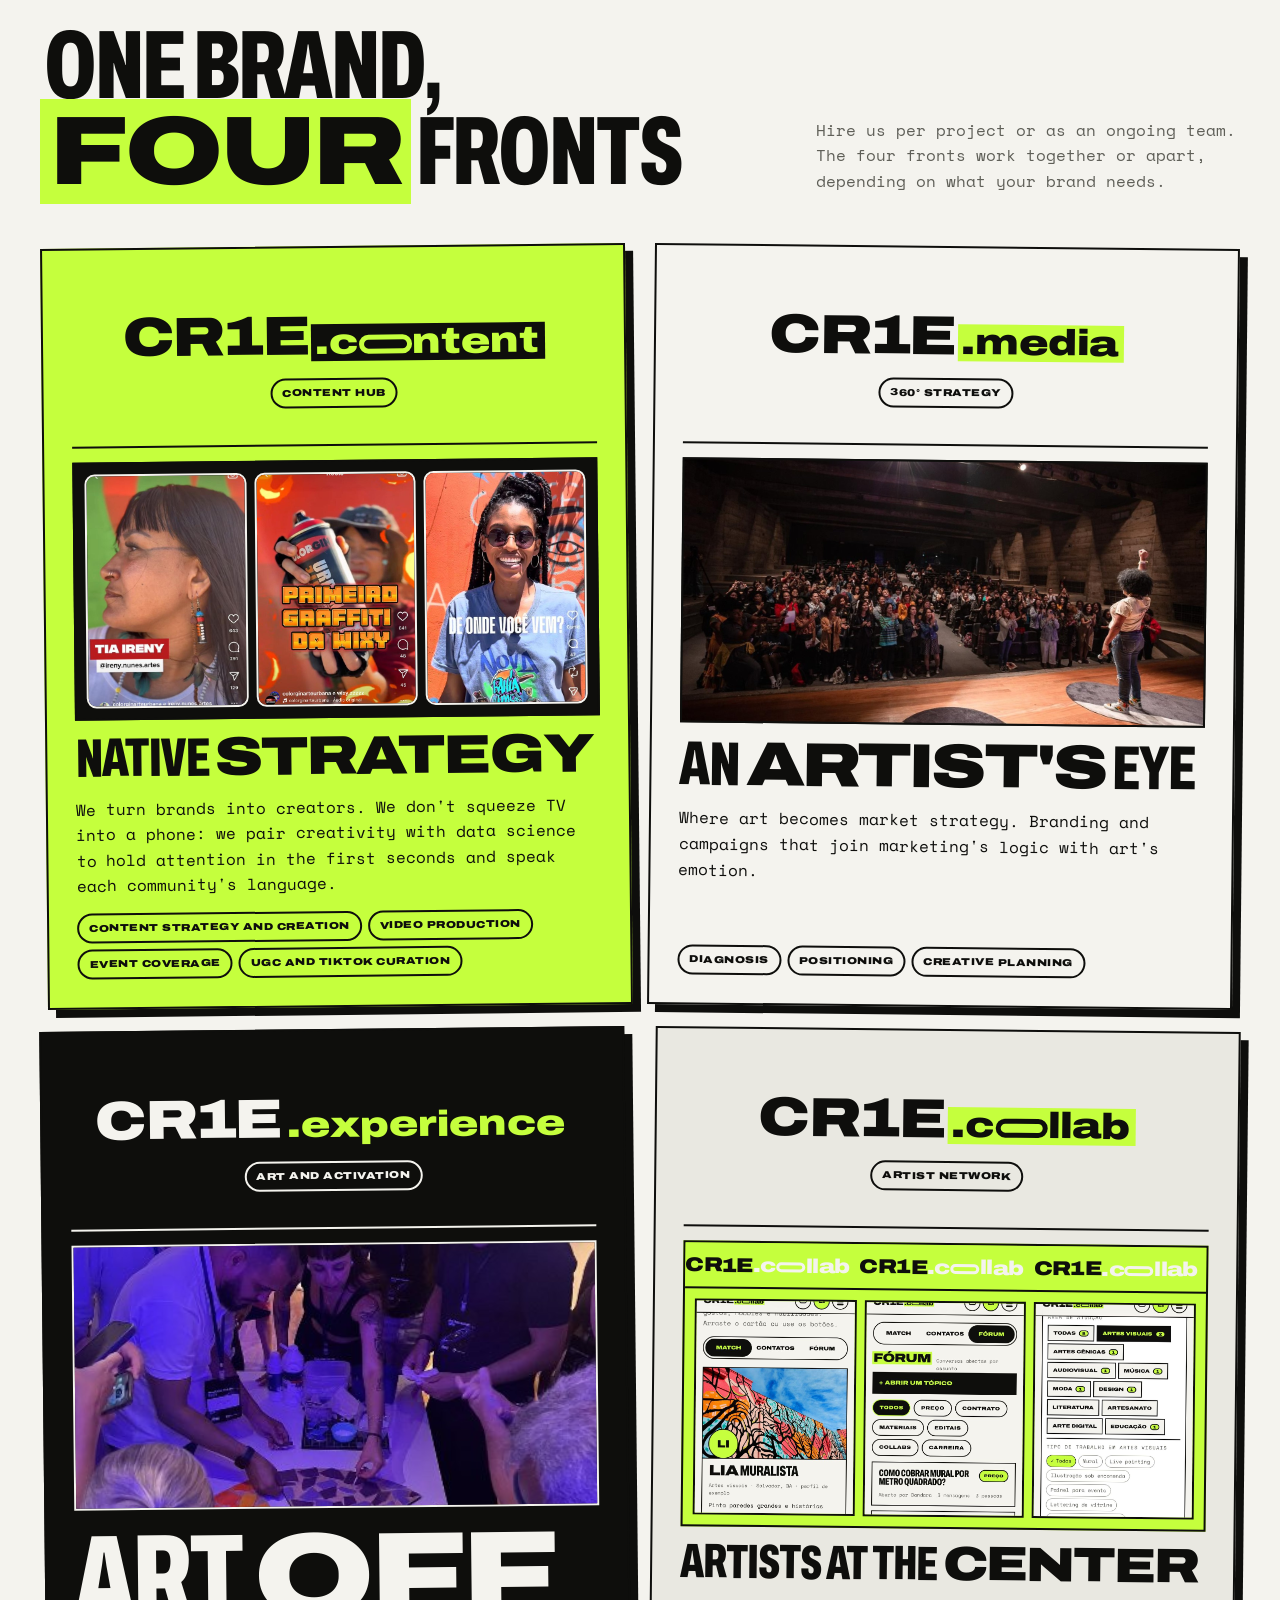
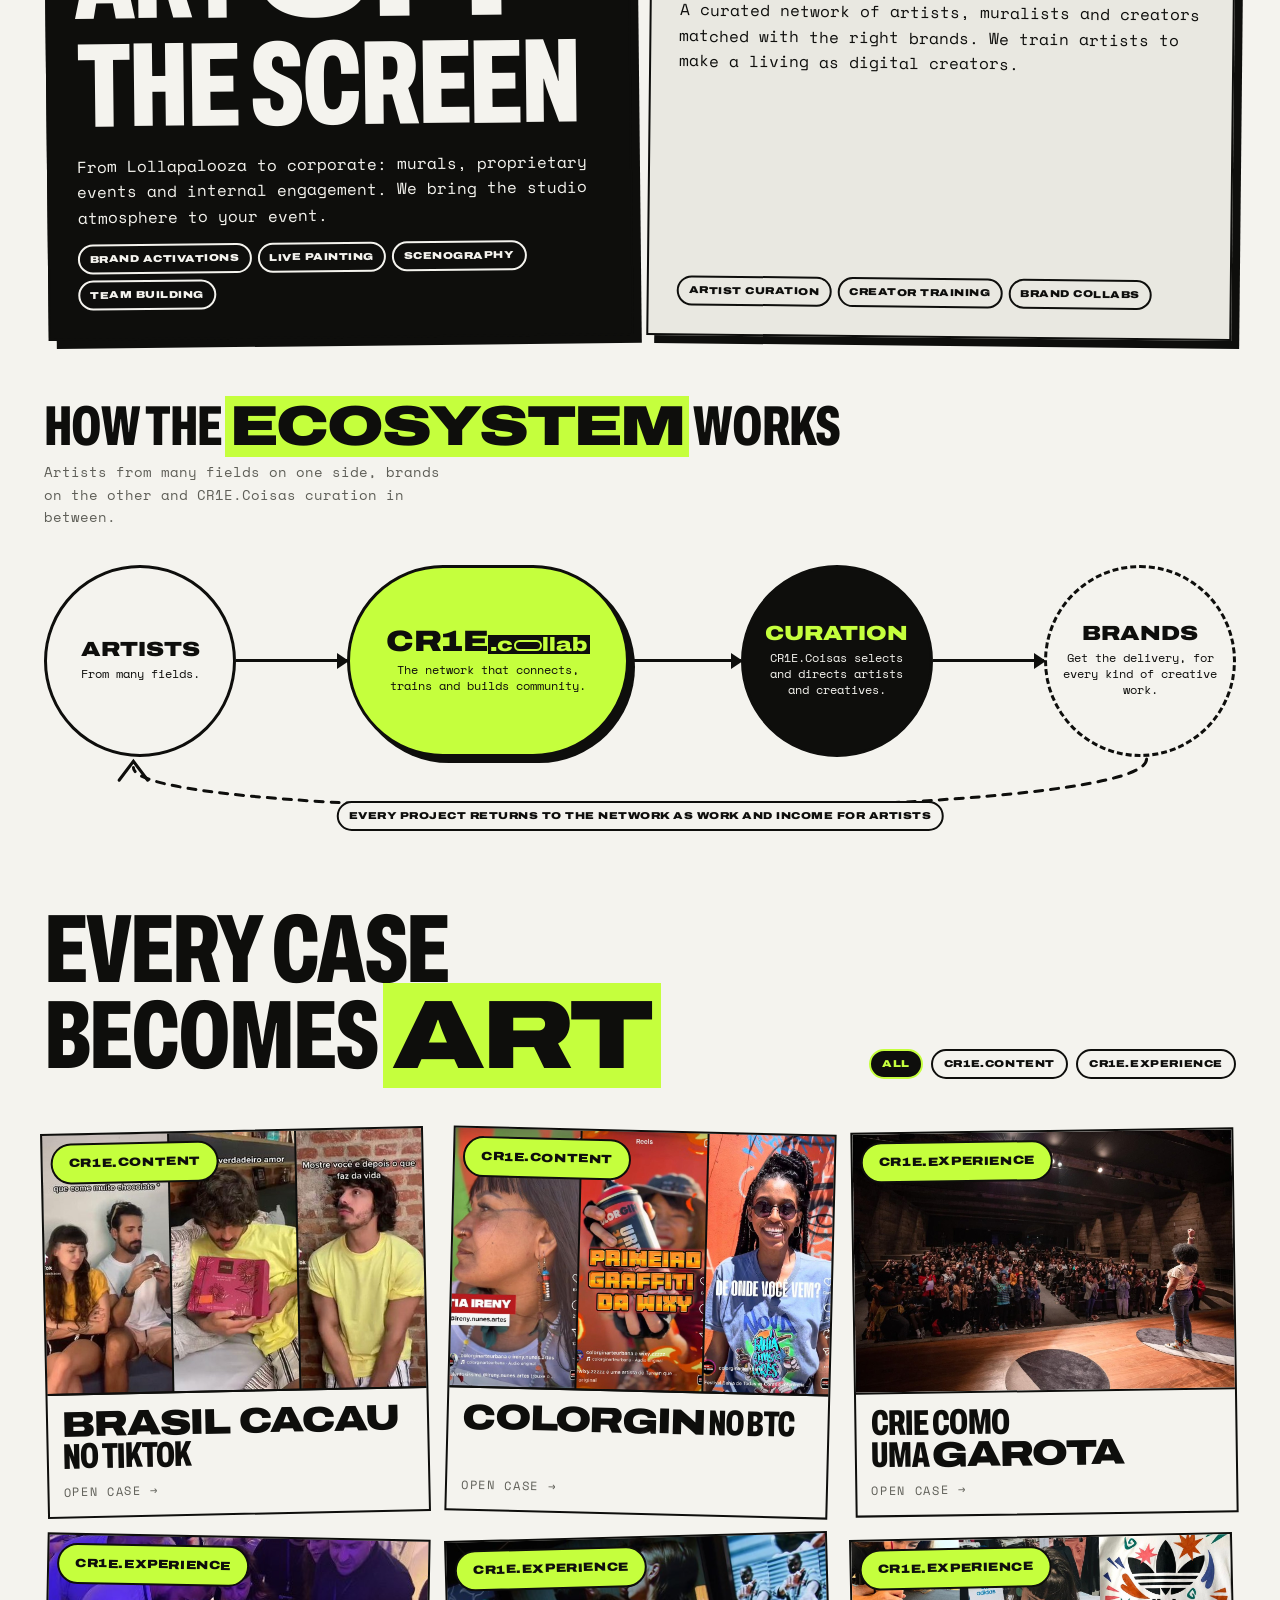
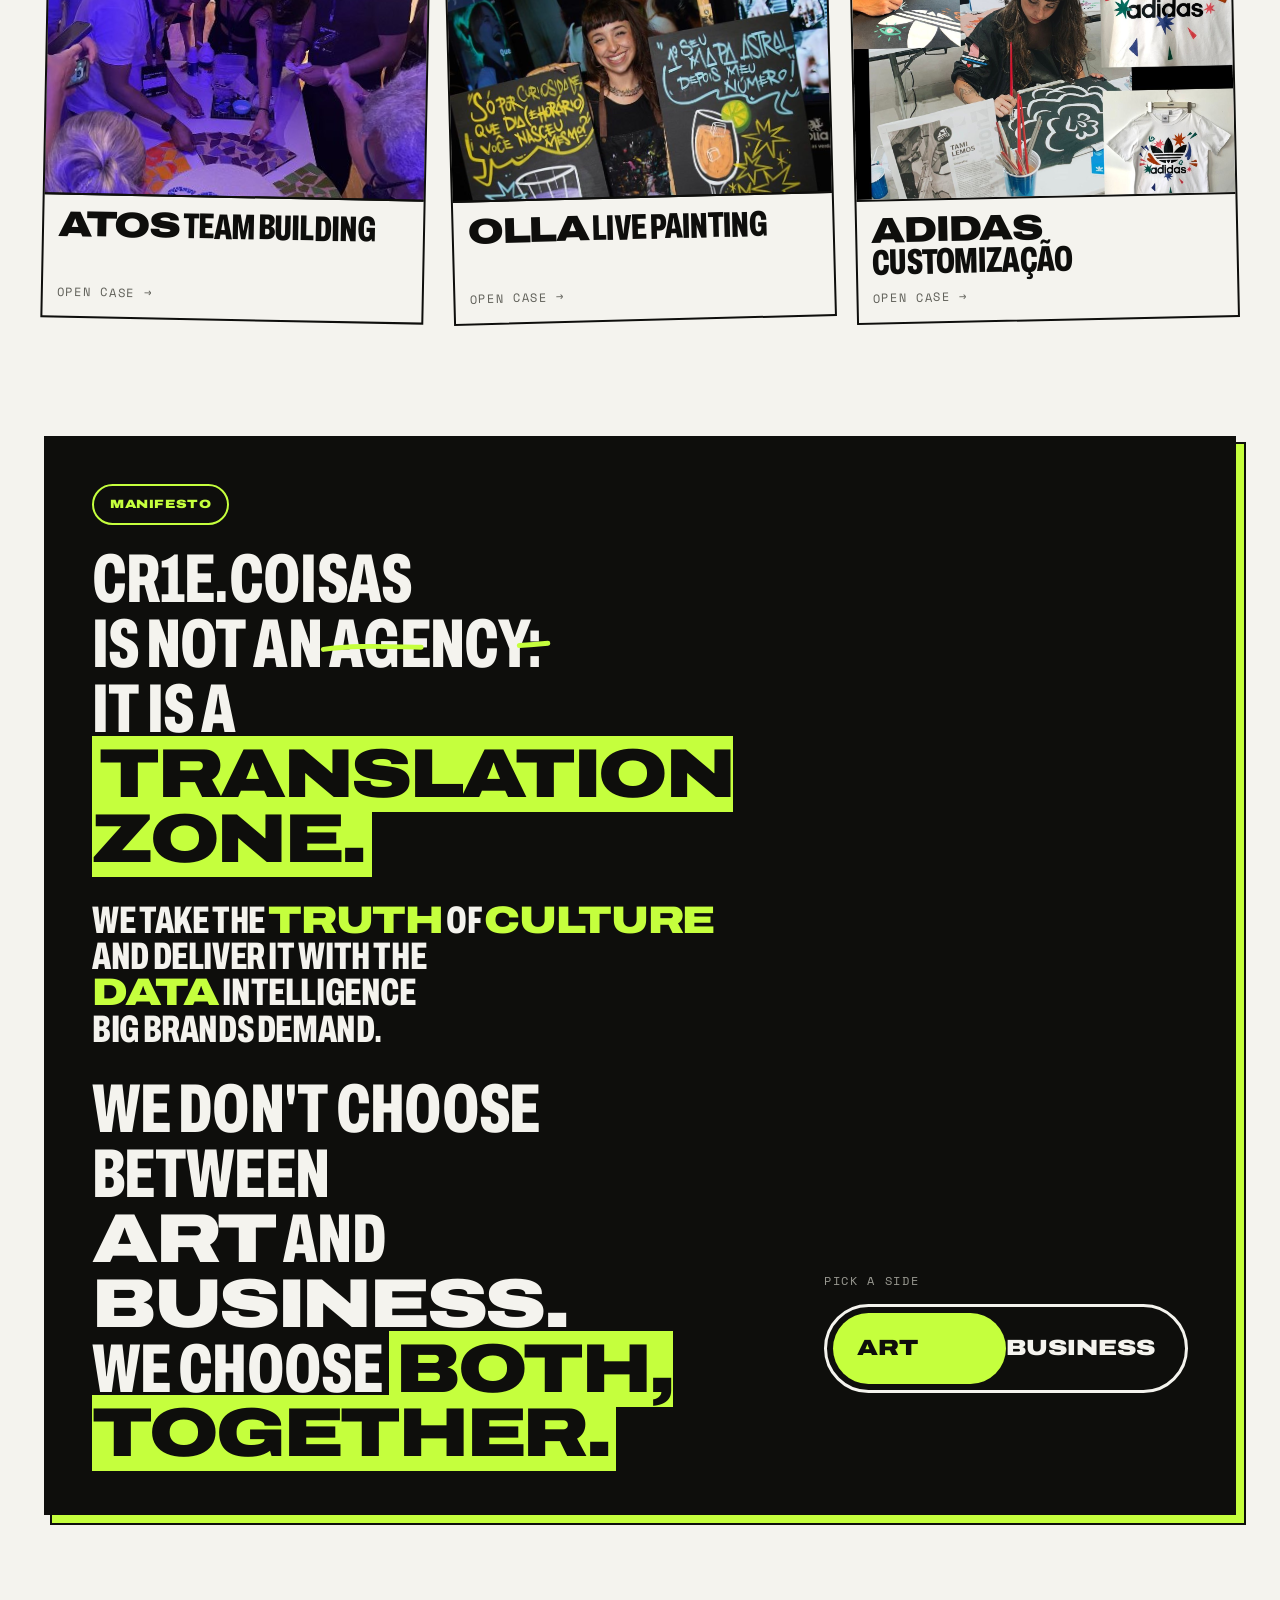
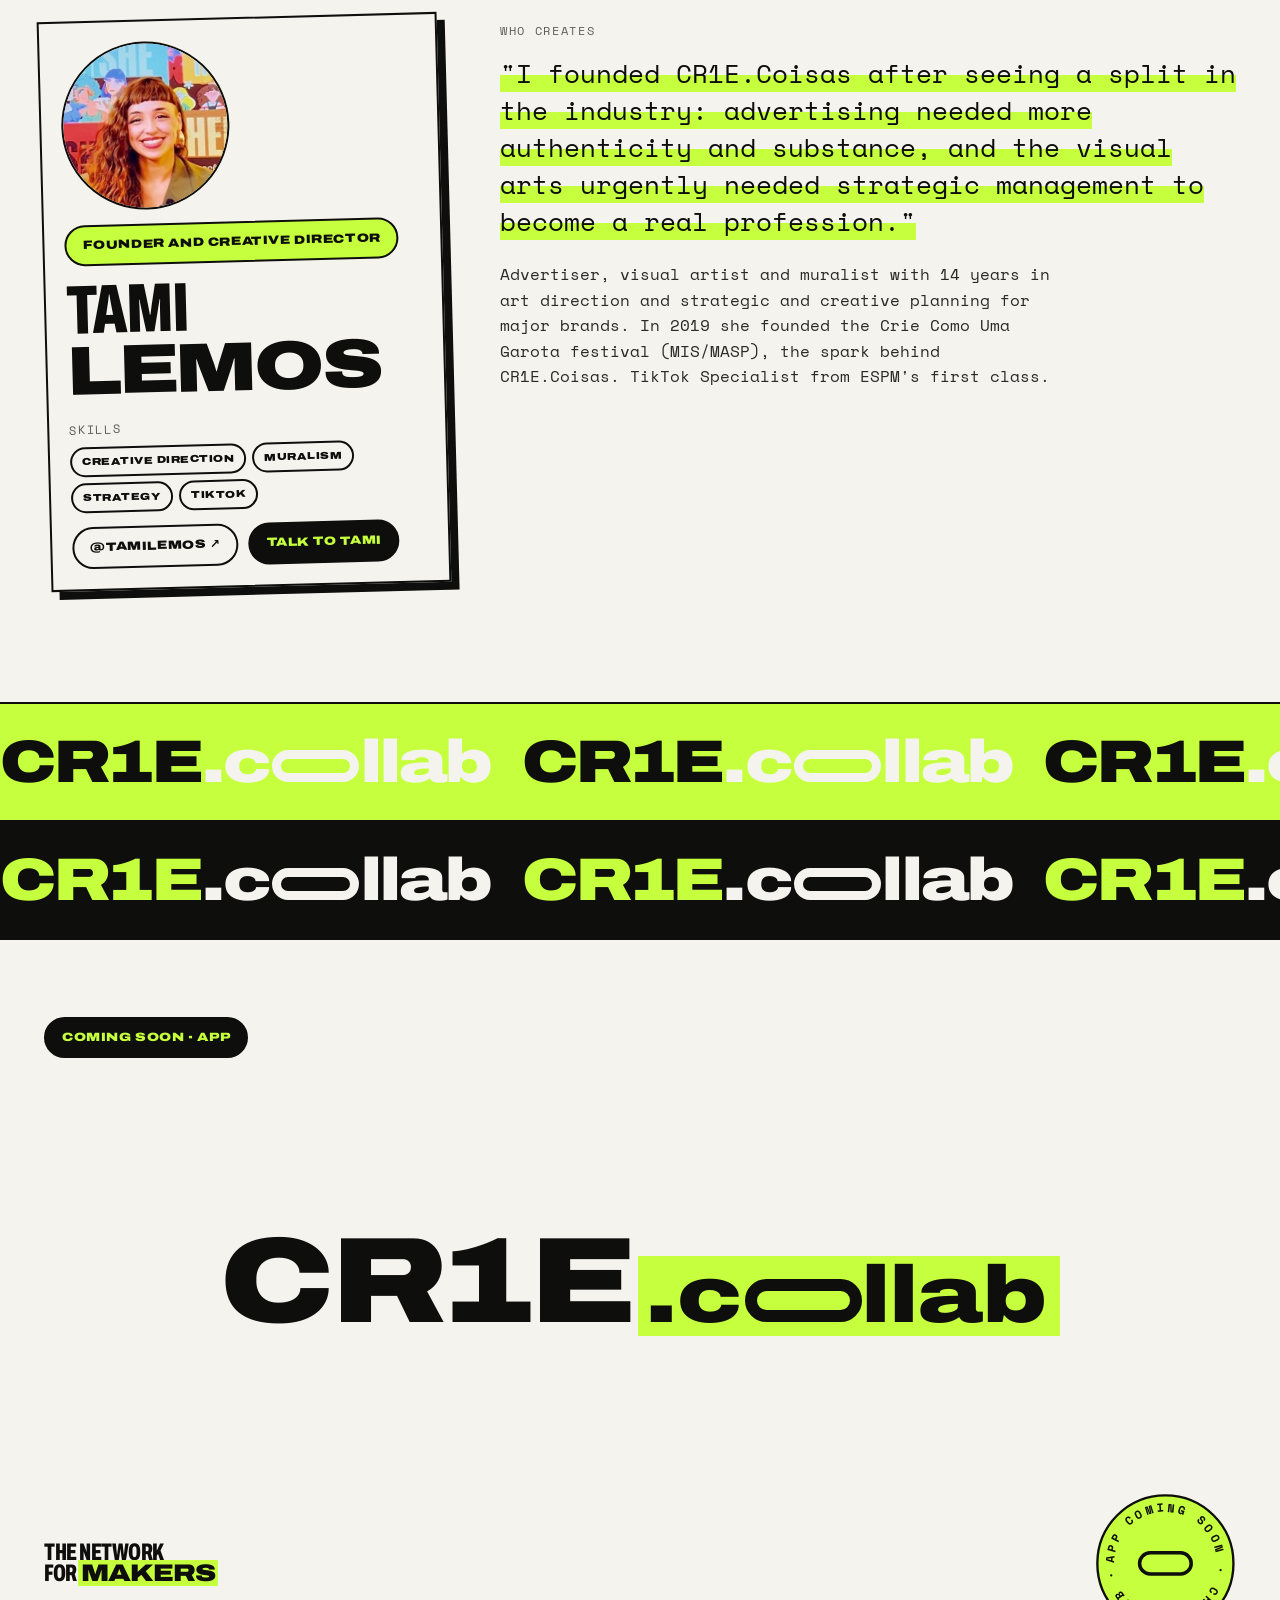
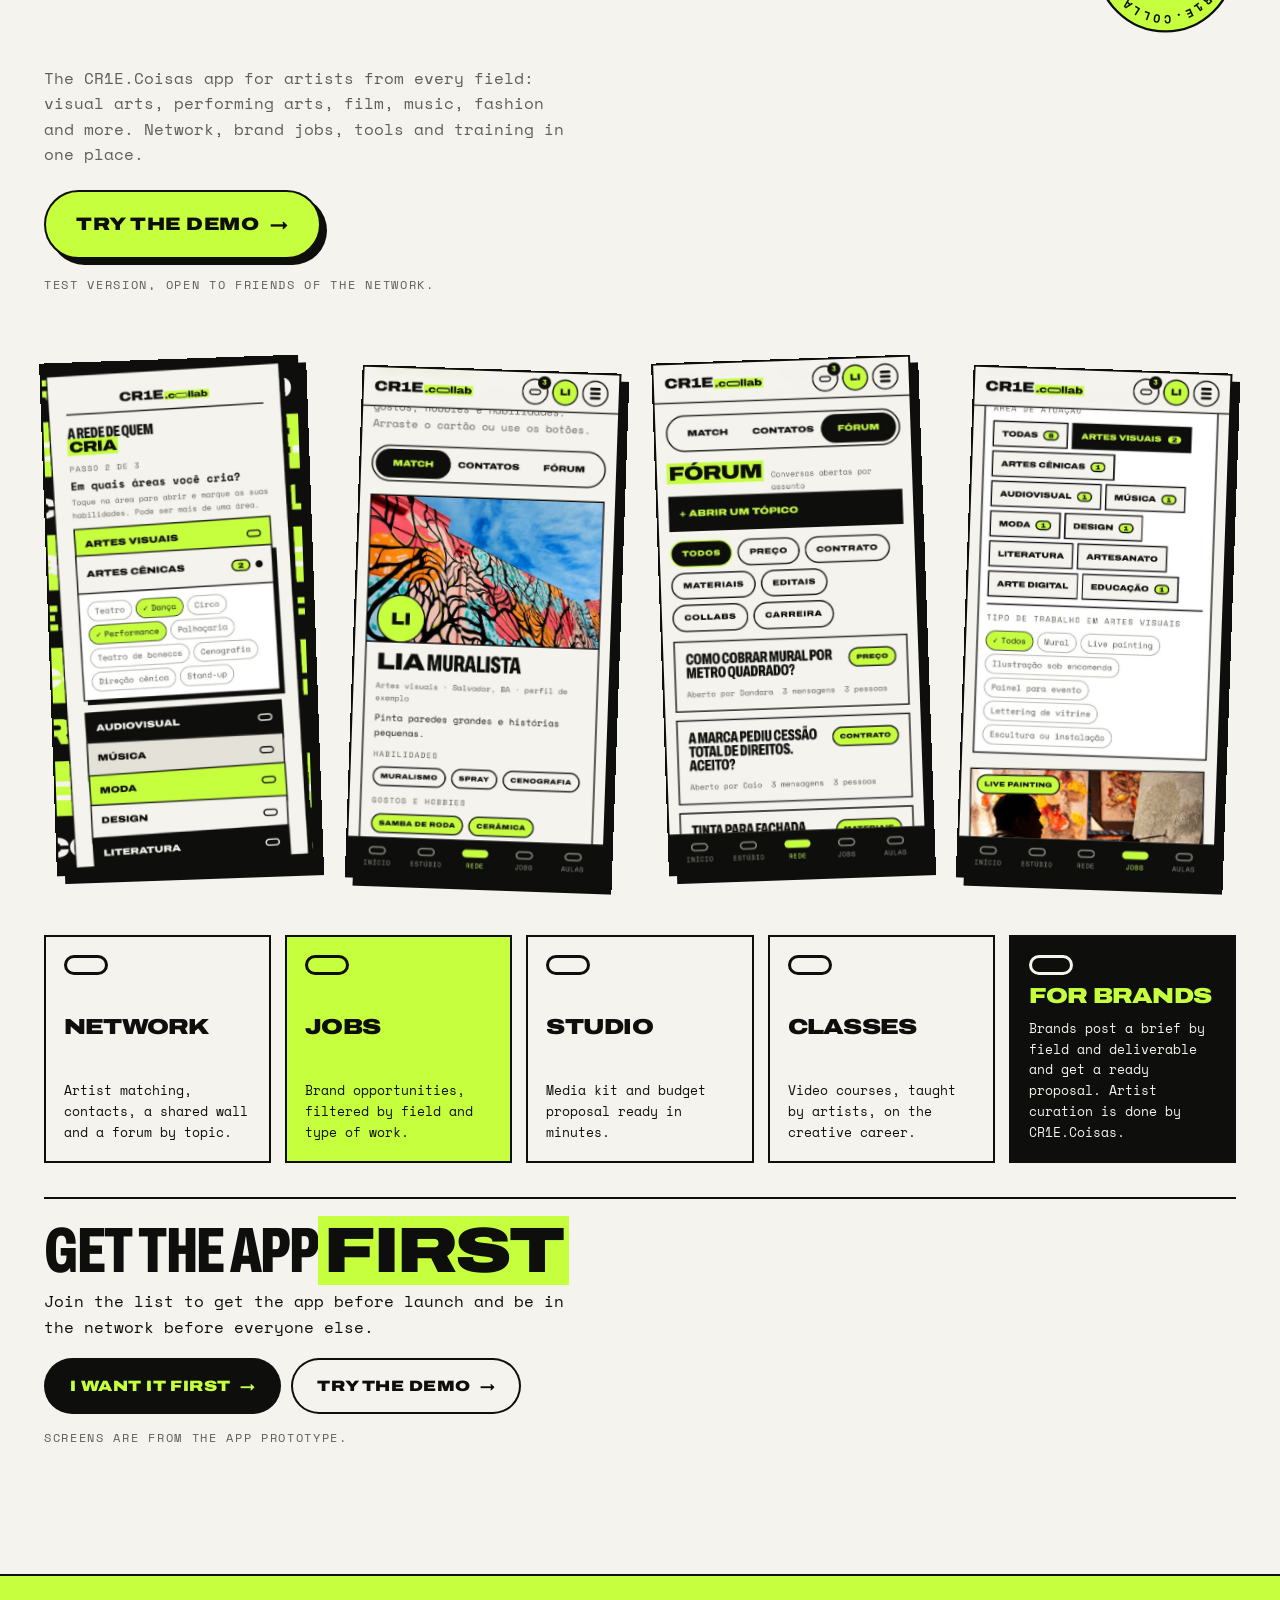
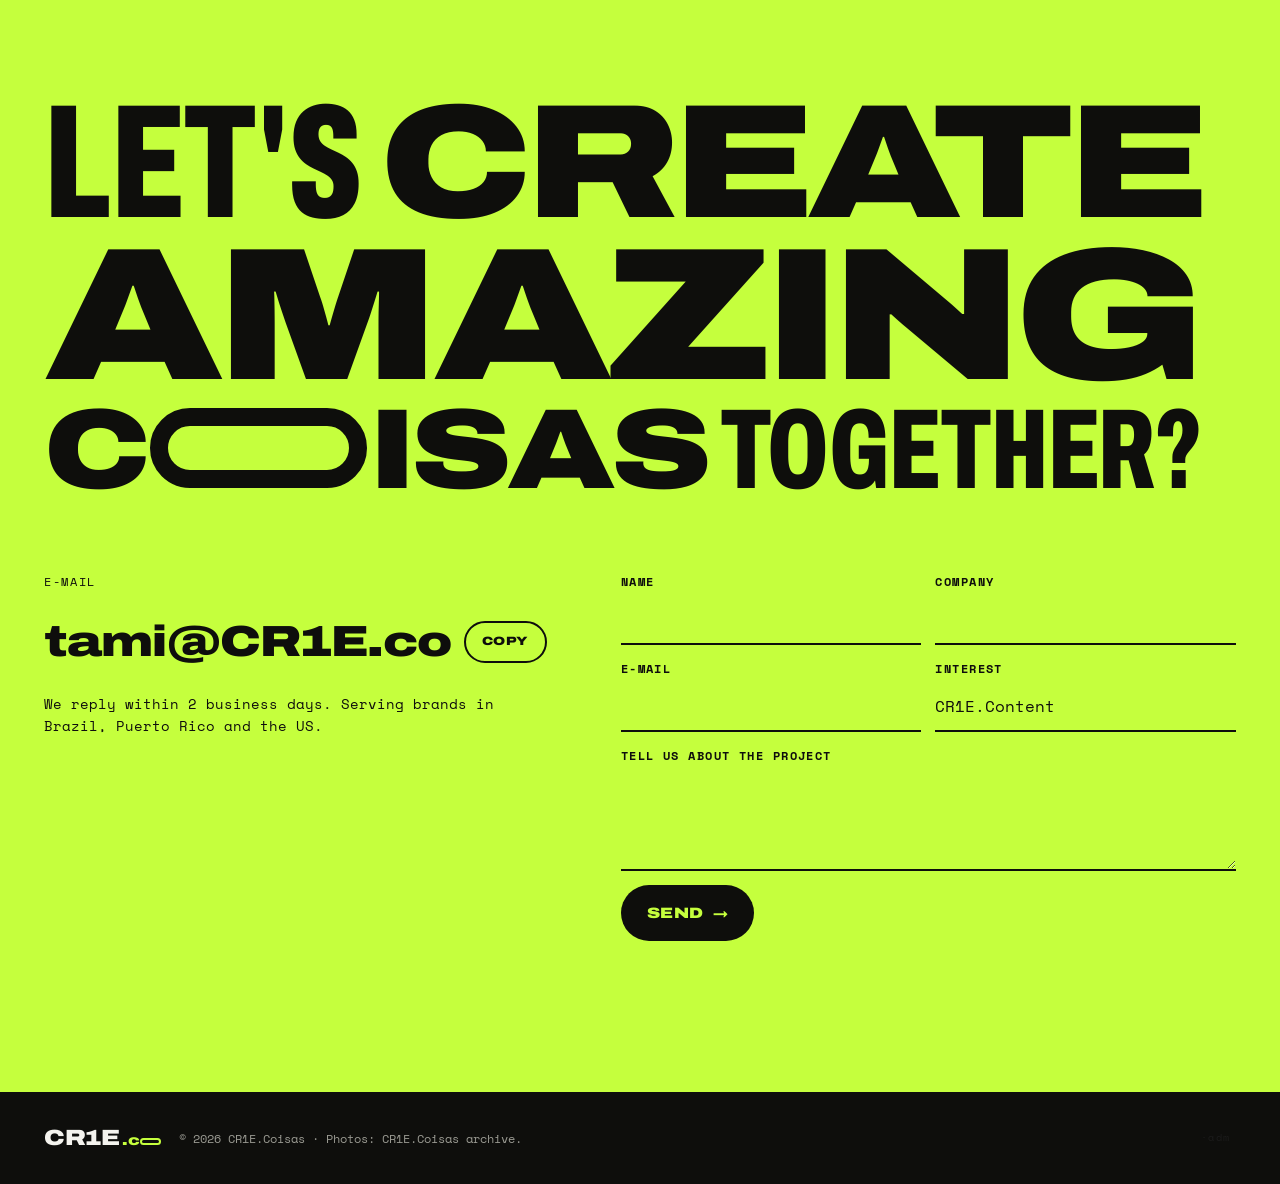
==== commit 36210531: "App CR1E.Collab com login real, mural estilo tweet, Arquitetura e painel de admin - Cadastro: nome, " ====
--- a/index.html
+++ b/index.html
@@ -1,5 +1,5 @@
-<!doctype html><html><head><meta charset=utf8><meta name=viewport content="width=device-width,initial-scale=1,viewport-fit=cover"><style>:root{color-scheme:light;box-sizing:border-box;padding-top:env(safe-area-inset-top,0px);padding-bottom:env(safe-area-inset-bottom,0px)}html{scroll-padding-top:env(safe-area-inset-top,0px)}body{margin:0;padding:0;font:14px -apple-system,BlinkMacSystemFont,sans-serif;background:#fff;color:#000}img{max-width:100%}[hidden]:not([hidden=until-found i]){display:none!important}</style></head><body>
-<title>CR1E.Coisas · Versão C</title>
+<!doctype html><html><head><meta charset=utf8><meta name=viewport content="width=device-width,initial-scale=1,viewport-fit=cover"><link rel="icon" href="/favicon.ico" sizes="48x48"><link rel="icon" type="image/png" sizes="32x32" href="/icons/favicon-32.png"><link rel="icon" type="image/png" sizes="16x16" href="/icons/favicon-16.png"><link rel="apple-touch-icon" href="/icons/apple-touch-icon.png"><link rel="manifest" href="/site.webmanifest"><meta name="theme-color" content="#0E0E0C"><meta name="apple-mobile-web-app-capable" content="yes"><meta name="mobile-web-app-capable" content="yes"><meta name="apple-mobile-web-app-status-bar-style" content="black"><meta name="apple-mobile-web-app-title" content="CR1E.co"><meta name="application-name" content="CR1E.co"><meta name="description" content="Laboratório criativo e media house: onde a arte vira estratégia de mercado."><meta property="og:type" content="website"><meta property="og:site_name" content="CR1E.Coisas"><meta property="og:title" content="CR1E.Coisas · Comunicação com alma de artista"><meta property="og:description" content="Laboratório criativo e media house: onde a arte vira estratégia de mercado."><meta property="og:url" content="https://cr1e.co/"><meta property="og:image" content="https://cr1e.co/icons/og-image.png"><meta property="og:image:width" content="1200"><meta property="og:image:height" content="630"><meta name="twitter:card" content="summary_large_image"><style>:root{color-scheme:light;box-sizing:border-box;padding-top:env(safe-area-inset-top,0px);padding-bottom:env(safe-area-inset-bottom,0px)}html{scroll-padding-top:env(safe-area-inset-top,0px)}body{margin:0;padding:0;font:14px -apple-system,BlinkMacSystemFont,sans-serif;background:#fff;color:#000}img{max-width:100%}[hidden]:not([hidden=until-found i]){display:none!important}</style></head><body>
+<title>CR1E.Coisas · Comunicação com alma de artista</title>
 <meta name="claude:viewport-fit-sides" content="cover">
 <link rel="preconnect" href="https://fonts.googleapis.com">
 <link rel="preconnect" href="https://fonts.gstatic.com" crossorigin>
@@ -173,6 +173,8 @@
 .ft{background:var(--preto);color:var(--papel);padding-block:32px;--logo-co:var(--verde)}
 .ft .wrap{display:flex;flex-wrap:wrap;justify-content:space-between;gap:16px;align-items:center}
 .ft p{margin:0;color:var(--cinza);font-size:12px}
+.ft .adm{margin-left:auto;font-size:10px;letter-spacing:.12em;color:#1c1c1c;text-decoration:none;padding:6px}
+.ft .adm:hover,.ft .adm:focus-visible{color:#444}
 
 /* ---- versão C: caixas do app ---- */
 .card{border:2px solid var(--preto);background:var(--papel)}
@@ -476,11 +478,17 @@
 .pf img{width:168px;height:168px;object-position:50% 50%}
 /* collab */
 .pt-top{display:flex;flex-direction:column;align-items:flex-start}
-.pt-logo{width:100%;display:flex;justify-content:center;padding:clamp(40px,7vw,96px) 0 clamp(36px,6vw,80px)}
+.pt-logo{width:100%;display:flex;justify-content:center;align-items:center;min-height:clamp(220px,34vw,460px);padding:clamp(64px,11vw,160px) 0 clamp(64px,10vw,150px)}
+.pt-logo .lg{animation:ptin 1.1s var(--spring) both,ptfl 7s ease-in-out 1.1s infinite;transform-origin:50% 60%}
+@keyframes ptin{from{opacity:0;transform:translateY(24px) scale(.92)}to{opacity:1;transform:none}}
+@keyframes ptfl{0%,100%{transform:translateY(0) rotate(-1.2deg)}50%{transform:translateY(-12px) rotate(1.2deg)}}
+.pt-head{width:100%;display:flex;justify-content:space-between;align-items:center;gap:clamp(16px,3vw,40px);margin-bottom:clamp(18px,2.6vw,32px)}
+.pt-head .t{margin:0}
+.pt-head .pt-badge{flex:none}
 .pt-logo .lg{font-size:clamp(40px,9.5vw,132px)}
 .pt-logo .lg .o{animation:blo 3.4s var(--spring) infinite}
 .pt-top .sec-h{width:100%;align-items:flex-start}
-.pt-side{display:flex;flex-direction:column;gap:16px;align-items:flex-start;max-width:44ch}
+.pt-side{display:flex;flex-direction:column;gap:16px;align-items:flex-start;max-width:52ch;margin-bottom:clamp(28px,4vw,52px)}
 .pt-side p{margin:0;color:var(--mut)}
 .pt2 .pt-badge{position:static;width:clamp(104px,11vw,148px);right:auto;bottom:auto;top:auto;left:auto}
 .pt-badge text{font-size:10px;letter-spacing:.08em}
@@ -488,7 +496,7 @@
 .pt-call h3{font-size:clamp(30px,5vw,68px)}
 .pt-call p{margin:10px 0 0;max-width:52ch}
 @media(min-width:900px){.cb2 .card{min-width:0}.cb2 h3{font-size:clamp(16px,1.7vw,28px)}}
-@media (prefers-reduced-motion: reduce){.mani-x .w{font-stretch:125%}.pt-logo .lg .o{animation:none}}
+@media (prefers-reduced-motion: reduce){.mani-x .w{font-stretch:125%}.pt-logo .lg .o,.pt-logo .lg{animation:none}}
 </style>
 
 <div class="intro" id="intro" role="dialog" aria-label="Abertura">
@@ -582,7 +590,8 @@
   <div class="wrap">
   <div class="pt-top"><span class="pill k" data-t="pt_k"></span>
     <div class="pt-logo"><span class="lg" id="ptLg"></span></div>
-    <div class="sec-h"><h2 class="t" data-t="pt_t" data-fmt></h2><div class="pt-side"><svg class="badge pt-badge" viewBox="0 0 120 120" role="img" aria-labelledby="ptbT"><title id="ptbT" data-t="pt_seal_a"></title><defs><path id="bp2" d="M60,60 m-44,0 a44,44 0 1,1 88,0 a44,44 0 1,1 -88,0"/></defs><circle cx="60" cy="60" r="58"/><text><textPath href="#bp2" textLength="270" data-t="pt_seal"></textPath></text><rect x="38" y="51" width="44" height="18" rx="9"/></svg><p data-t="pt_p"></p><a class="btn demo" href="app/"><span data-t="pt_demo"></span> <span class="arr" aria-hidden="true">→</span></a><span class="lbl" data-t="pt_demo_p"></span></div></div></div>
+    <div class="pt-head"><h2 class="t" data-t="pt_t" data-fmt></h2><svg class="badge pt-badge" viewBox="0 0 120 120" role="img" aria-labelledby="ptbT"><title id="ptbT" data-t="pt_seal_a"></title><defs><path id="bp2" d="M60,60 m-44,0 a44,44 0 1,1 88,0 a44,44 0 1,1 -88,0"/></defs><circle cx="60" cy="60" r="58"/><text><textPath href="#bp2" textLength="270" data-t="pt_seal"></textPath></text><rect x="38" y="51" width="44" height="18" rx="9"/></svg></div>
+    <div class="pt-side"><p data-t="pt_p"></p><a class="btn demo" href="app/"><span data-t="pt_demo"></span> <span class="arr" aria-hidden="true">→</span></a><span class="lbl" data-t="pt_demo_p"></span></div></div>
   <div class="phones"><figure class="card sh"><img src="img/app-1.jpg" alt="Tela de entrada do app: áreas de arte em pastas"></figure><figure class="card sh"><img src="img/app-2.jpg" alt="Tela Rede do app: match entre artistas"></figure><figure class="card sh"><img src="img/app-3.jpg" alt="Tela Fórum do app"></figure><figure class="card sh"><img src="img/app-4.jpg" alt="Tela Jobs do app: filtro por área de atuação"></figure></div>
   <div class="cb2"><div class="card"><i></i><h3 class="t w" data-t="cb_2t"></h3><p data-t="cb_2"></p></div><div class="card v"><i></i><h3 class="t w">Jobs</h3><p data-t="cb_1"></p></div><div class="card"><i></i><h3 class="t w" data-t="cb_3t"></h3><p data-t="cb_3"></p></div><div class="card"><i></i><h3 class="t w" data-t="cb_4t"></h3><p data-t="cb_4"></p></div><div class="card k"><i></i><h3 class="t w" data-t="cb_5t"></h3><p data-t="cb_5"></p></div></div>
   <div class="pt-call"><h3 class="t" data-t="pt_call" data-fmt></h3><p data-t="pt_call_p"></p></div>
@@ -599,7 +608,7 @@
 </div></section>
 </main>
 
-<footer class="ft"><div class="wrap"><span class="lg" style="font-size:22px" id="flogo"></span><p>© 2026 CR1E.Coisas<!-- TODO: razão social e CNPJ --> · <span data-t="ft_fotos"></span></p></div></footer>
+<footer class="ft"><div class="wrap"><span class="lg" style="font-size:22px" id="flogo"></span><p>© 2026 CR1E.Coisas<!-- TODO: razão social e CNPJ --> · <span data-t="ft_fotos"></span></p><a class="adm" href="admin/" aria-label="Acesso restrito">·adm</a></div></footer>
 <dialog class="sheet" id="sheet" aria-labelledby="sh-t"><button class="x" type="button" id="shX" aria-label="Fechar">×</button><div id="shBody"></div></dialog>
 <div id="slots"></div>
 
--- a/base.css
+++ b/base.css
@@ -73,6 +73,7 @@
 .tab .on{color:var(--verde)}
 .tab .on i{width:40px;background:var(--verde)}
 .tab .ptl i{border-style:dashed}
+.tab a.adm{position:absolute;right:max(6px,env(safe-area-inset-right,0px));bottom:calc(2px + env(safe-area-inset-bottom,0px));min-height:0;padding:2px 4px;font-size:8px;letter-spacing:.12em;color:#1b1b1b;flex-direction:row}
 @media(max-width:999px){:root{--tab-h:calc(70px + env(safe-area-inset-bottom,0px))}}
 @media(min-width:1000px){.tab{display:none}}
 
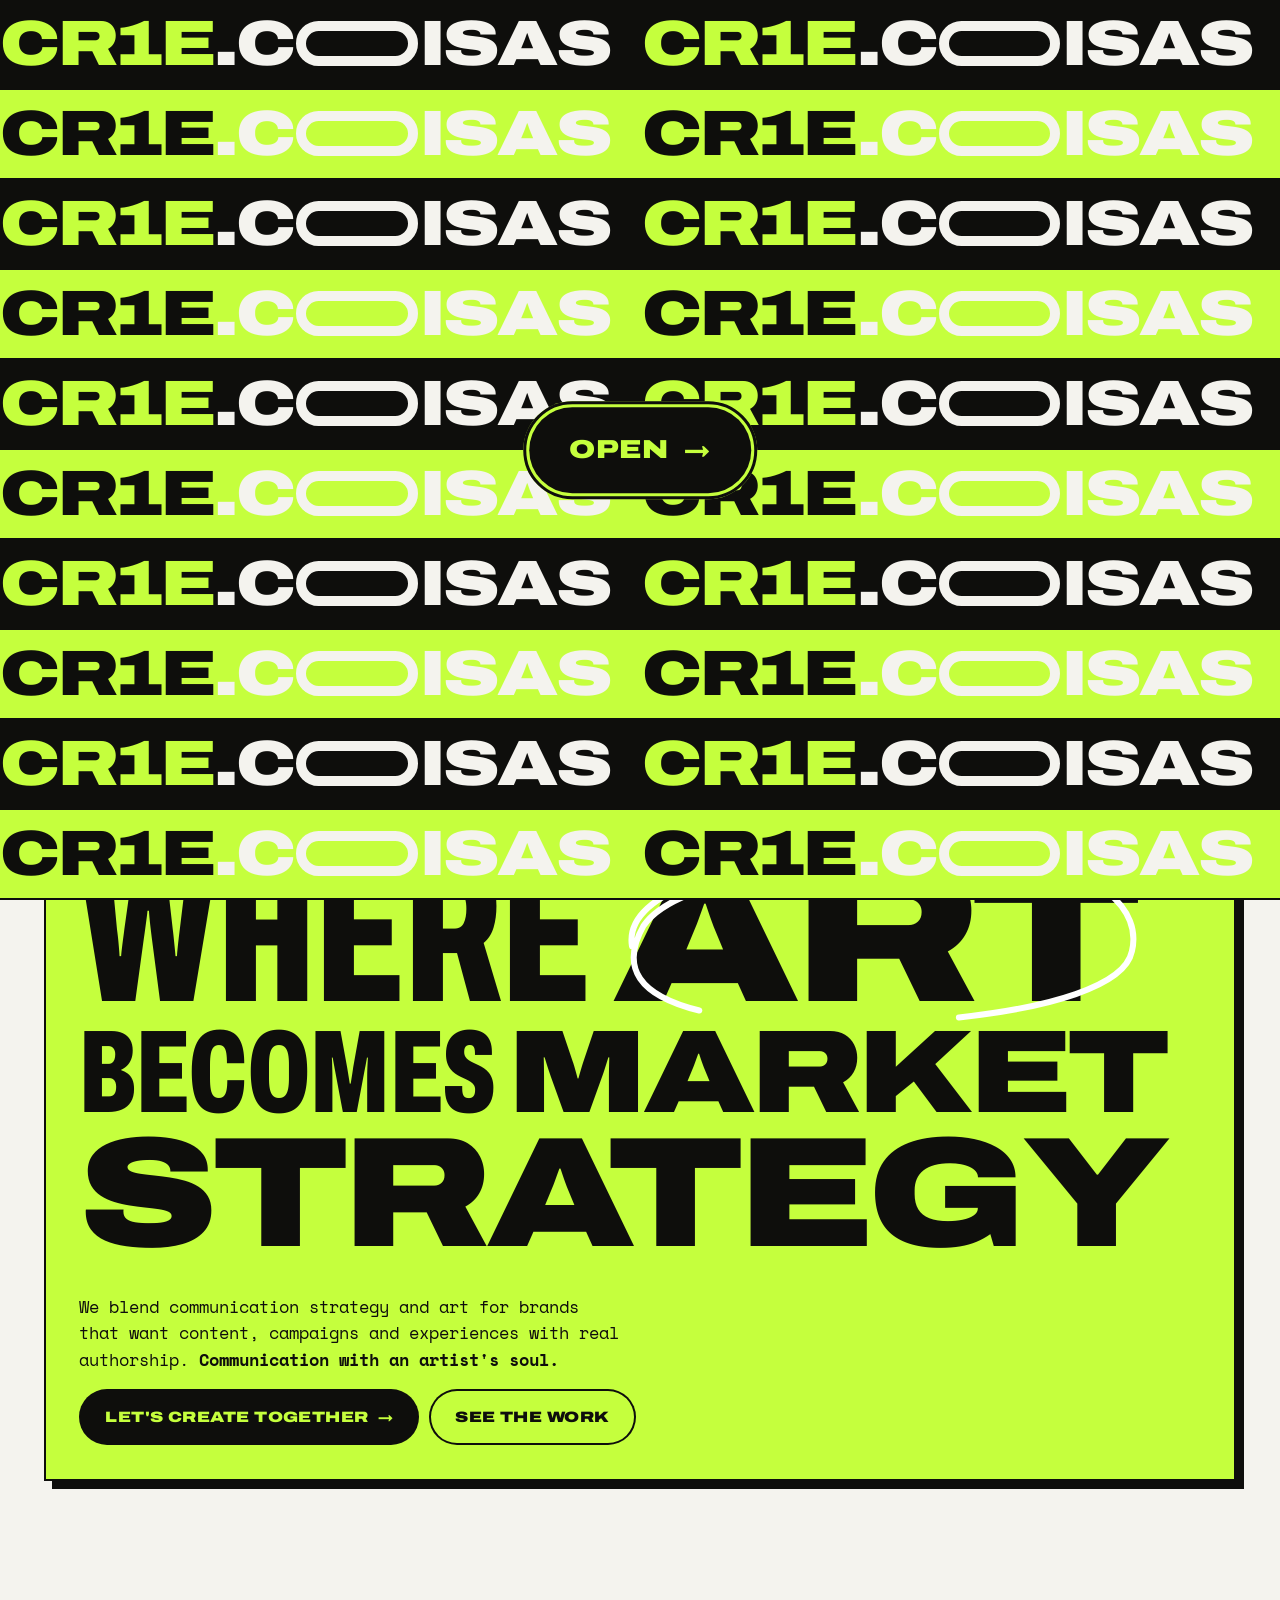
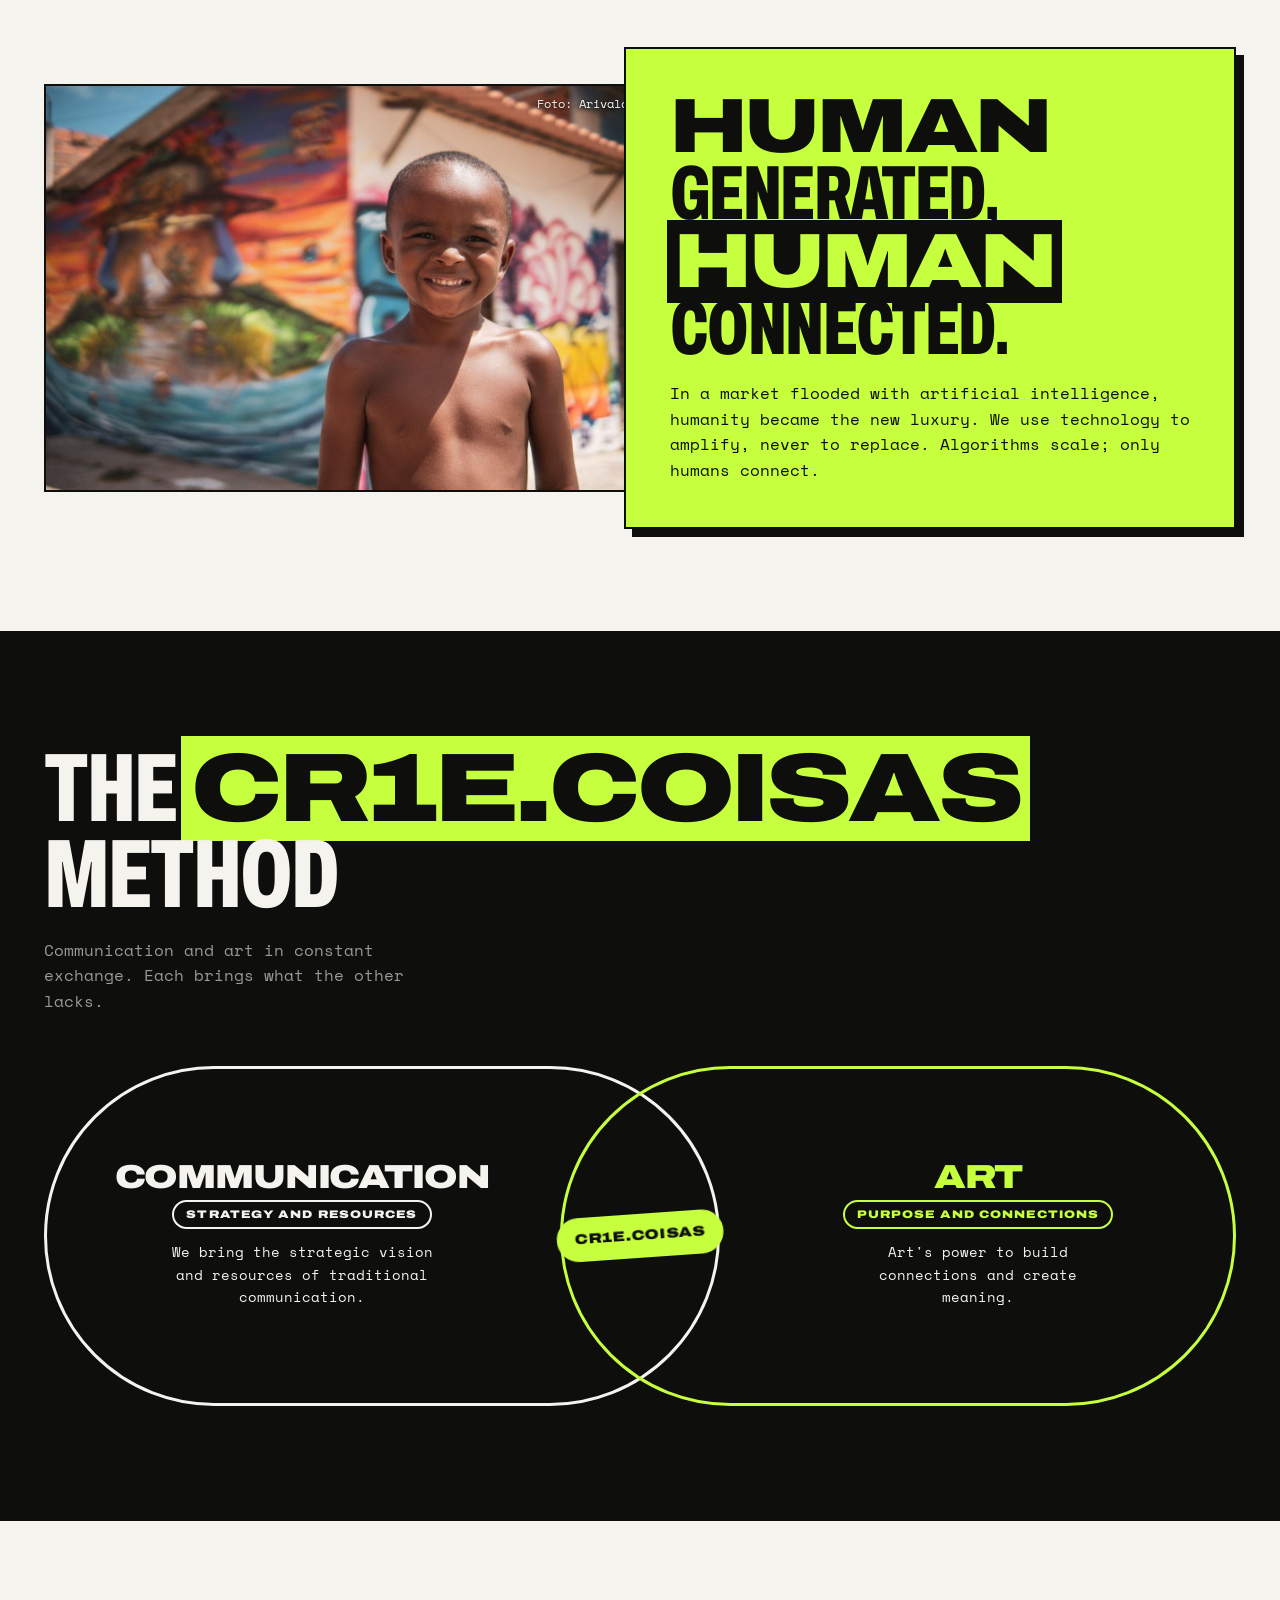
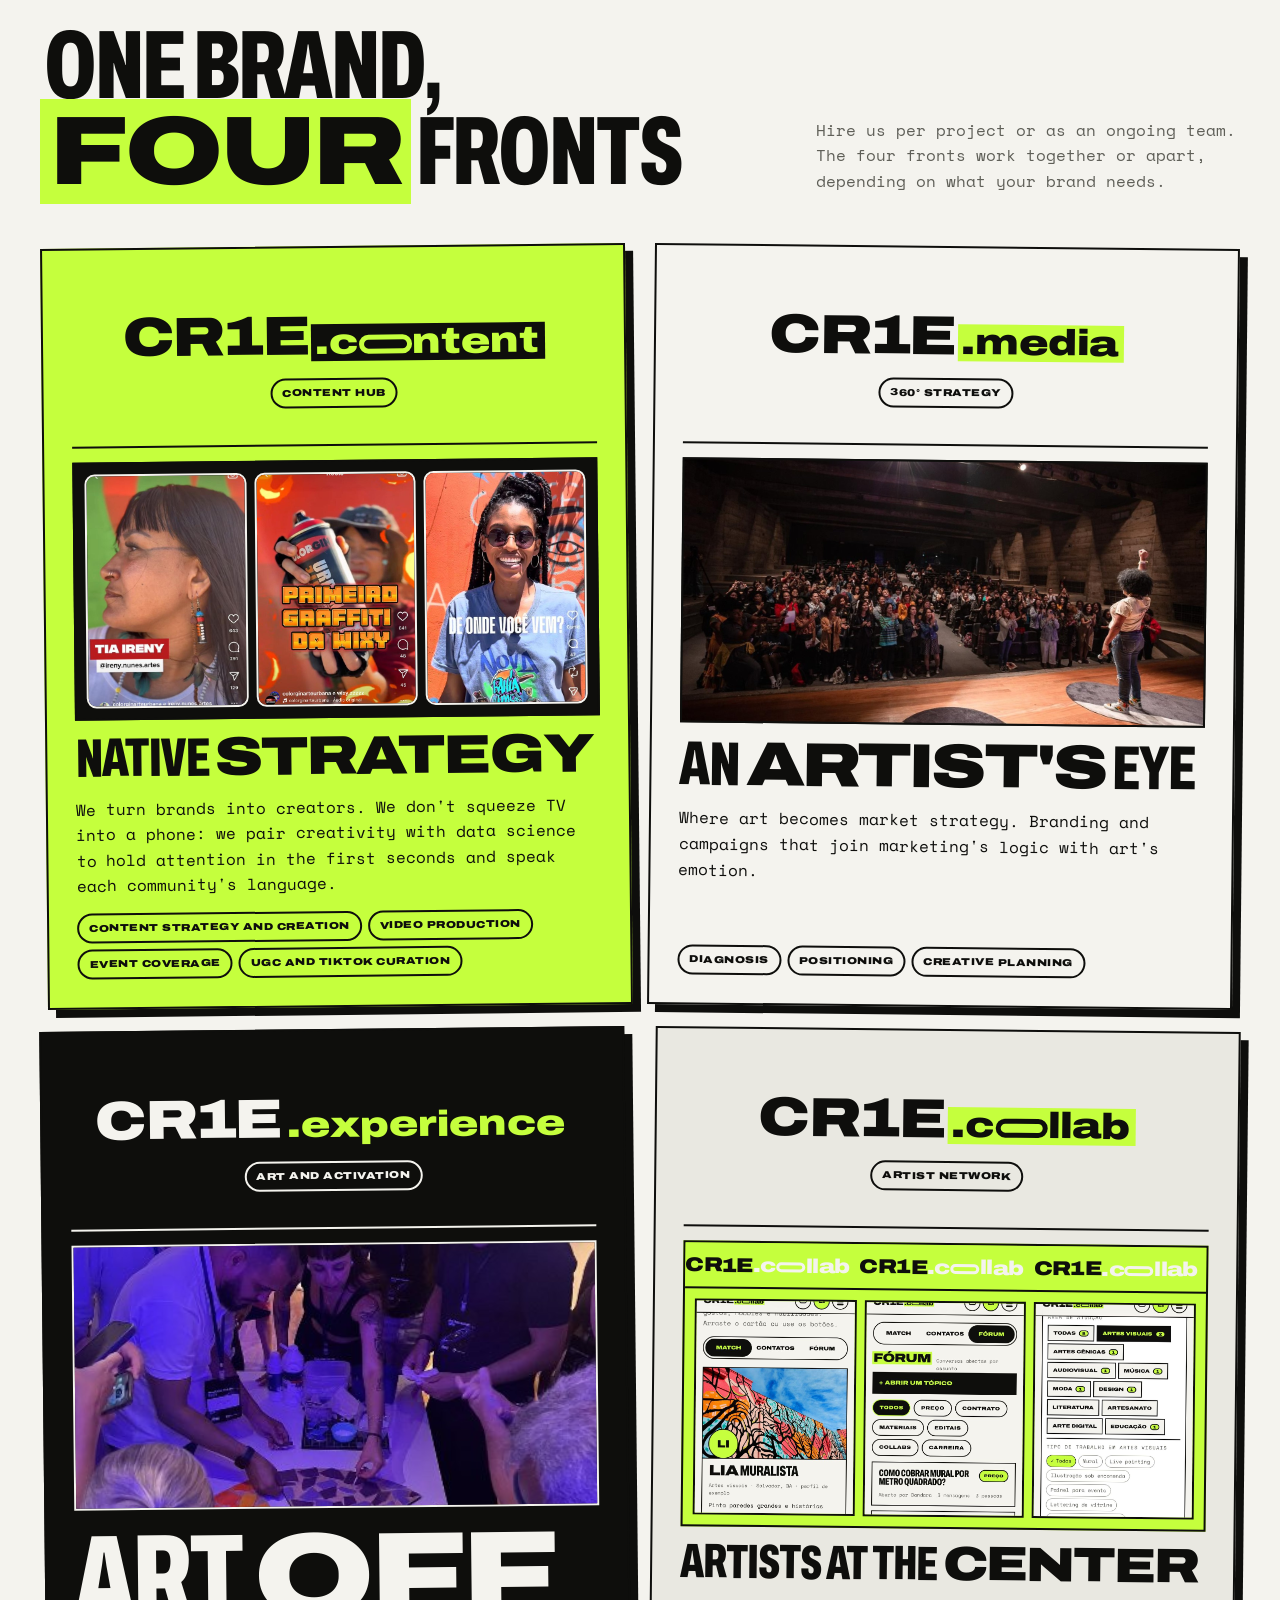
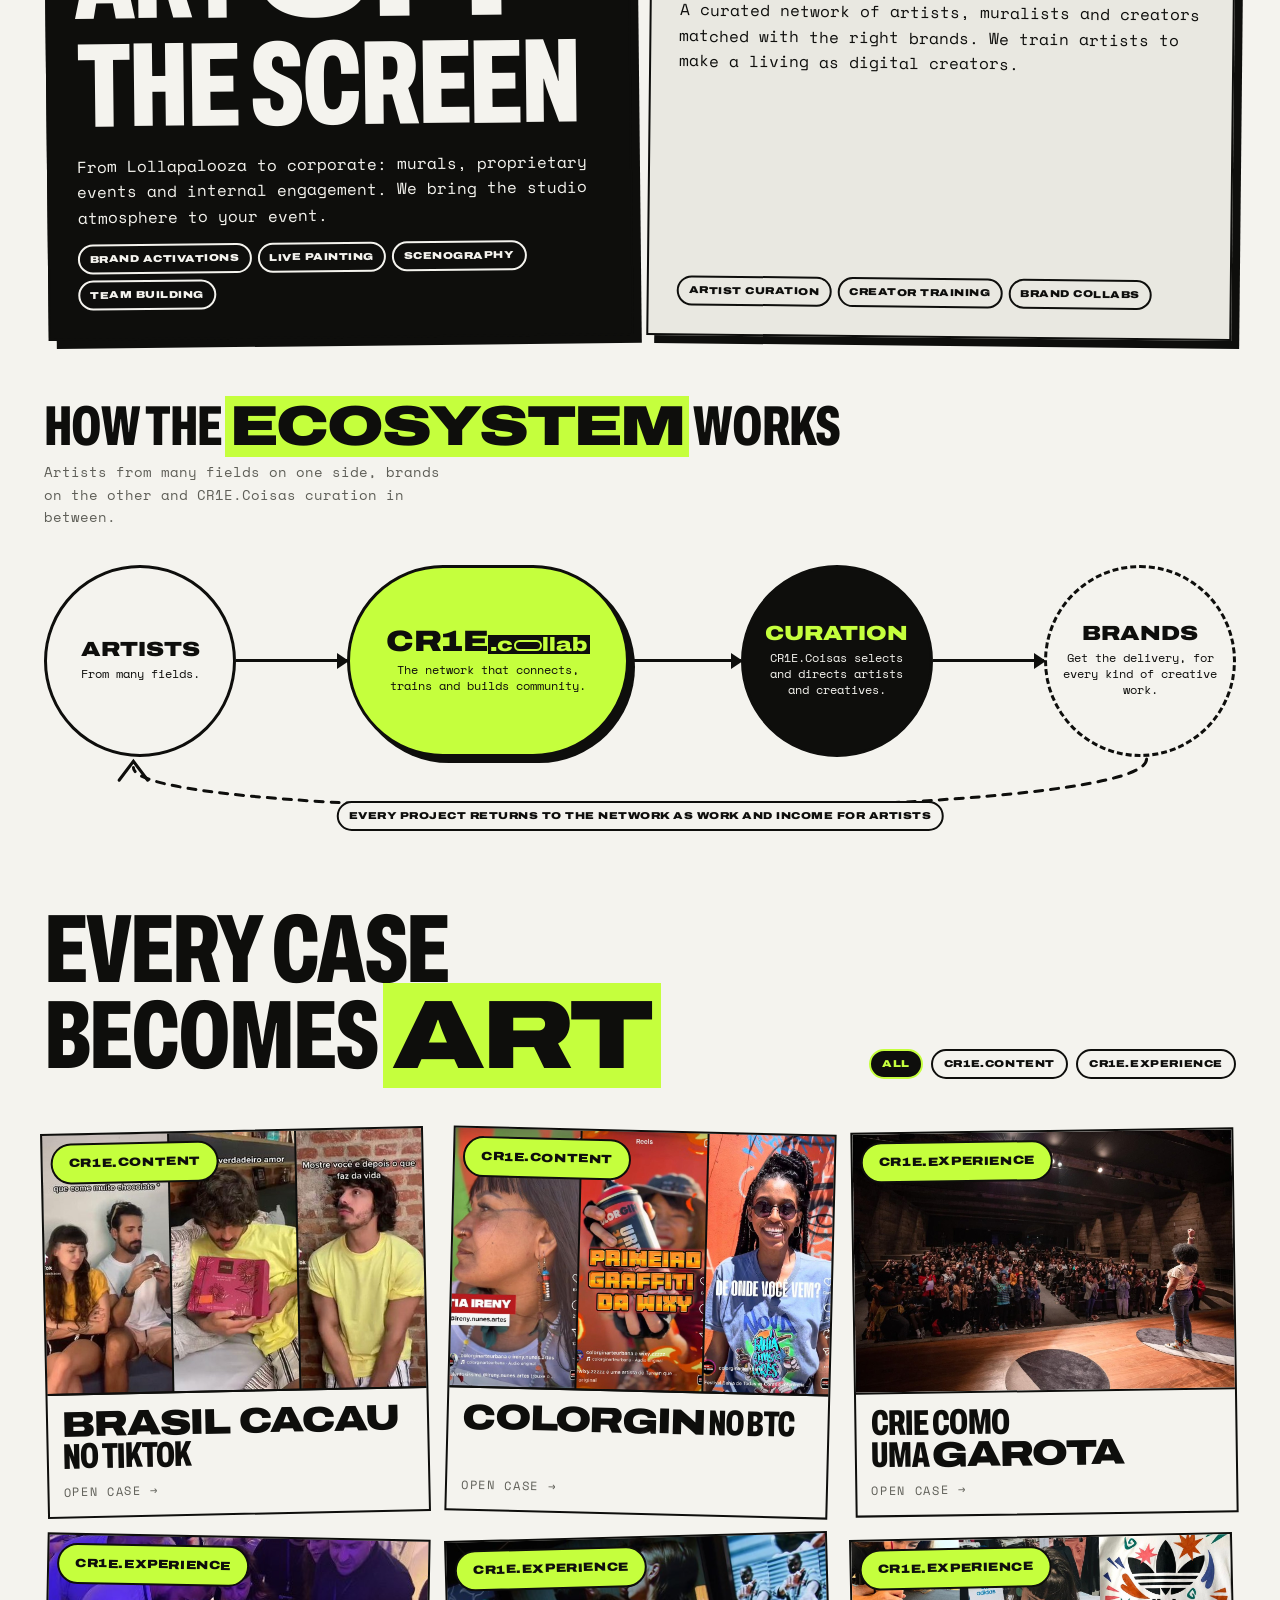
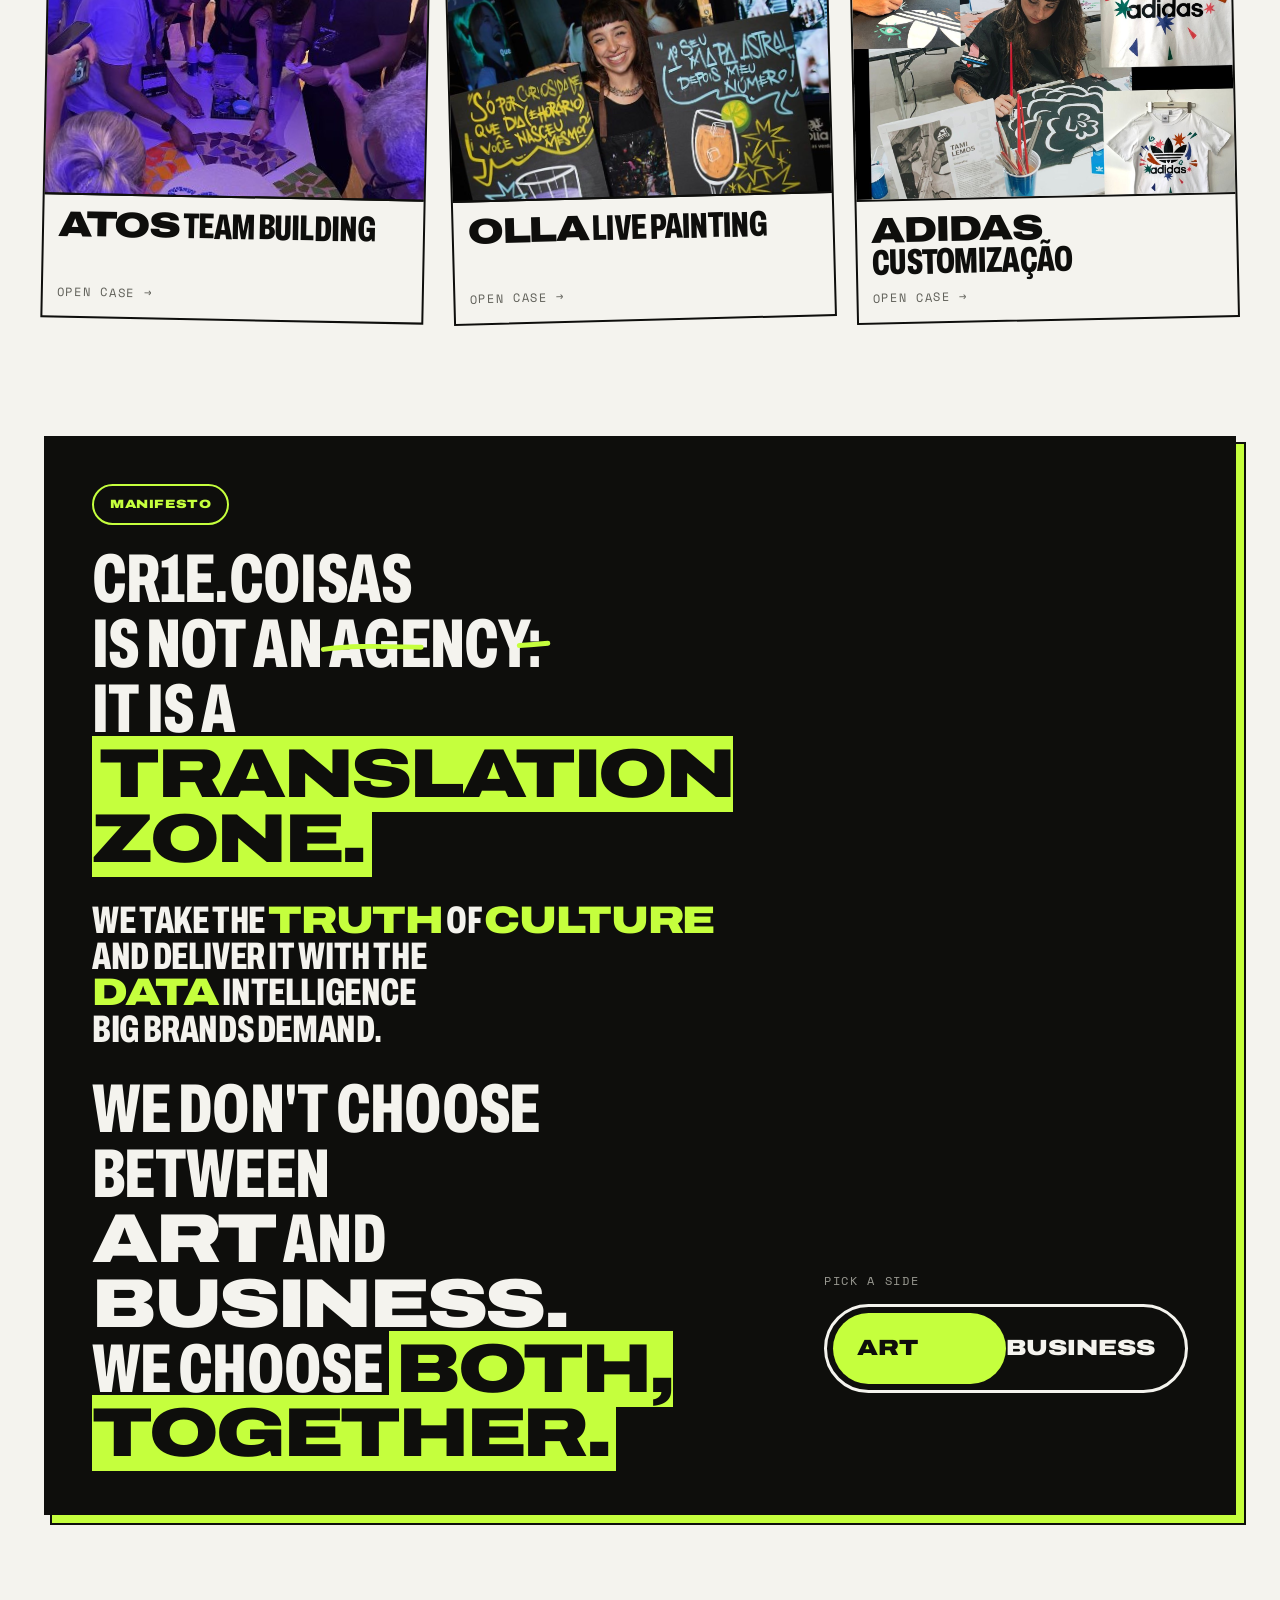
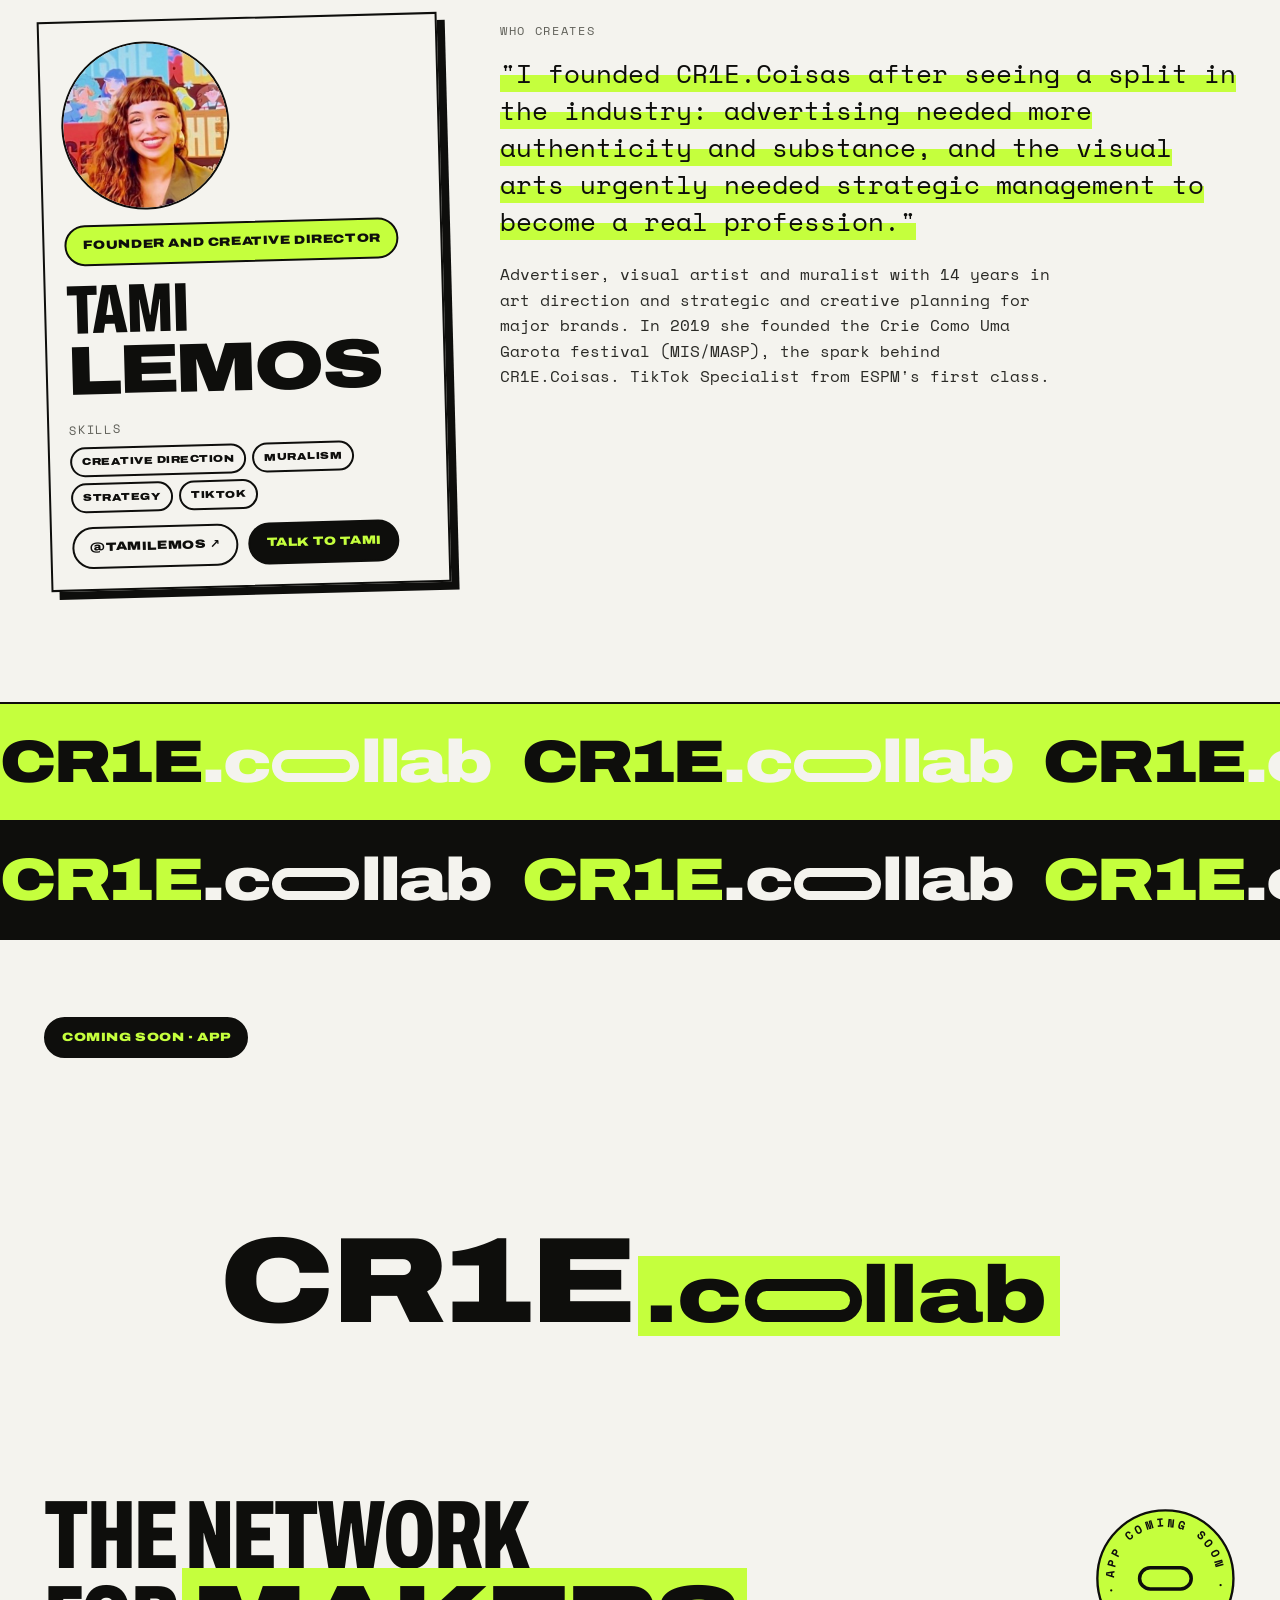
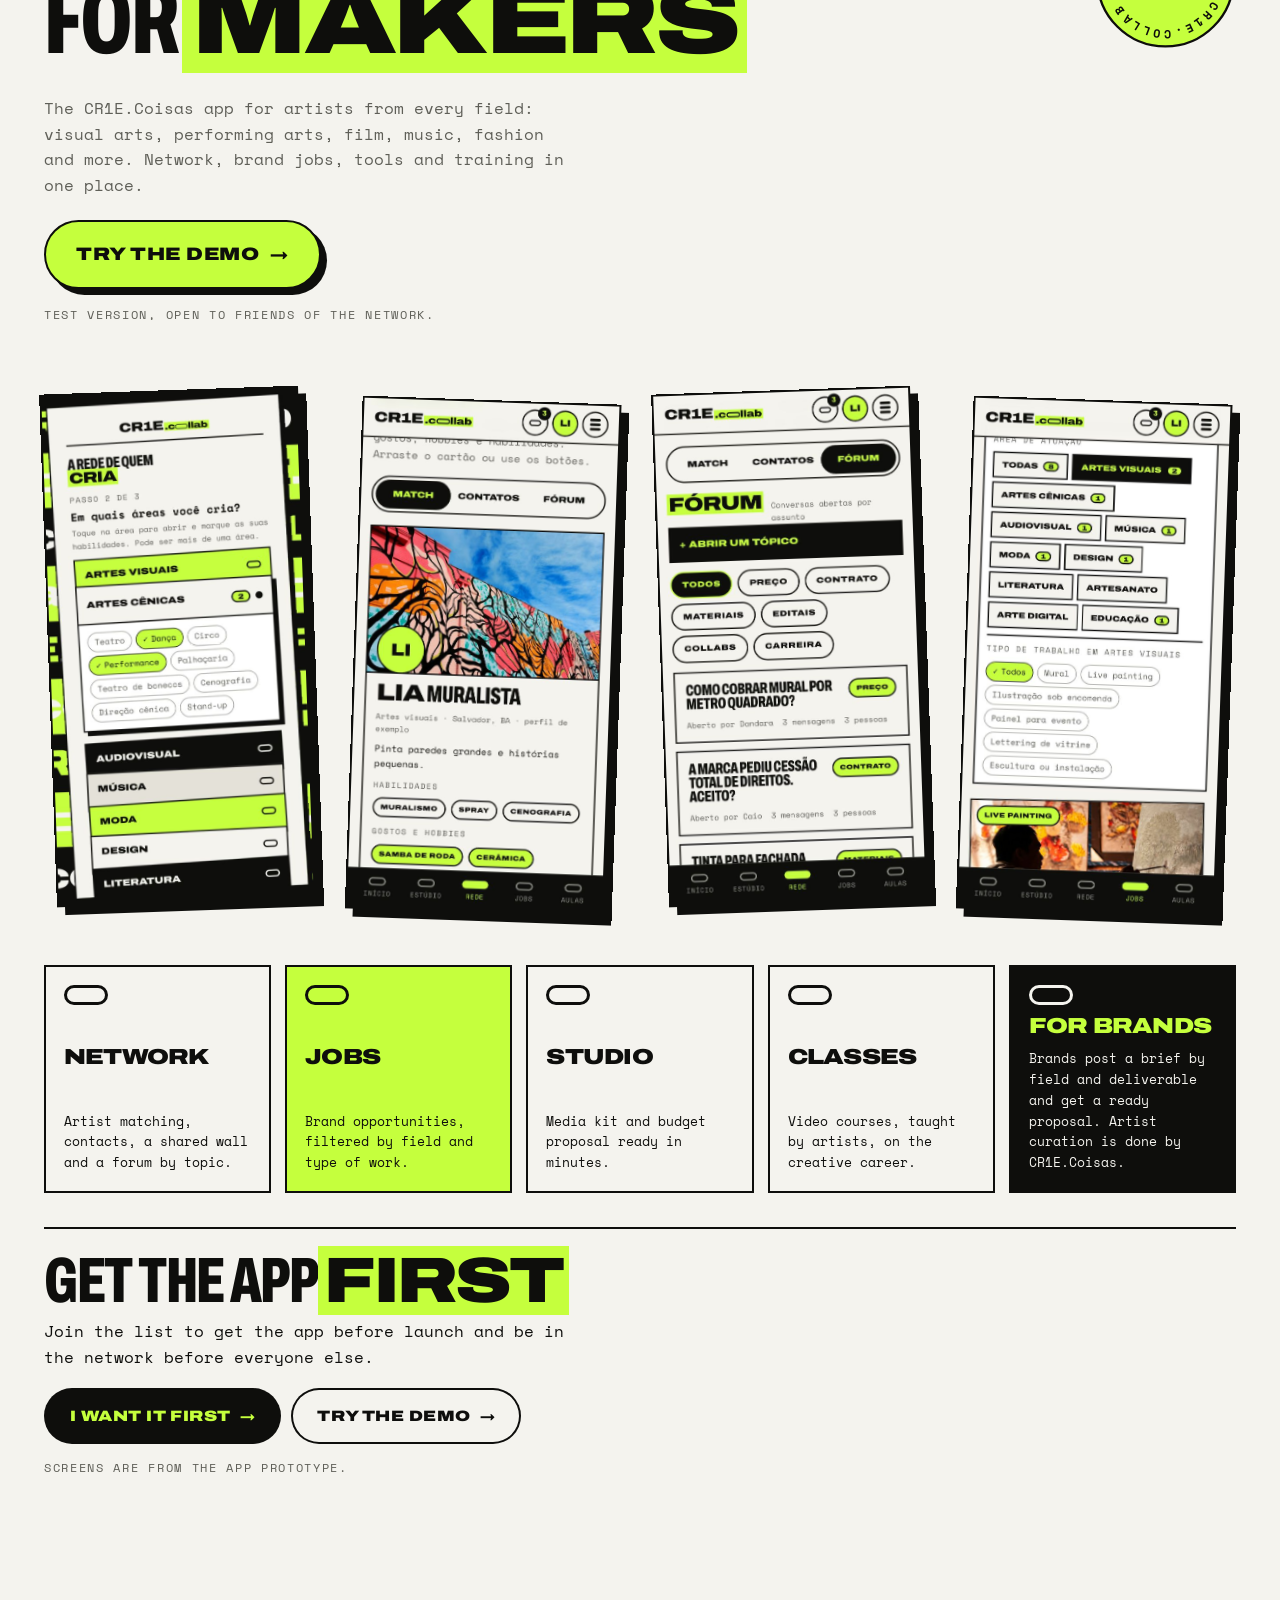
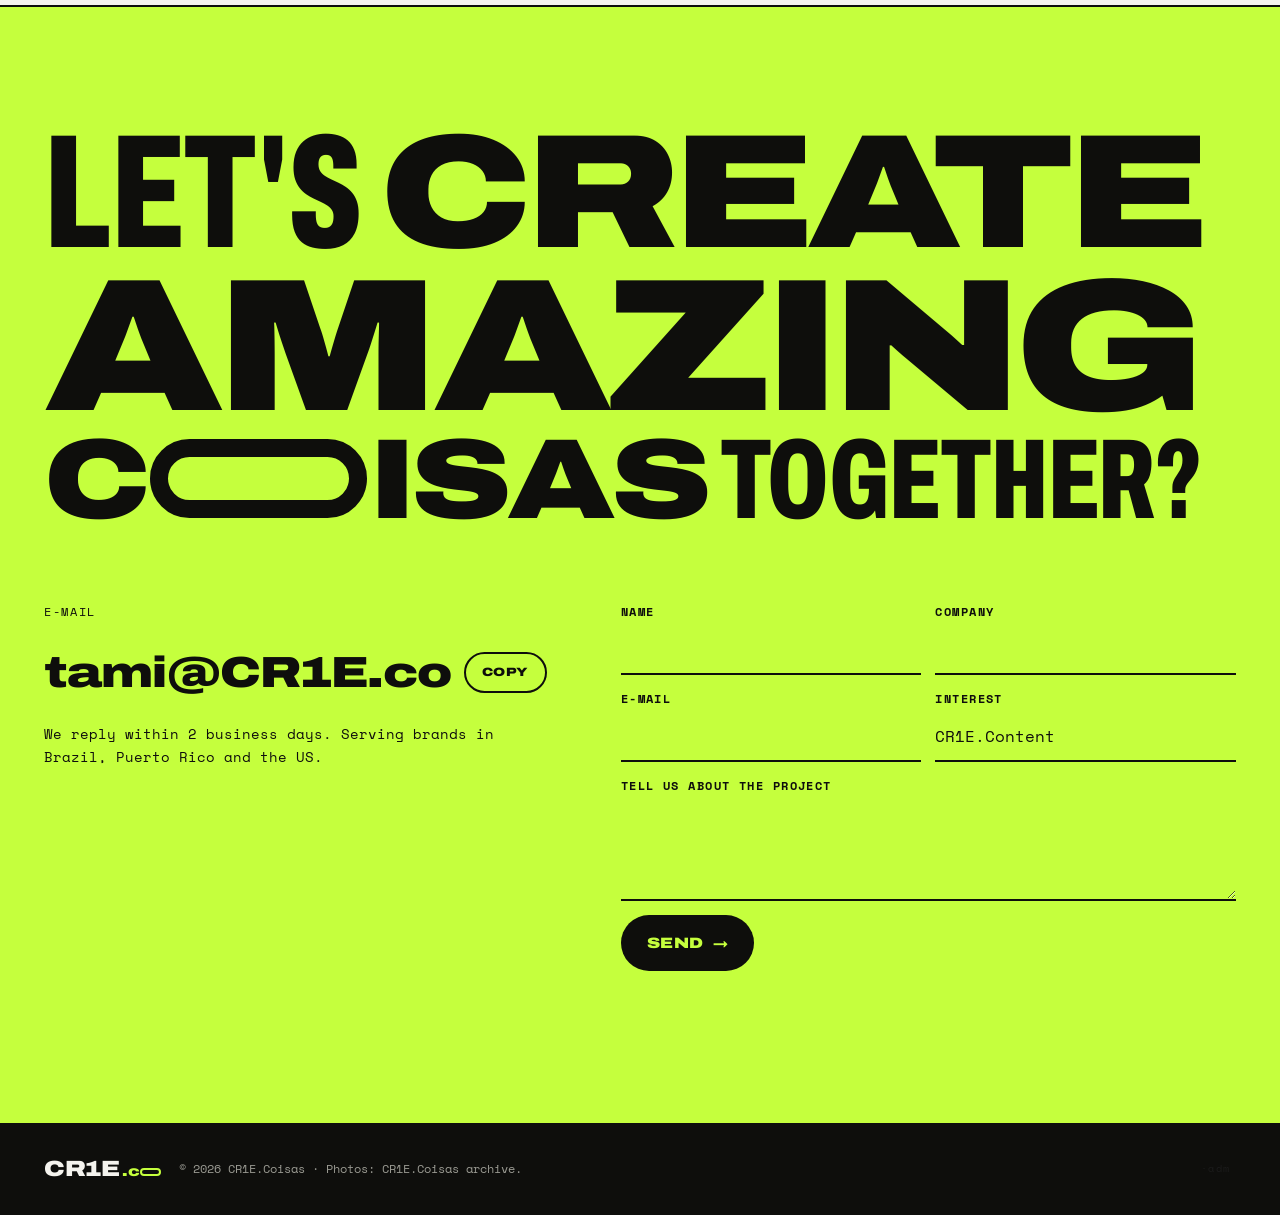
==== commit 256e7b46: "Site: título do Collab no mesmo tamanho dos outros títulos Co-Authored-By: Claude Opus 5.5 <noreply@" ====
--- a/index.html
+++ b/index.html
@@ -82,7 +82,7 @@
 /* frentes: pilha */
 .sec{padding-block:clamp(64px,9vw,130px)}
 .sec-h{display:flex;flex-wrap:wrap;justify-content:space-between;align-items:flex-end;gap:20px;margin-bottom:clamp(28px,4vw,52px)}
-.sec-h h2{font-size:clamp(36px,7.6vw,124px)}
+.sec-h h2,.pt-head h2{font-size:clamp(36px,7.6vw,124px)}
 .sec-h p{max-width:42ch;color:var(--mut);margin:0}
 .sk{position:sticky;top:calc(70px + var(--i)*54px);border:2px solid var(--preto);background:var(--kb);color:var(--kf);--logo-co:var(--kc);--mut:var(--km);margin-bottom:22px;min-height:min(600px,calc(100dvh - 300px));display:flex;flex-direction:column;transform-origin:50% 0}
 .sk.content{--kb:var(--verde);--kf:var(--preto);--kc:var(--preto);--km:var(--preto)}
@@ -752,7 +752,7 @@
   addEventListener('scroll', stack, { passive: true });
   addEventListener('resize', fit);
   document.fonts?.ready.then(fit); addEventListener('load', () => { fit(); fitF(); }); [400, 1200, 2600].forEach((ms) => setTimeout(() => { fit(); fitF(); }, ms)); addEventListener('resize', fitF);
-  { const hs = [...document.querySelectorAll('.sec-h h2, .human h2, .eco h2')]; hs.forEach((h) => h.classList.add('sf')); if ('IntersectionObserver' in window) { const o2 = new IntersectionObserver((es) => es.forEach((e) => { if (e.isIntersecting) { e.target.classList.add('in'); o2.unobserve(e.target); } }), { threshold: .6 }); hs.forEach((h) => o2.observe(h)); } else hs.forEach((h) => h.classList.add('in')); }
+  { const hs = [...document.querySelectorAll('.sec-h h2, .pt-head h2, .human h2, .eco h2')]; hs.forEach((h) => h.classList.add('sf')); if ('IntersectionObserver' in window) { const o2 = new IntersectionObserver((es) => es.forEach((e) => { if (e.isIntersecting) { e.target.classList.add('in'); o2.unobserve(e.target); } }), { threshold: .6 }); hs.forEach((h) => o2.observe(h)); } else hs.forEach((h) => h.classList.add('in')); }
   if ('IntersectionObserver' in window) new IntersectionObserver((es, o) => es.forEach((e) => { if (e.isIntersecting) { e.target.classList.add('in'); o.disconnect(); } }), { threshold: .3 }).observe($('manifesto')); else $('manifesto').classList.add('in');
 })();
 </script>
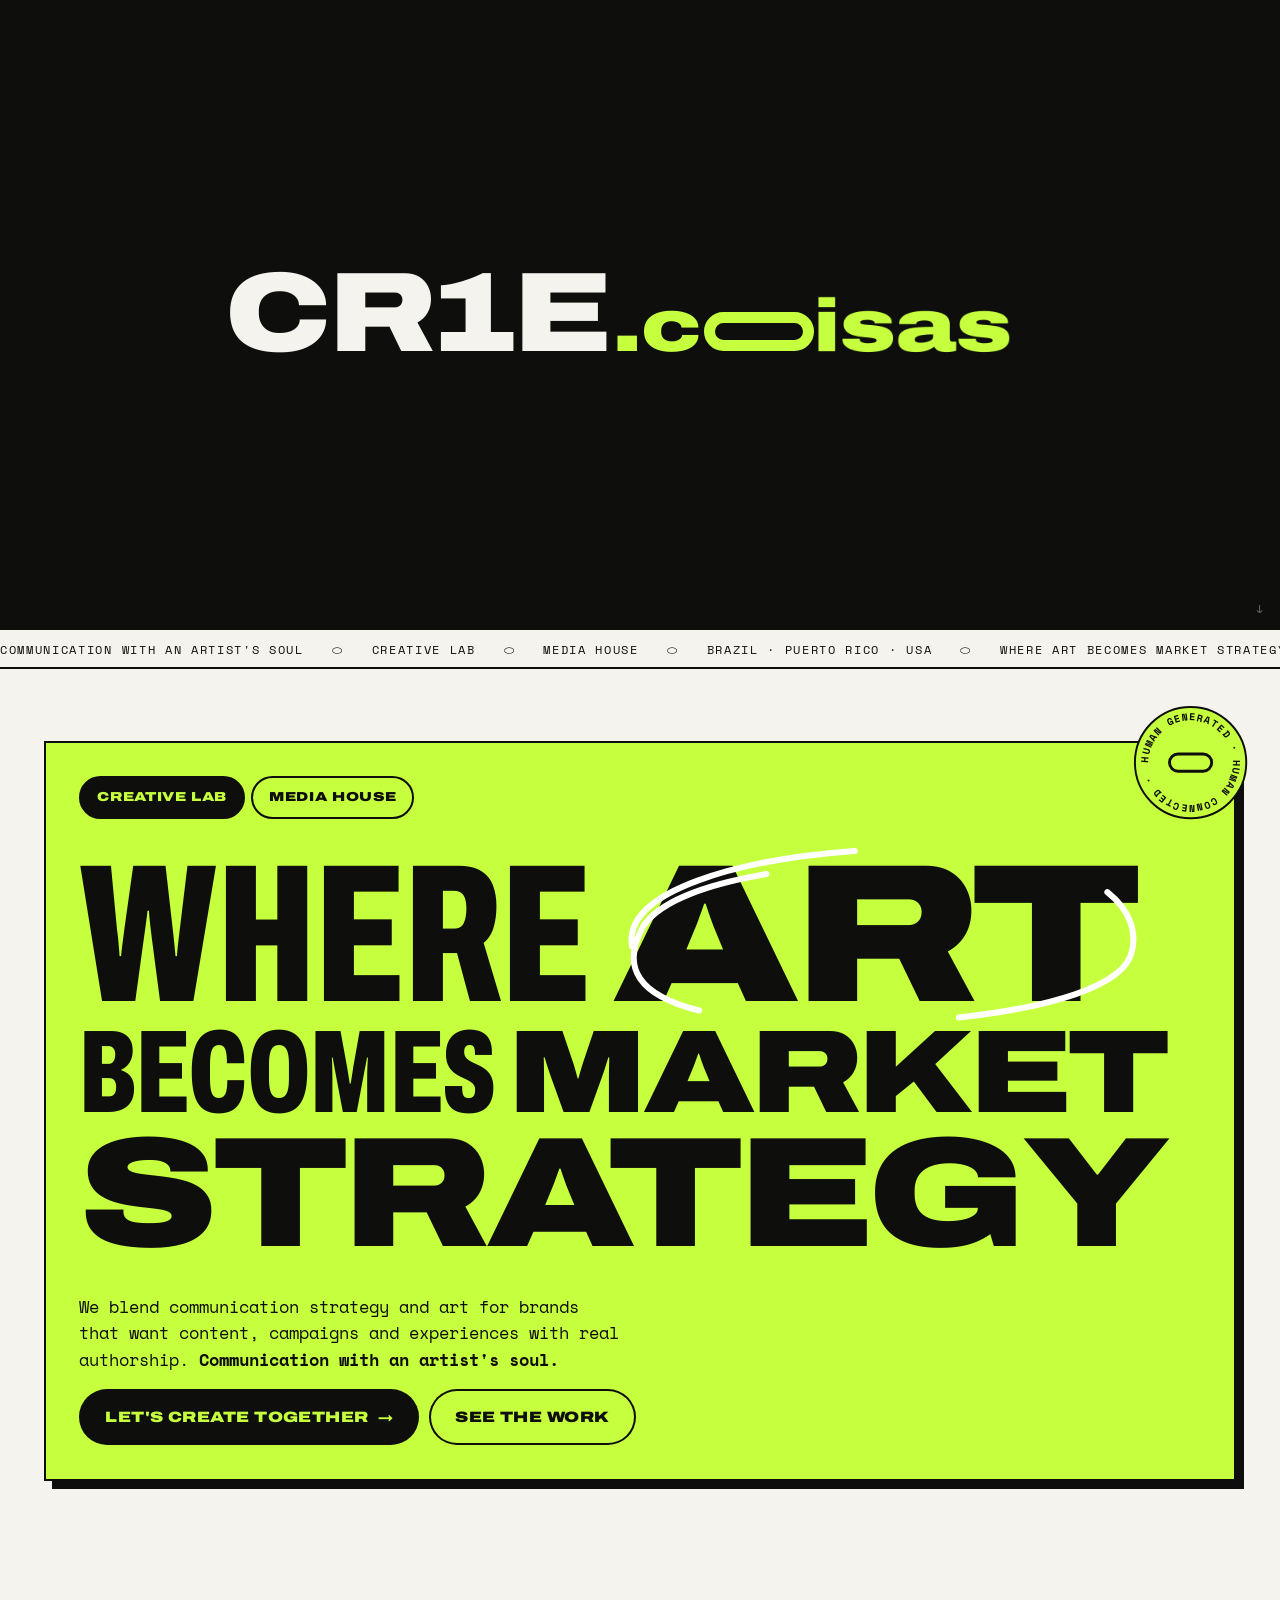
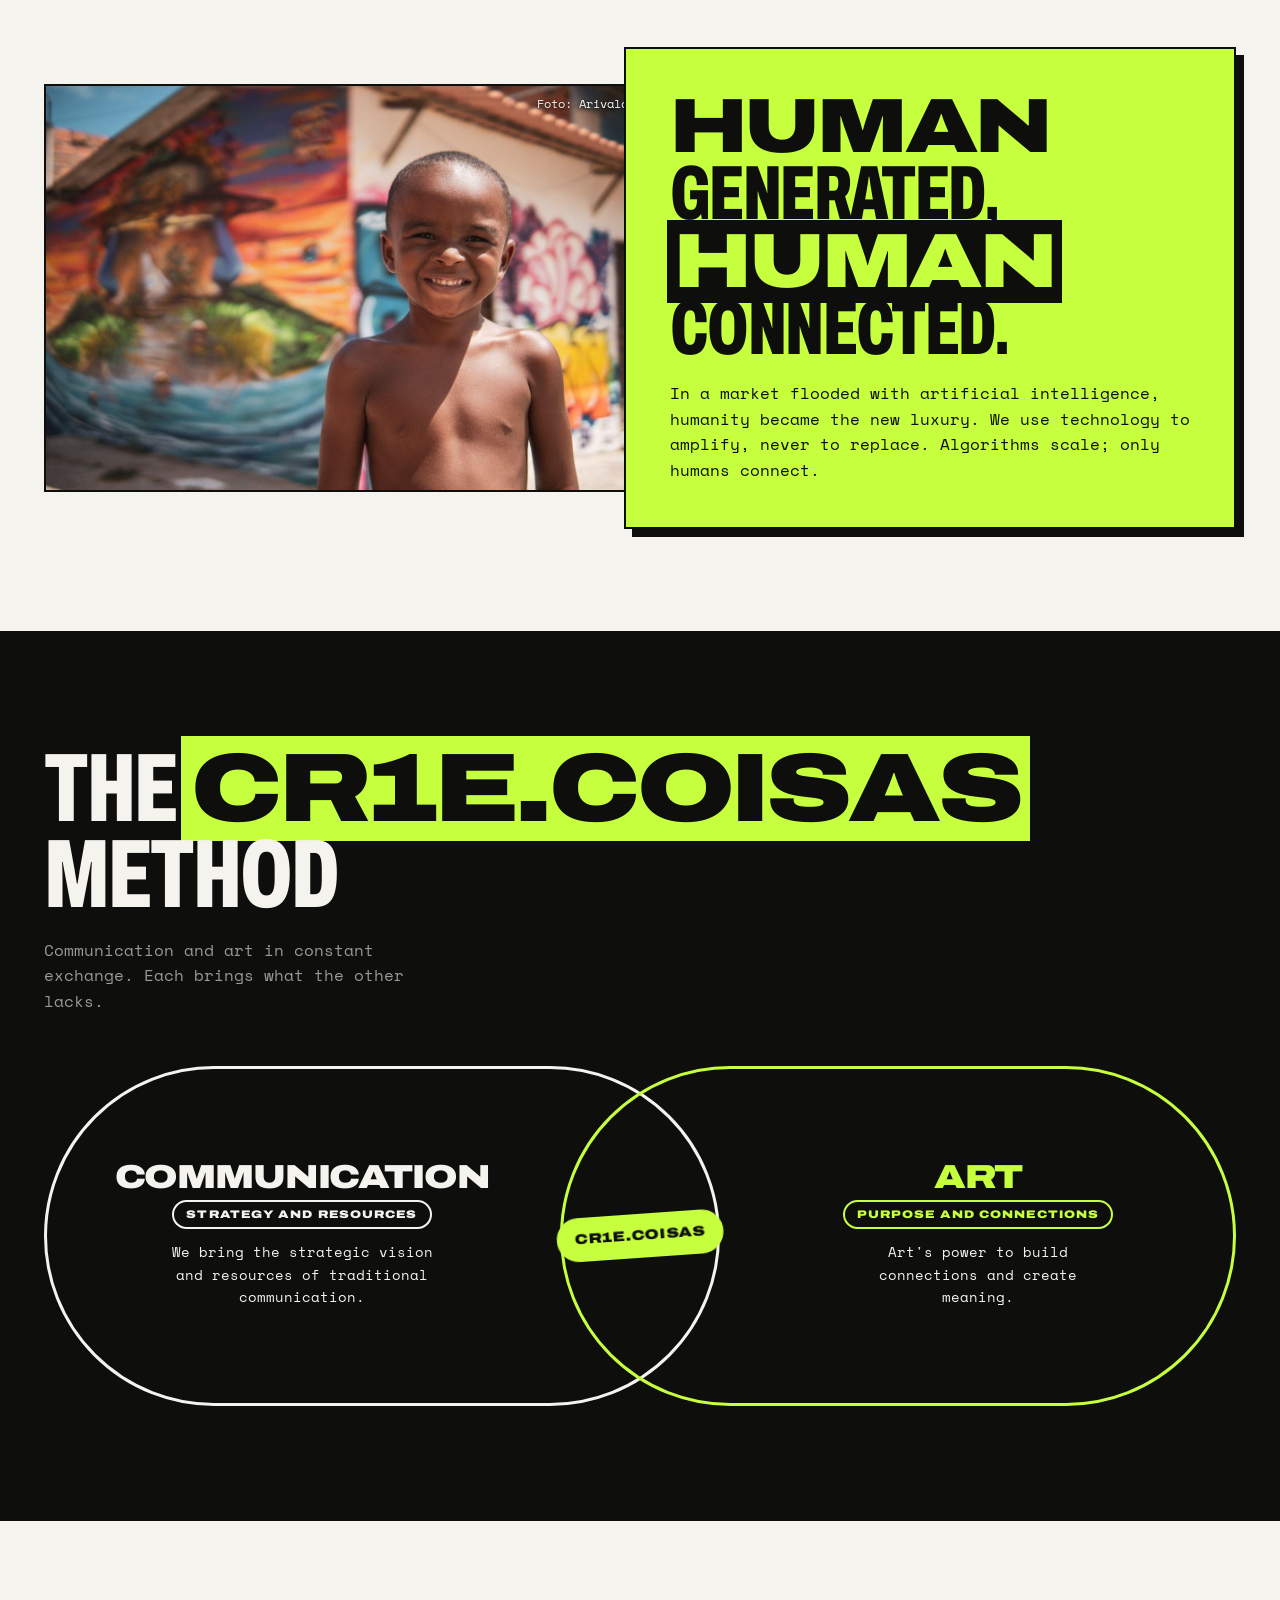
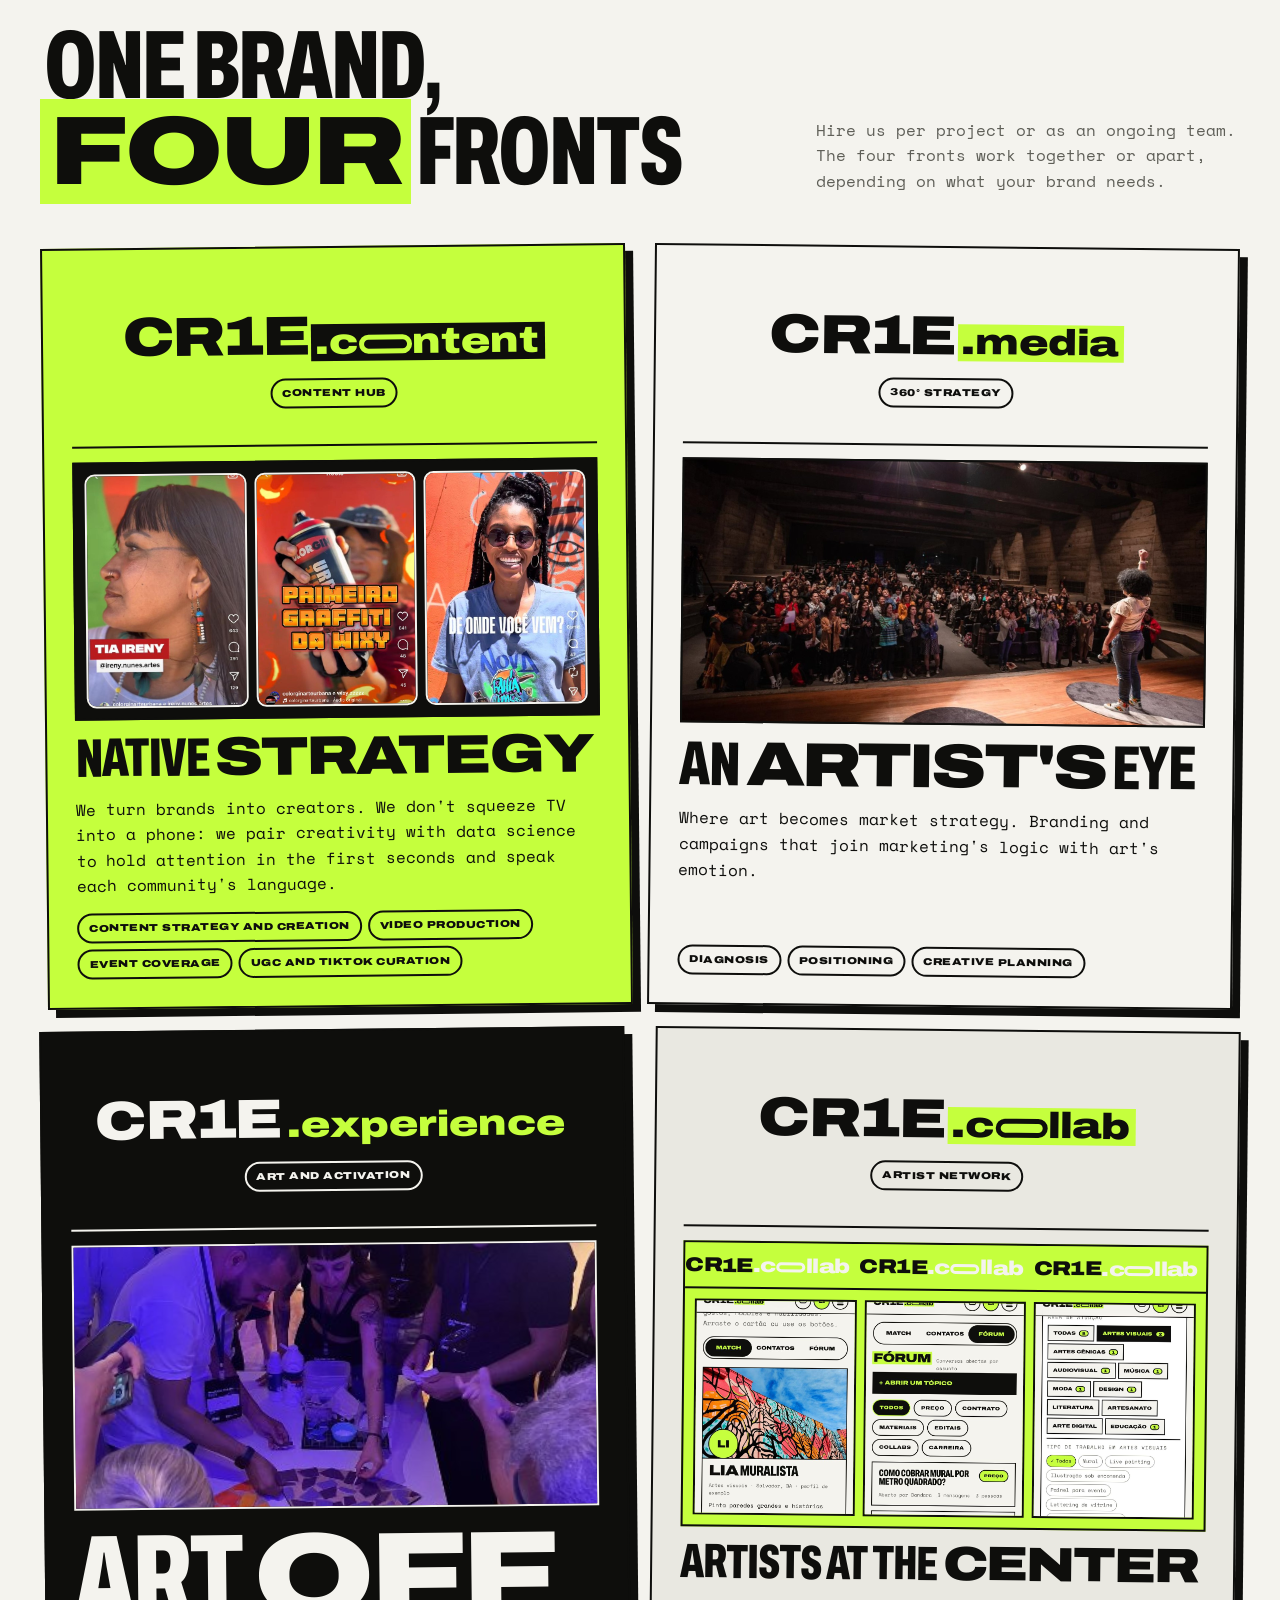
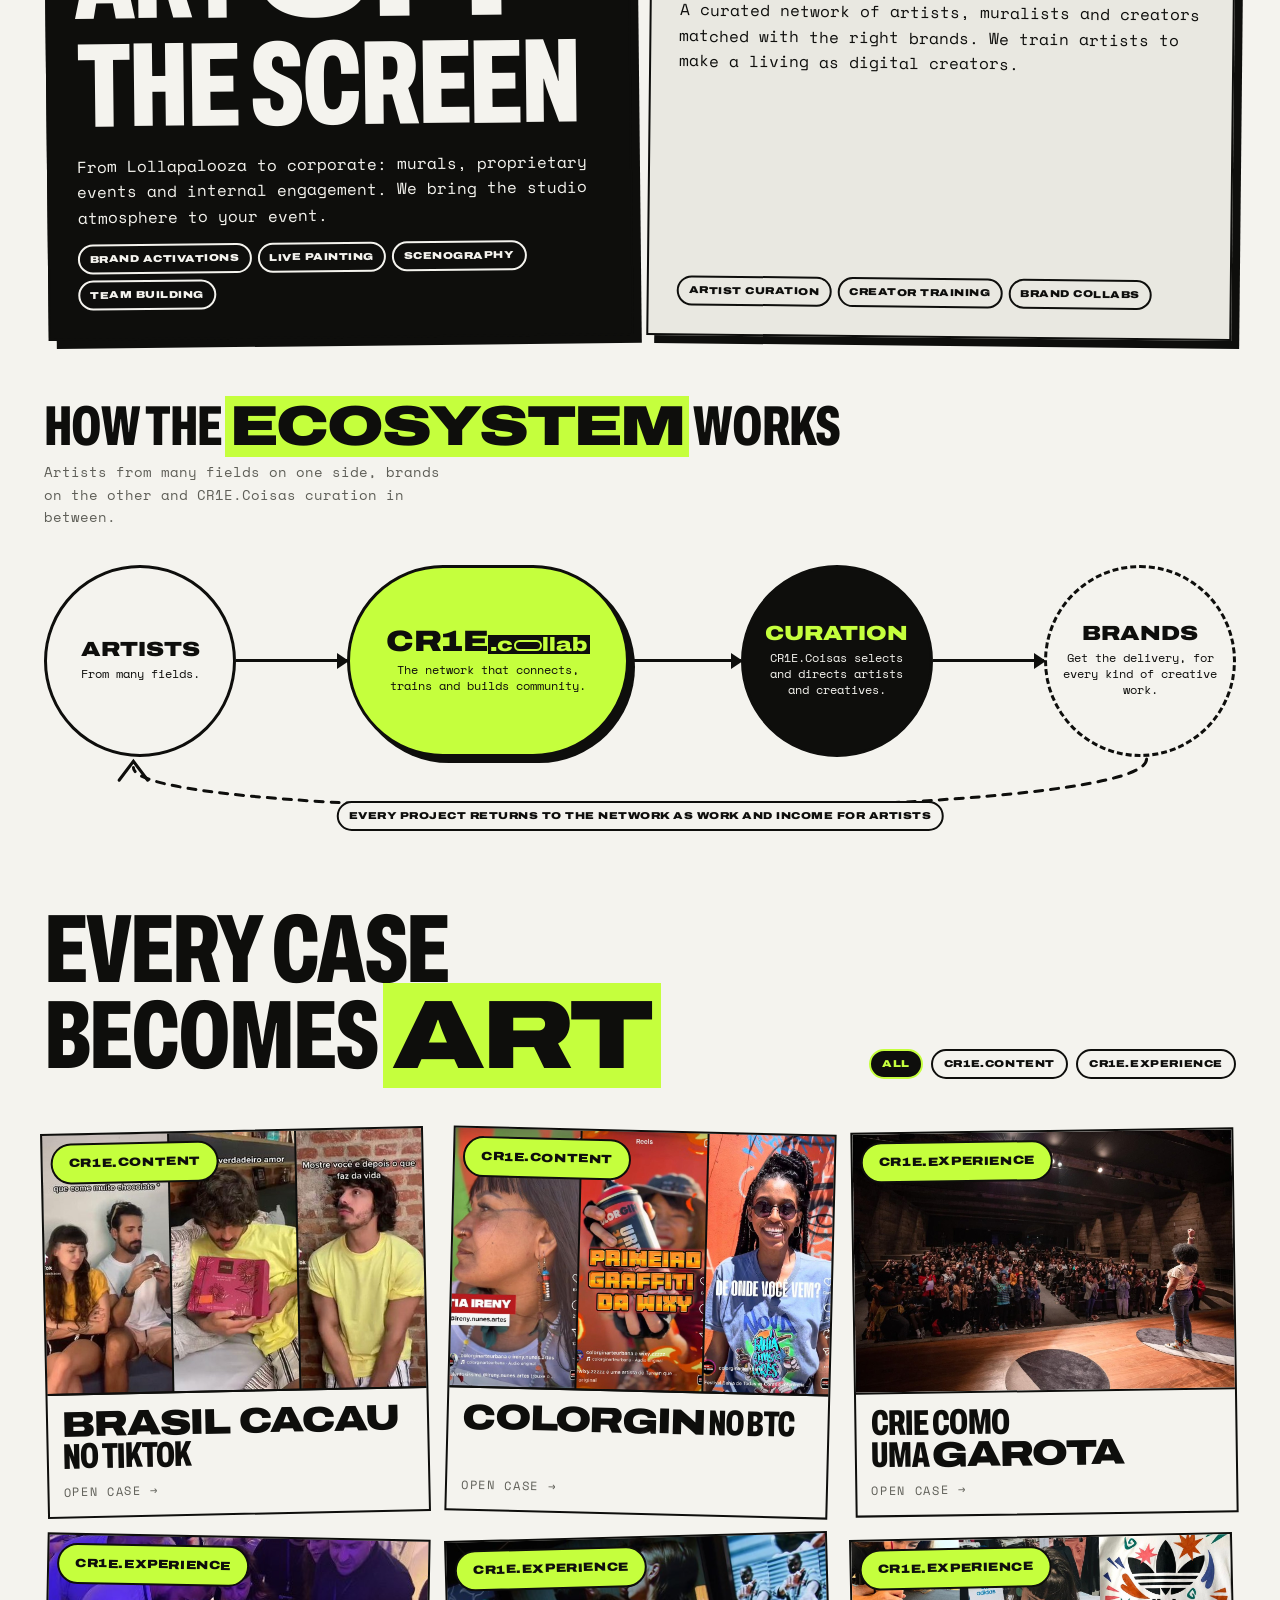
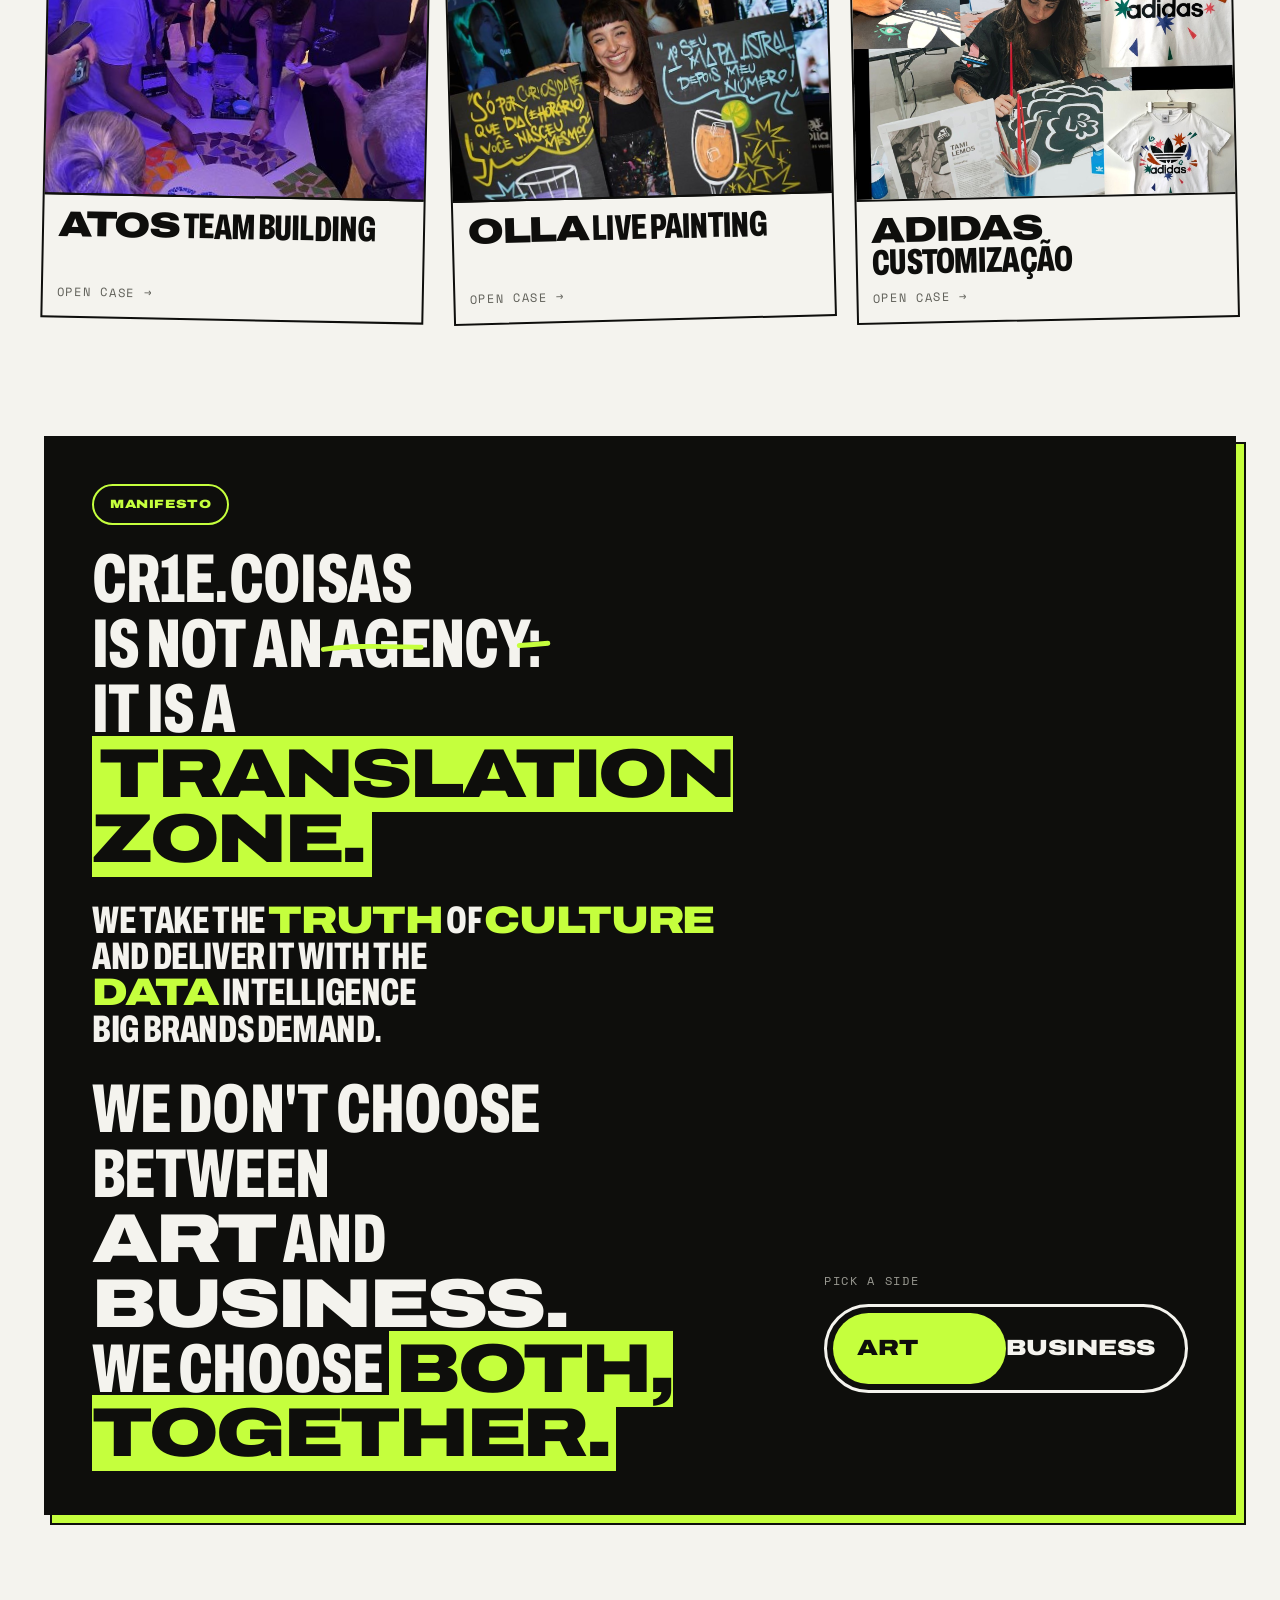
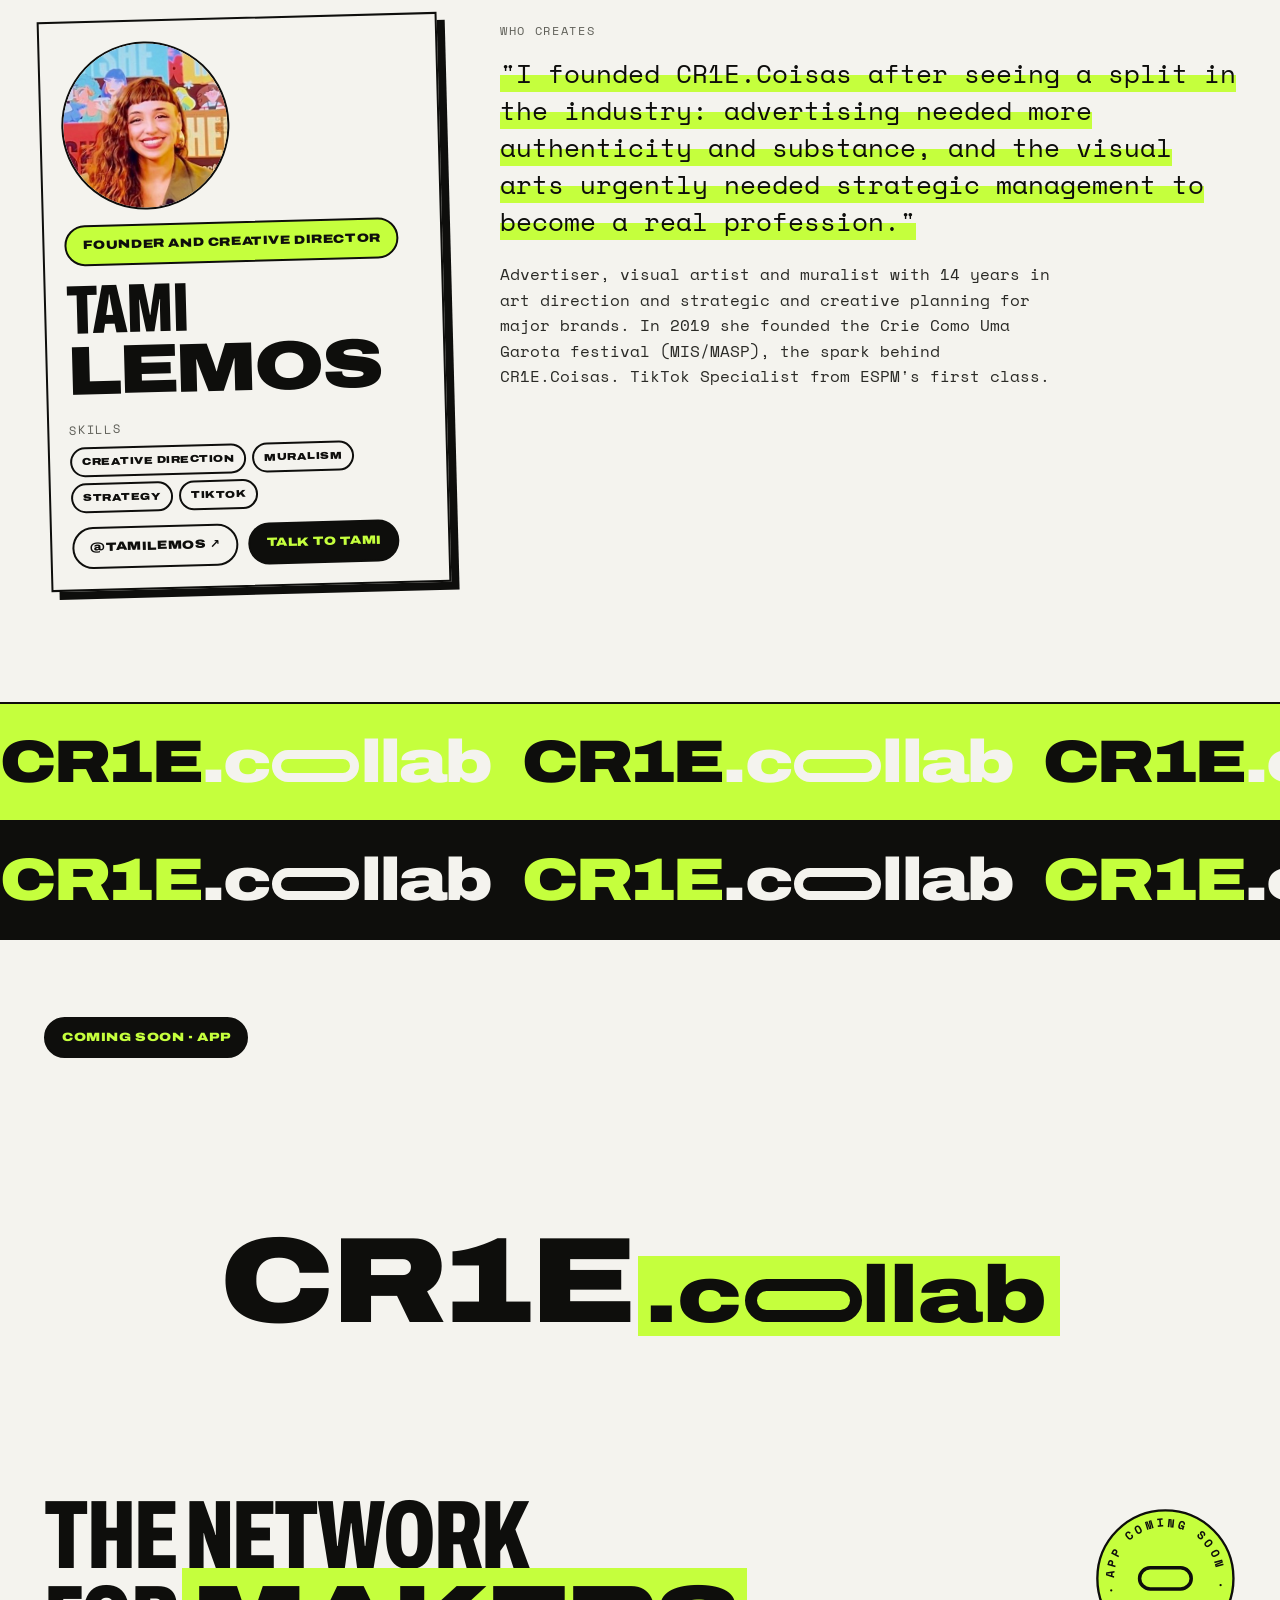
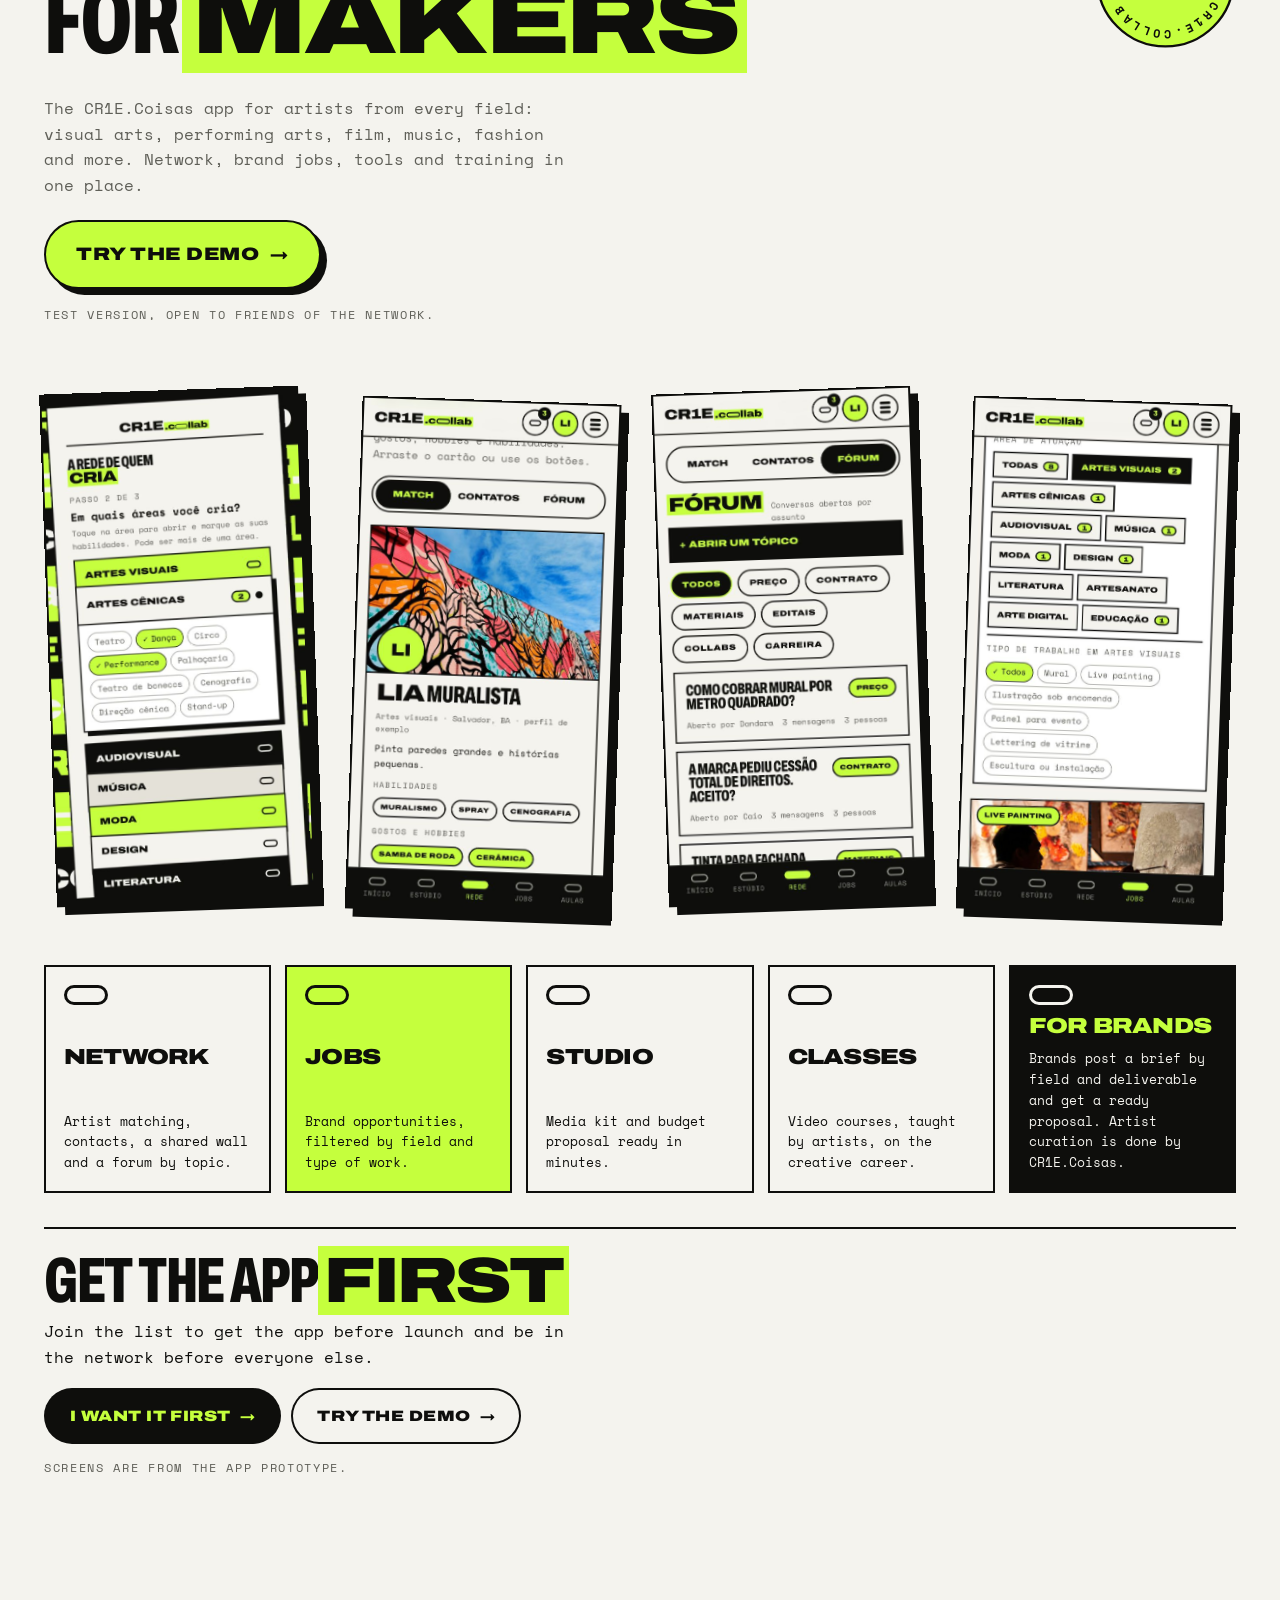
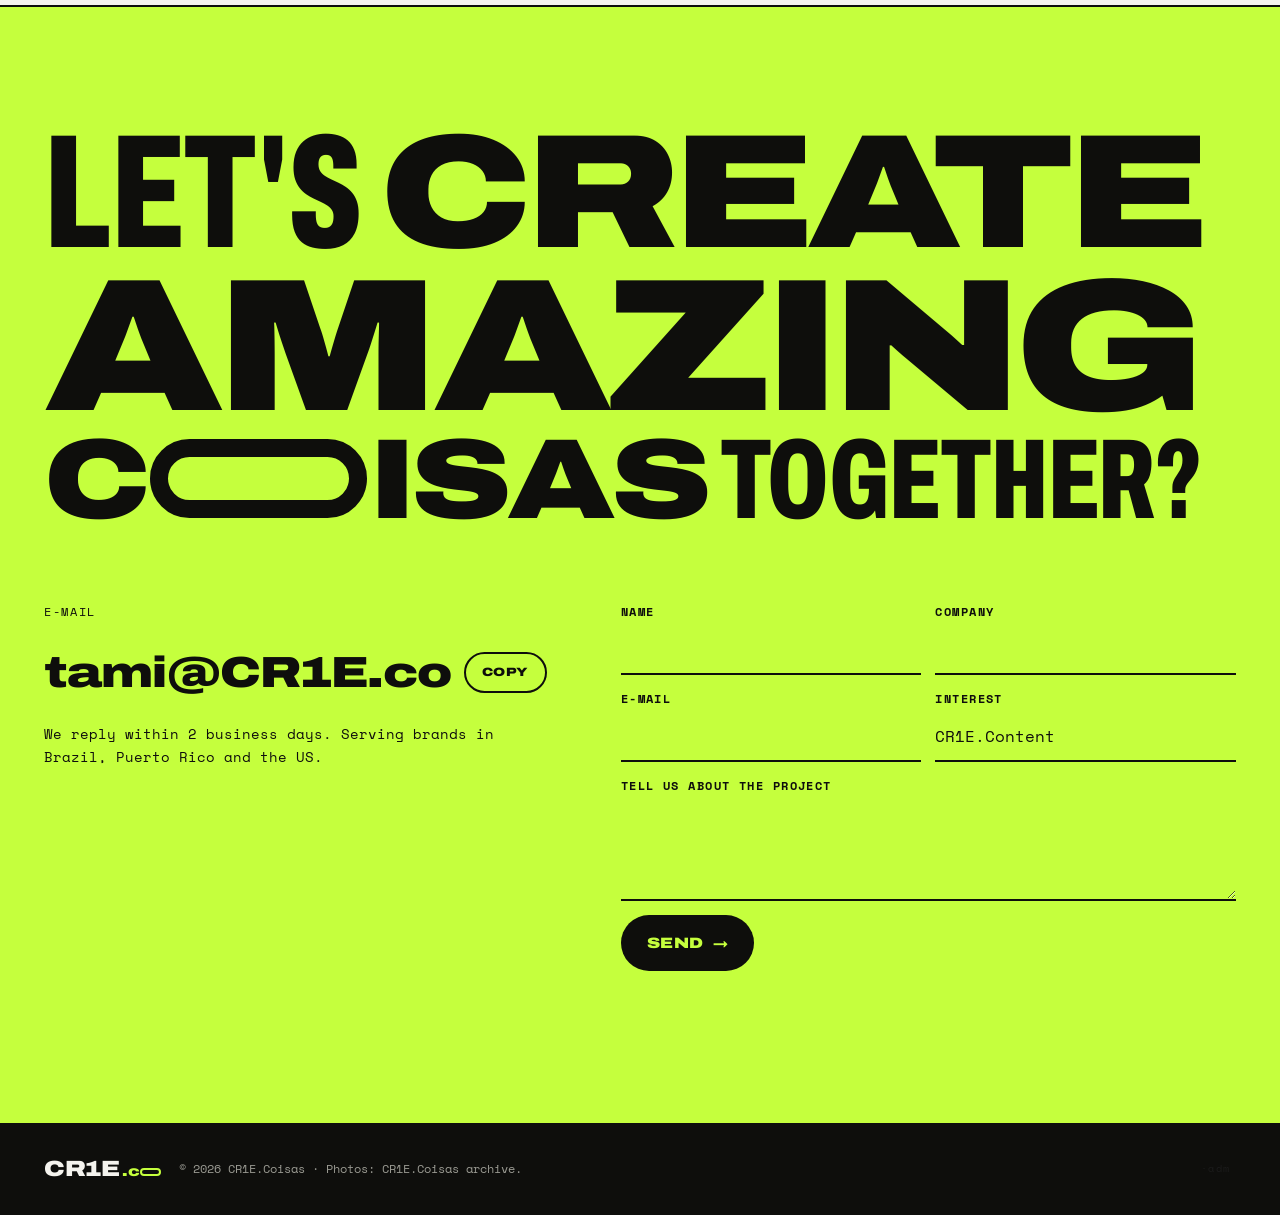
==== commit 6a4a4990: "Abertura: no site a cortina abre sozinha em 1,5 s e no app a animação dura até 1,5 s (ou enquanto ca" ====
--- a/index.html
+++ b/index.html
@@ -592,8 +592,8 @@
     <div class="pt-logo"><span class="lg" id="ptLg"></span></div>
     <div class="pt-head"><h2 class="t" data-t="pt_t" data-fmt></h2><svg class="badge pt-badge" viewBox="0 0 120 120" role="img" aria-labelledby="ptbT"><title id="ptbT" data-t="pt_seal_a"></title><defs><path id="bp2" d="M60,60 m-44,0 a44,44 0 1,1 88,0 a44,44 0 1,1 -88,0"/></defs><circle cx="60" cy="60" r="58"/><text><textPath href="#bp2" textLength="270" data-t="pt_seal"></textPath></text><rect x="38" y="51" width="44" height="18" rx="9"/></svg></div>
     <div class="pt-side"><p data-t="pt_p"></p><a class="btn demo" href="app/"><span data-t="pt_demo"></span> <span class="arr" aria-hidden="true">→</span></a><span class="lbl" data-t="pt_demo_p"></span></div></div>
-  <div class="phones"><figure class="card sh"><img src="img/app-1.jpg" alt="Tela de entrada do app: áreas de arte em pastas"></figure><figure class="card sh"><img src="img/app-2.jpg" alt="Tela Rede do app: match entre artistas"></figure><figure class="card sh"><img src="img/app-3.jpg" alt="Tela Fórum do app"></figure><figure class="card sh"><img src="img/app-4.jpg" alt="Tela Jobs do app: filtro por área de atuação"></figure></div>
-  <div class="cb2"><div class="card"><i></i><h3 class="t w" data-t="cb_2t"></h3><p data-t="cb_2"></p></div><div class="card v"><i></i><h3 class="t w">Jobs</h3><p data-t="cb_1"></p></div><div class="card"><i></i><h3 class="t w" data-t="cb_3t"></h3><p data-t="cb_3"></p></div><div class="card"><i></i><h3 class="t w" data-t="cb_4t"></h3><p data-t="cb_4"></p></div><div class="card k"><i></i><h3 class="t w" data-t="cb_5t"></h3><p data-t="cb_5"></p></div></div>
+  <div class="phones"><figure class="card sh"><img src="img/app-1.jpg" alt="Tela de entrada do app: áreas de arte em pastas"></figure><figure class="card sh"><img src="img/app-2.jpg" alt="Tela Rede do app: match entre artistas"></figure><figure class="card sh"><img src="img/app-3.jpg" alt="Tela Fórum do app"></figure><figure class="card sh"><img src="img/app-4.jpg" alt="Tela Vagas do app: filtro por área de atuação"></figure></div>
+  <div class="cb2"><div class="card"><i></i><h3 class="t w" data-t="cb_2t"></h3><p data-t="cb_2"></p></div><div class="card v"><i></i><h3 class="t w" data-t="cb_1t"></h3><p data-t="cb_1"></p></div><div class="card"><i></i><h3 class="t w" data-t="cb_3t"></h3><p data-t="cb_3"></p></div><div class="card"><i></i><h3 class="t w" data-t="cb_4t"></h3><p data-t="cb_4"></p></div><div class="card k"><i></i><h3 class="t w" data-t="cb_5t"></h3><p data-t="cb_5"></p></div></div>
   <div class="pt-call"><h3 class="t" data-t="pt_call" data-fmt></h3><p data-t="pt_call_p"></p></div>
   <div class="ctas" style="margin-top:18px"><button class="btn k" type="button" data-portal><span data-t="pt_cta"></span> <span class="arr" aria-hidden="true">→</span></button><a class="btn ln" href="app/"><span data-t="pt_proto"></span> →</a></div>
   <p class="lbl" style="margin-top:14px" data-t="pt_note"></p>
@@ -663,13 +663,14 @@
 
   /* abertura: cortina de estampa */
   const intro = $('intro');
-  if (reduce) intro.remove(); else {
+  let introSeen = false; try { introSeen = !!sessionStorage.getItem('cr1e-intro'); sessionStorage.setItem('cr1e-intro', '1'); } catch (er) {}
+  if (reduce || introSeen) intro.remove(); else {
     const word = 'CR1E<b>.C<i></i>ISAS</b>';
     const n = Math.max(6, Math.round(innerHeight / 90));
     for (let i = 0; i < n; i++) { const r = document.createElement('div'); r.className = 'row'; r.style.setProperty('--i', i); r.setAttribute('aria-hidden', 'true'); r.innerHTML = `<div class="row-t" style="animation-duration:${24 + (i % 3) * 8}s">${Array(16).fill(`<span>${word}</span>`).join('')}</div>`; intro.appendChild(r); }
     document.documentElement.classList.add('lock');
     const go = () => { intro.classList.add('go'); document.documentElement.classList.remove('lock'); setTimeout(() => intro.remove(), 1500); };
-    intro.addEventListener('click', go); $('open').focus({ preventScroll: true });
+    intro.addEventListener('click', go, { once: true }); $('open').focus({ preventScroll: true }); setTimeout(() => { if (!intro.classList.contains('go')) go(); }, 1500);
   }
 
   Object.assign(C.T, {
@@ -678,7 +679,7 @@
     pf_sk: ['Habilidades', 'Skills'], pf_s1: ['Direção criativa', 'Creative direction'], pf_s2: ['Muralismo', 'Muralism'], pf_s3: ['Estratégia', 'Strategy'],
     pt_k: ['Em breve · aplicativo', 'Coming soon · app'], pt_t: ['a rede de/quem ^^cria', 'the network/for ^^makers'],
     fr_t: ['Uma marca,/^^quatro frentes', 'One brand,/^^four fronts'], mt_t: ['Metodologia/^^CR1E.Coisas', 'The ^^CR1E.Coisas/method'],
-    pt_p: ['O aplicativo da CR1E.Coisas para artistas de todas as áreas: artes visuais, artes cênicas, audiovisual, música, moda e mais. Rede, jobs com marcas, ferramentas e formação num só lugar.', 'The CR1E.Coisas app for artists from every field: visual arts, performing arts, film, music, fashion and more. Network, brand jobs, tools and training in one place.'],
+    pt_p: ['O aplicativo da CR1E.Coisas para artistas de todas as áreas: artes visuais, artes cênicas, audiovisual, música, moda e mais. Rede, vagas com marcas, ferramentas e formação num só lugar.', 'The CR1E.Coisas app for artists from every field: visual arts, performing arts, film, music, fashion and more. Network, brand jobs, tools and training in one place.'],
     eco_t: ['Como funciona o ^^ecossistema', 'How the ^^ecosystem works'],
     eco_p: ['Artistas de diversas atuações de um lado, marcas do outro e a curadoria da CR1E.Coisas no meio.', 'Artists from many fields on one side, brands on the other and CR1E.Coisas curation in between.'],
     eco_1t: ['Artistas', 'Artists'], eco_1: ['De diversas atuações.', 'From many fields.'],
@@ -690,6 +691,7 @@
     pt_proto: ['Testar a versão demo', 'Try the demo'], pt_demo: ['Testar a versão demo', 'Try the demo'], pt_demo_p: ['Versão de teste, aberta para amigos da rede.', 'Test version, open to friends of the network.'], pt_note: ['As telas são do protótipo do aplicativo.', 'Screens are from the app prototype.'],
     cb_5t: ['Para marcas', 'For brands'], cb_5: ['A marca publica o briefing por área e tipo de entrega e recebe a proposta pronta. A curadoria dos artistas é da CR1E.Coisas.', 'Brands post a brief by field and deliverable and get a ready proposal. Artist curation is done by CR1E.Coisas.'],
     fr_p: ['Contrate por projeto ou como time contínuo. As quatro frentes trabalham juntas ou separadas, conforme o que a sua marca precisa.', 'Hire us per project or as an ongoing team. The four fronts work together or apart, depending on what your brand needs.'],
+    cb_1t: ['Vagas', 'Jobs'],
     cb_1: ['Oportunidades com marcas, filtradas por área de atuação e tipo de trabalho.', 'Brand opportunities, filtered by field and type of work.'],
     cb_2t: ['Rede', 'Network'], cb_2: ['Match entre artistas, contatos, mural e fórum por assunto.', 'Artist matching, contacts, a shared wall and a forum by topic.'],
     cb_3t: ['Estúdio', 'Studio'], cb_3: ['Media kit e proposta de orçamento prontos em minutos.', 'Media kit and budget proposal ready in minutes.'],
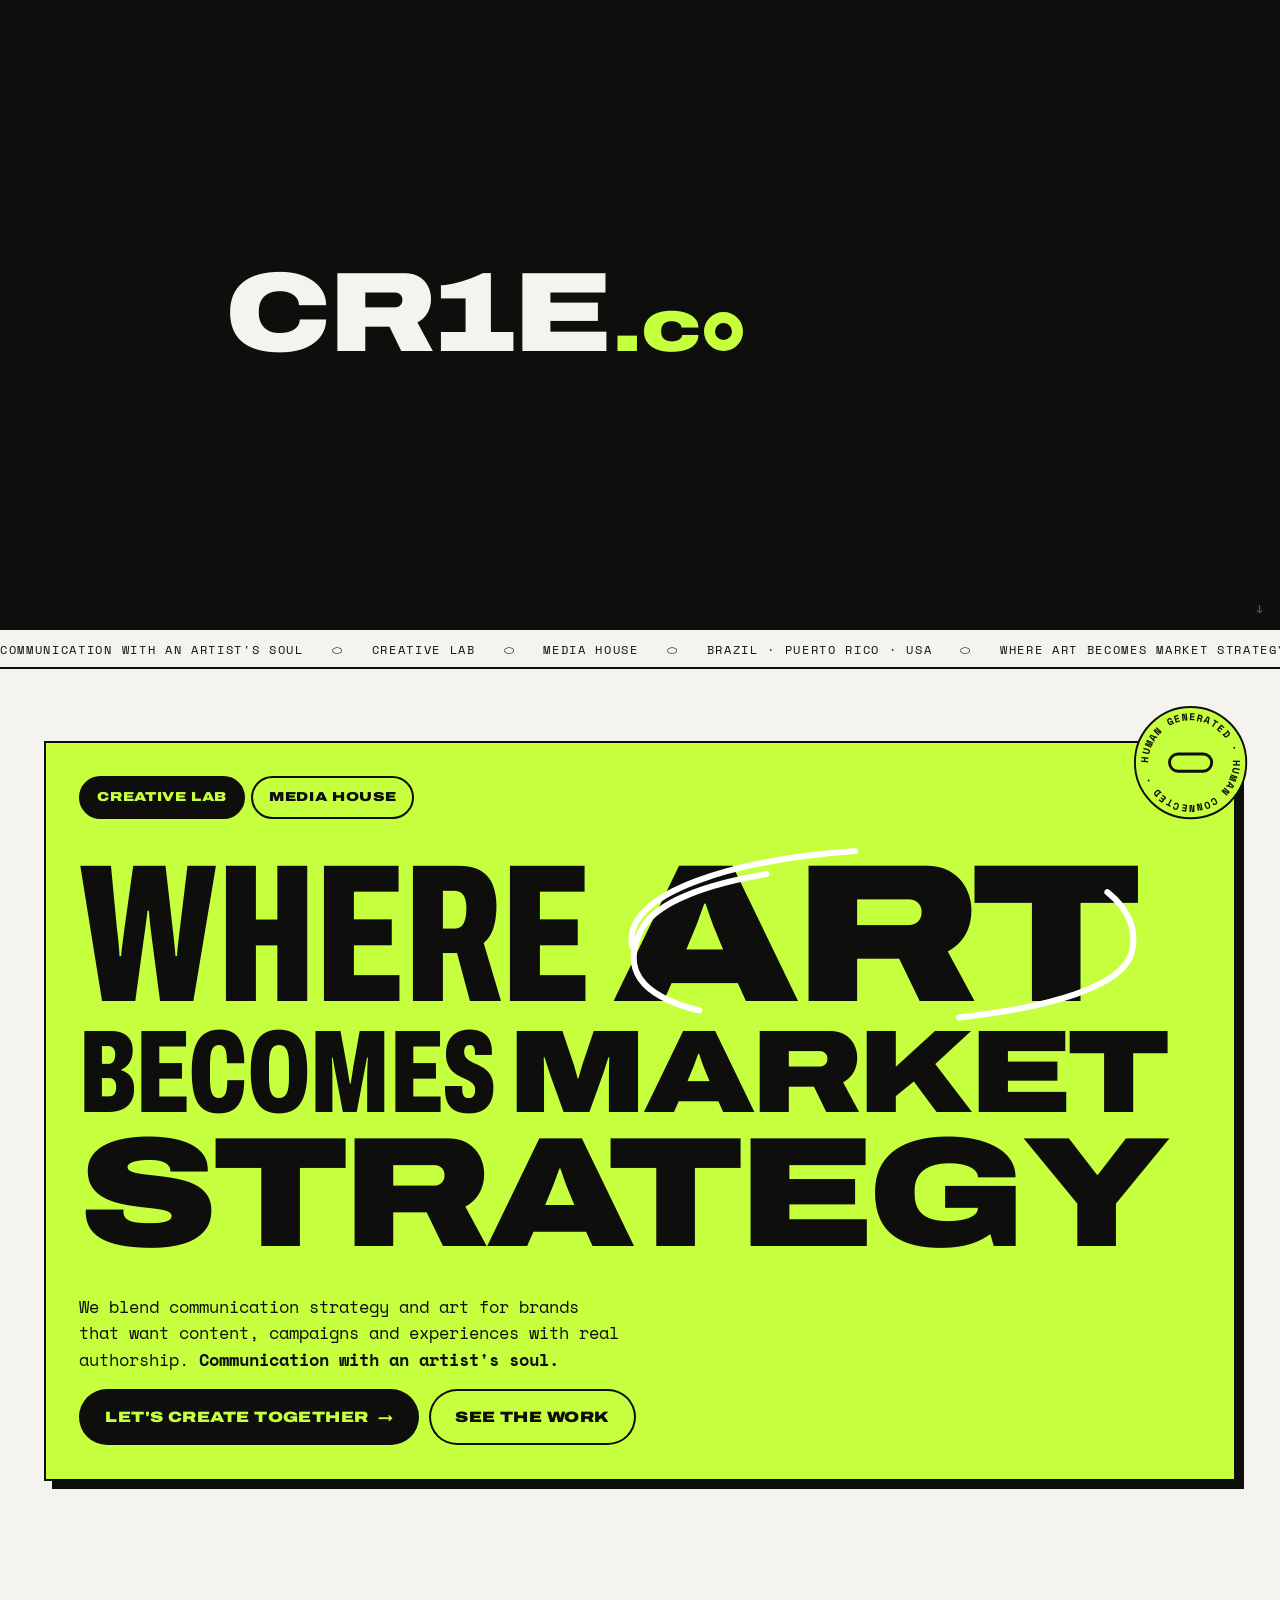
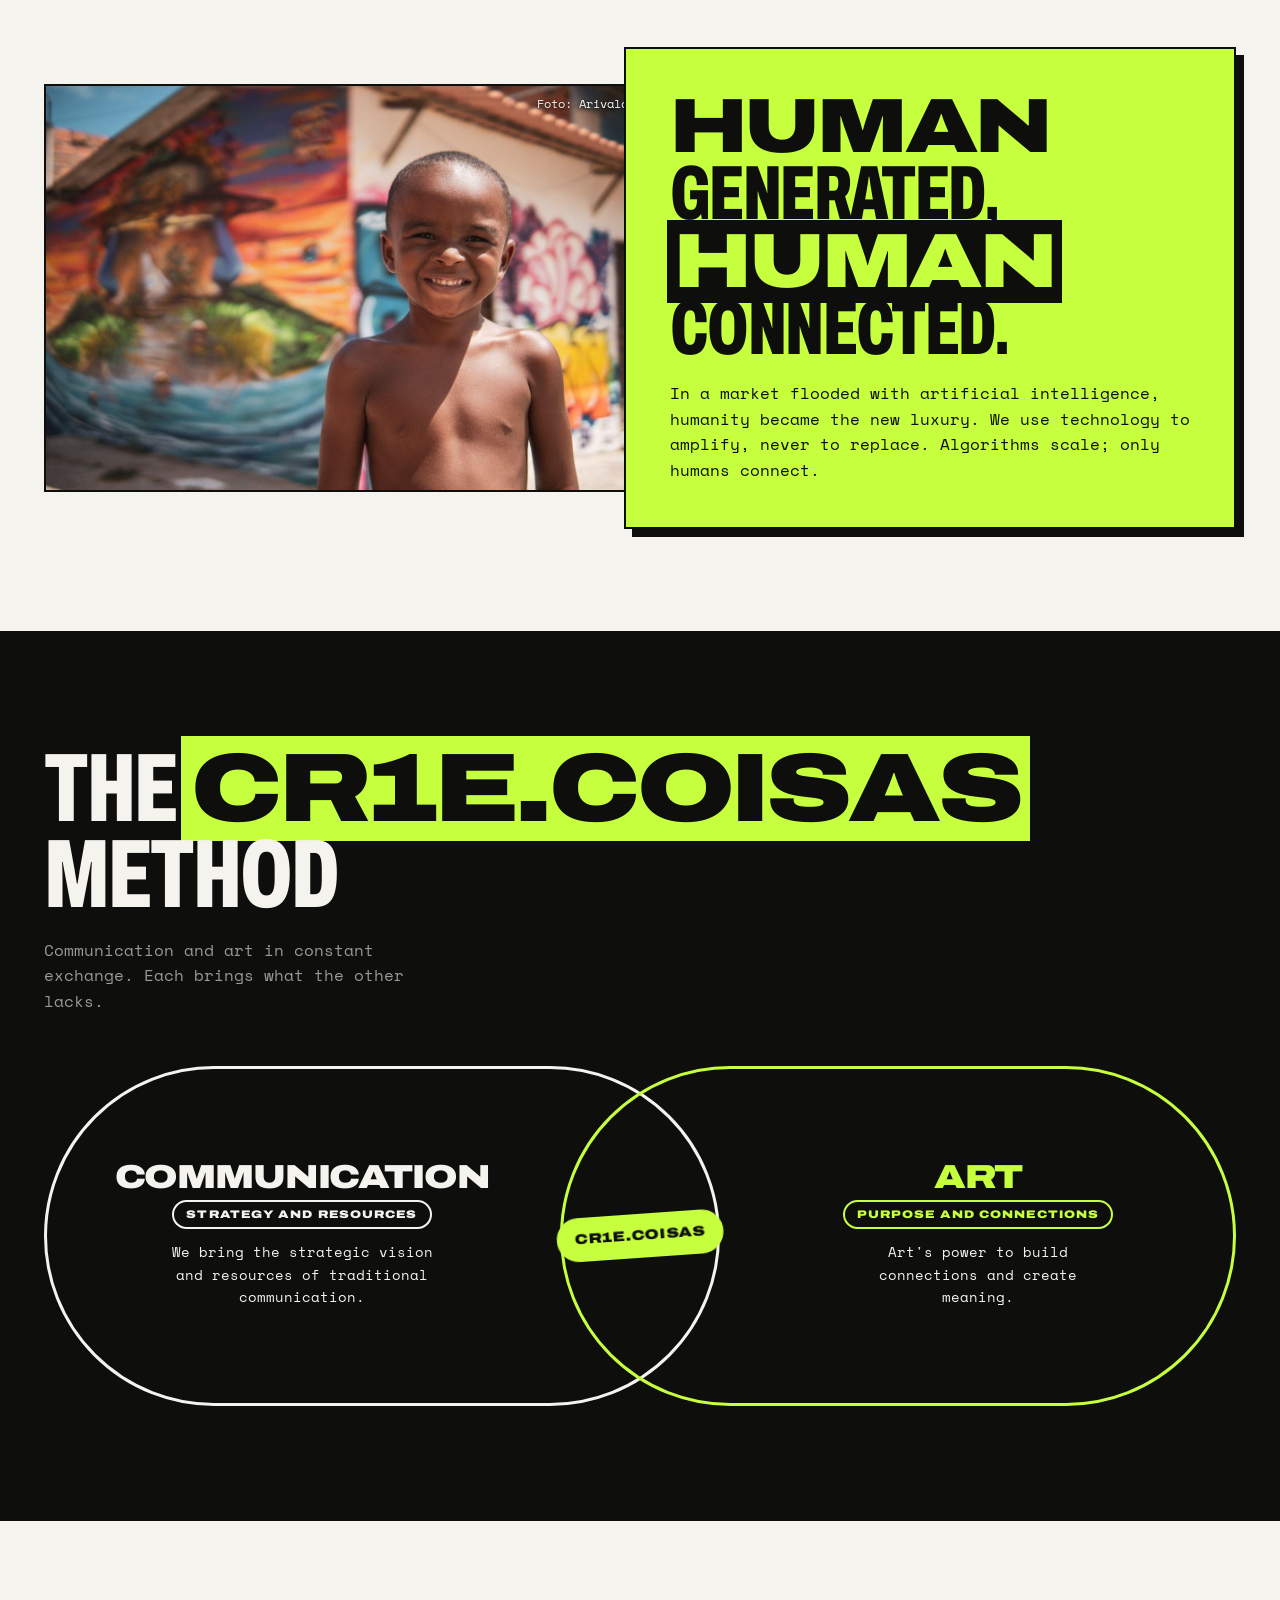
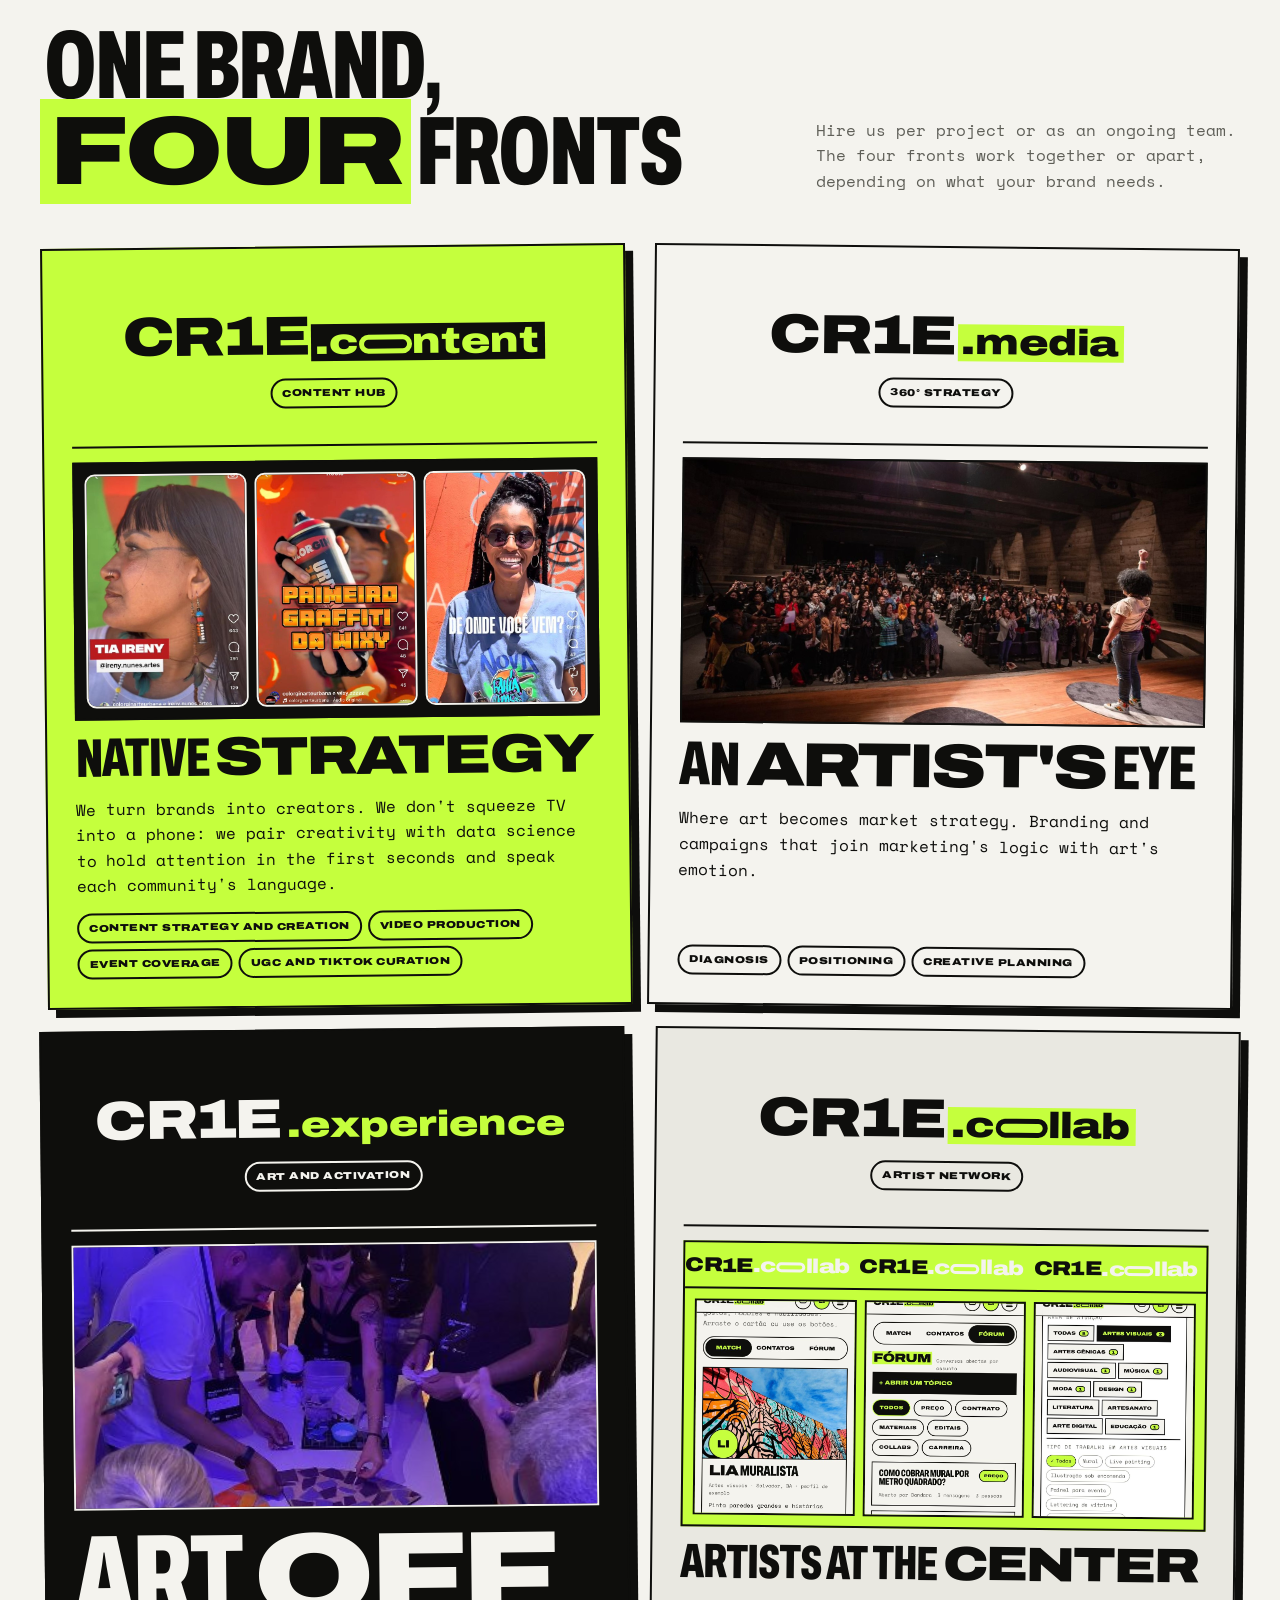
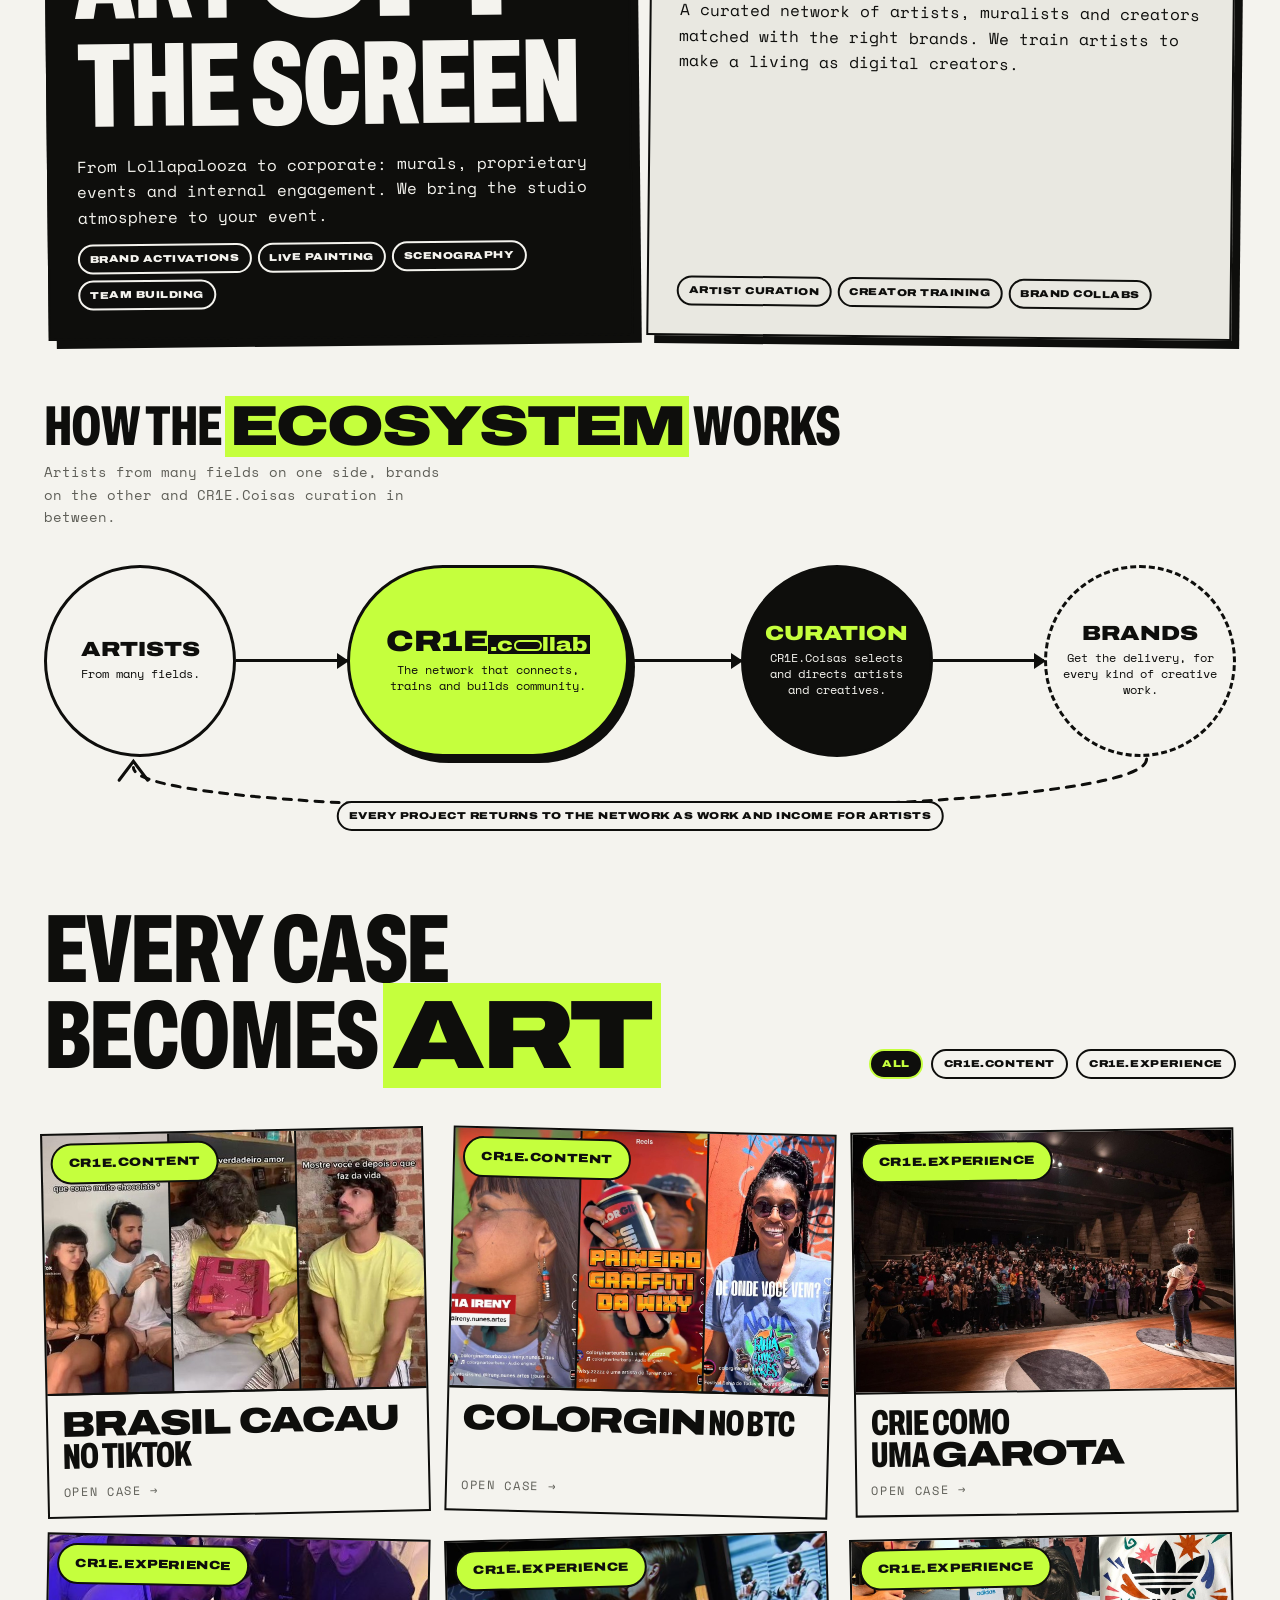
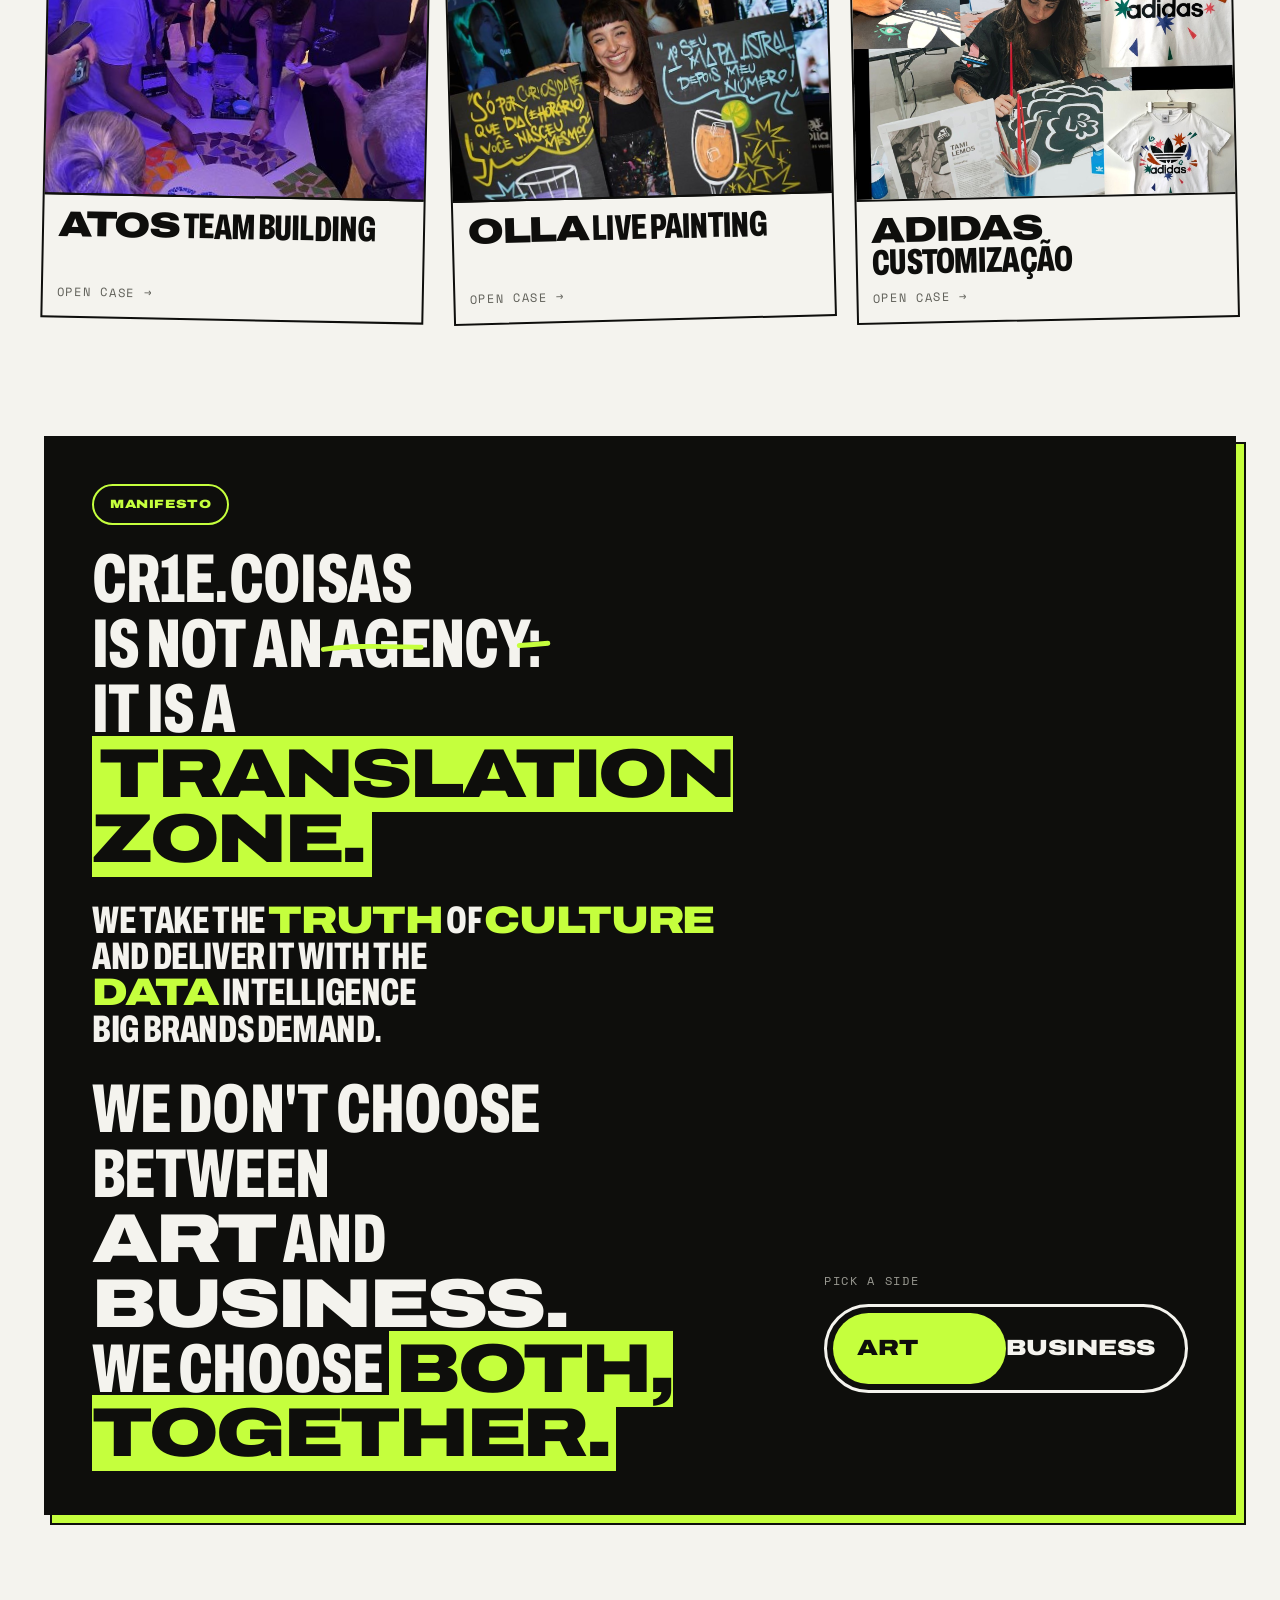
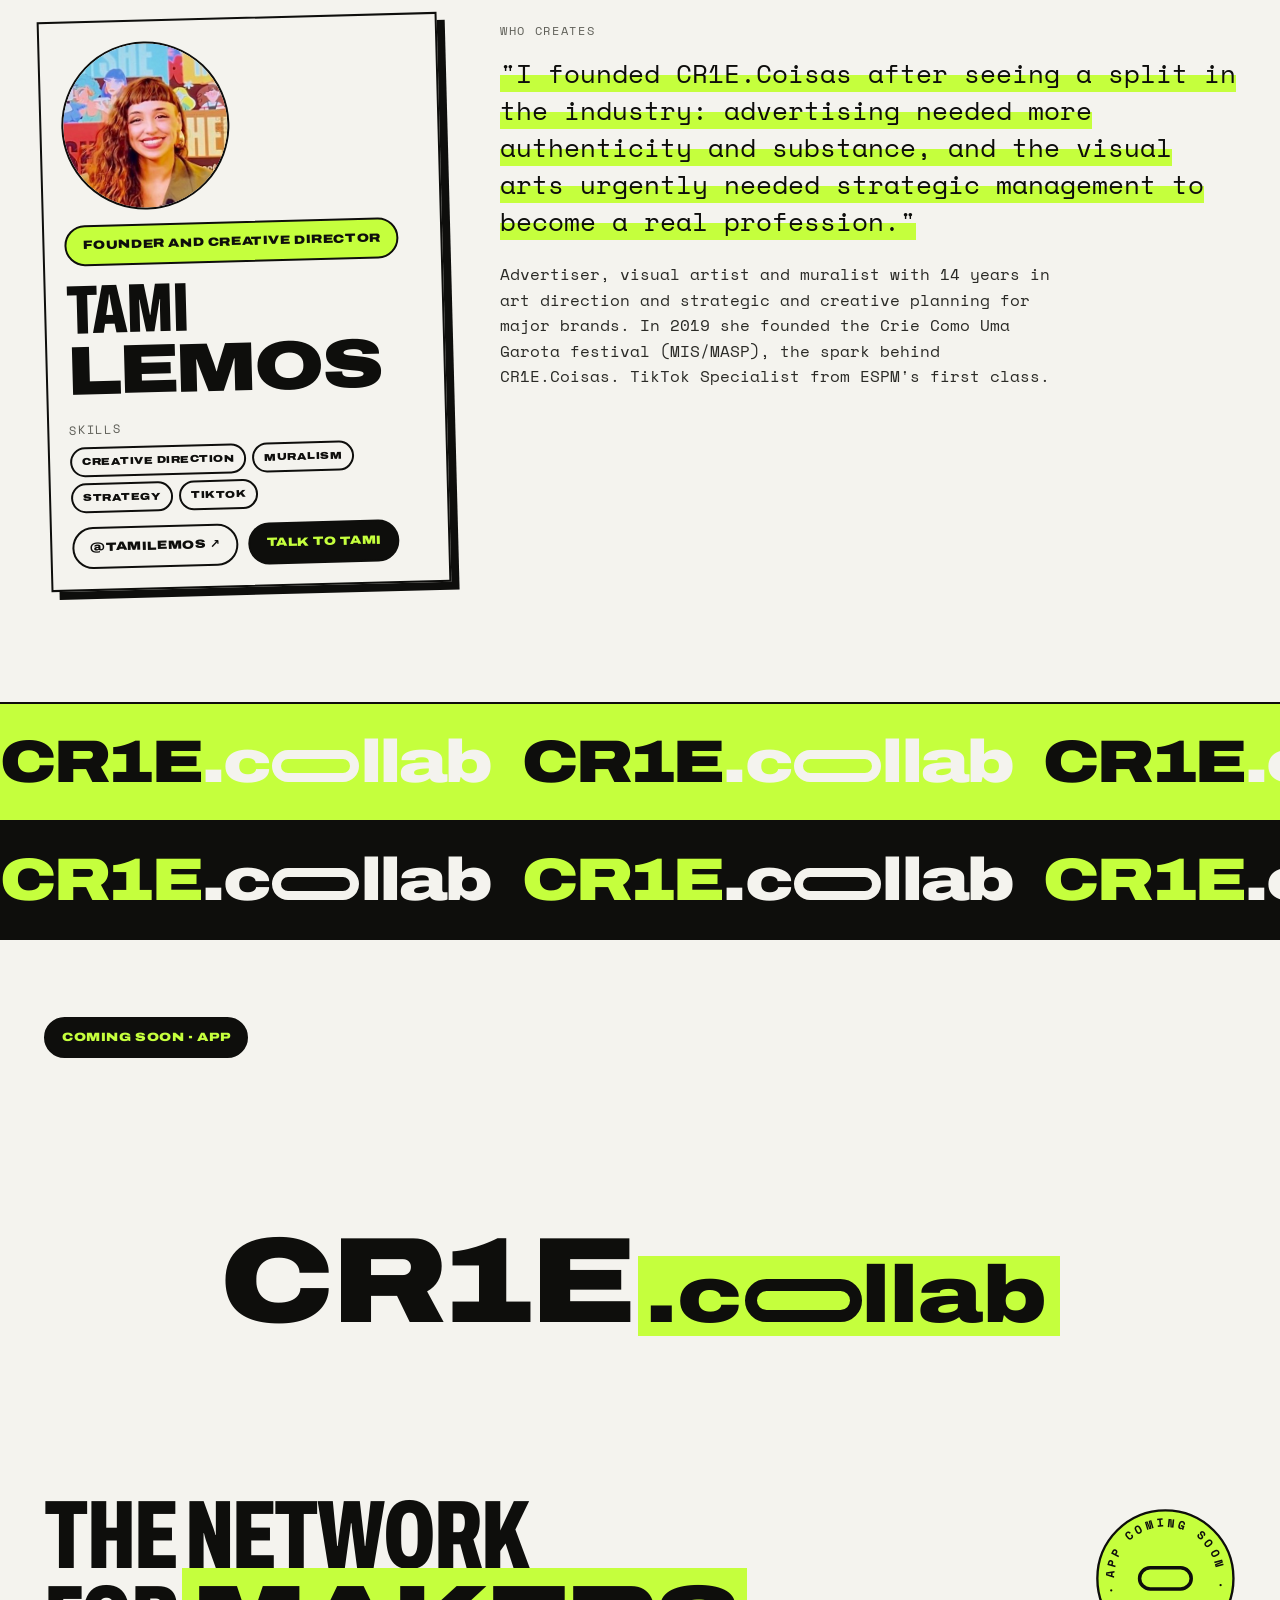
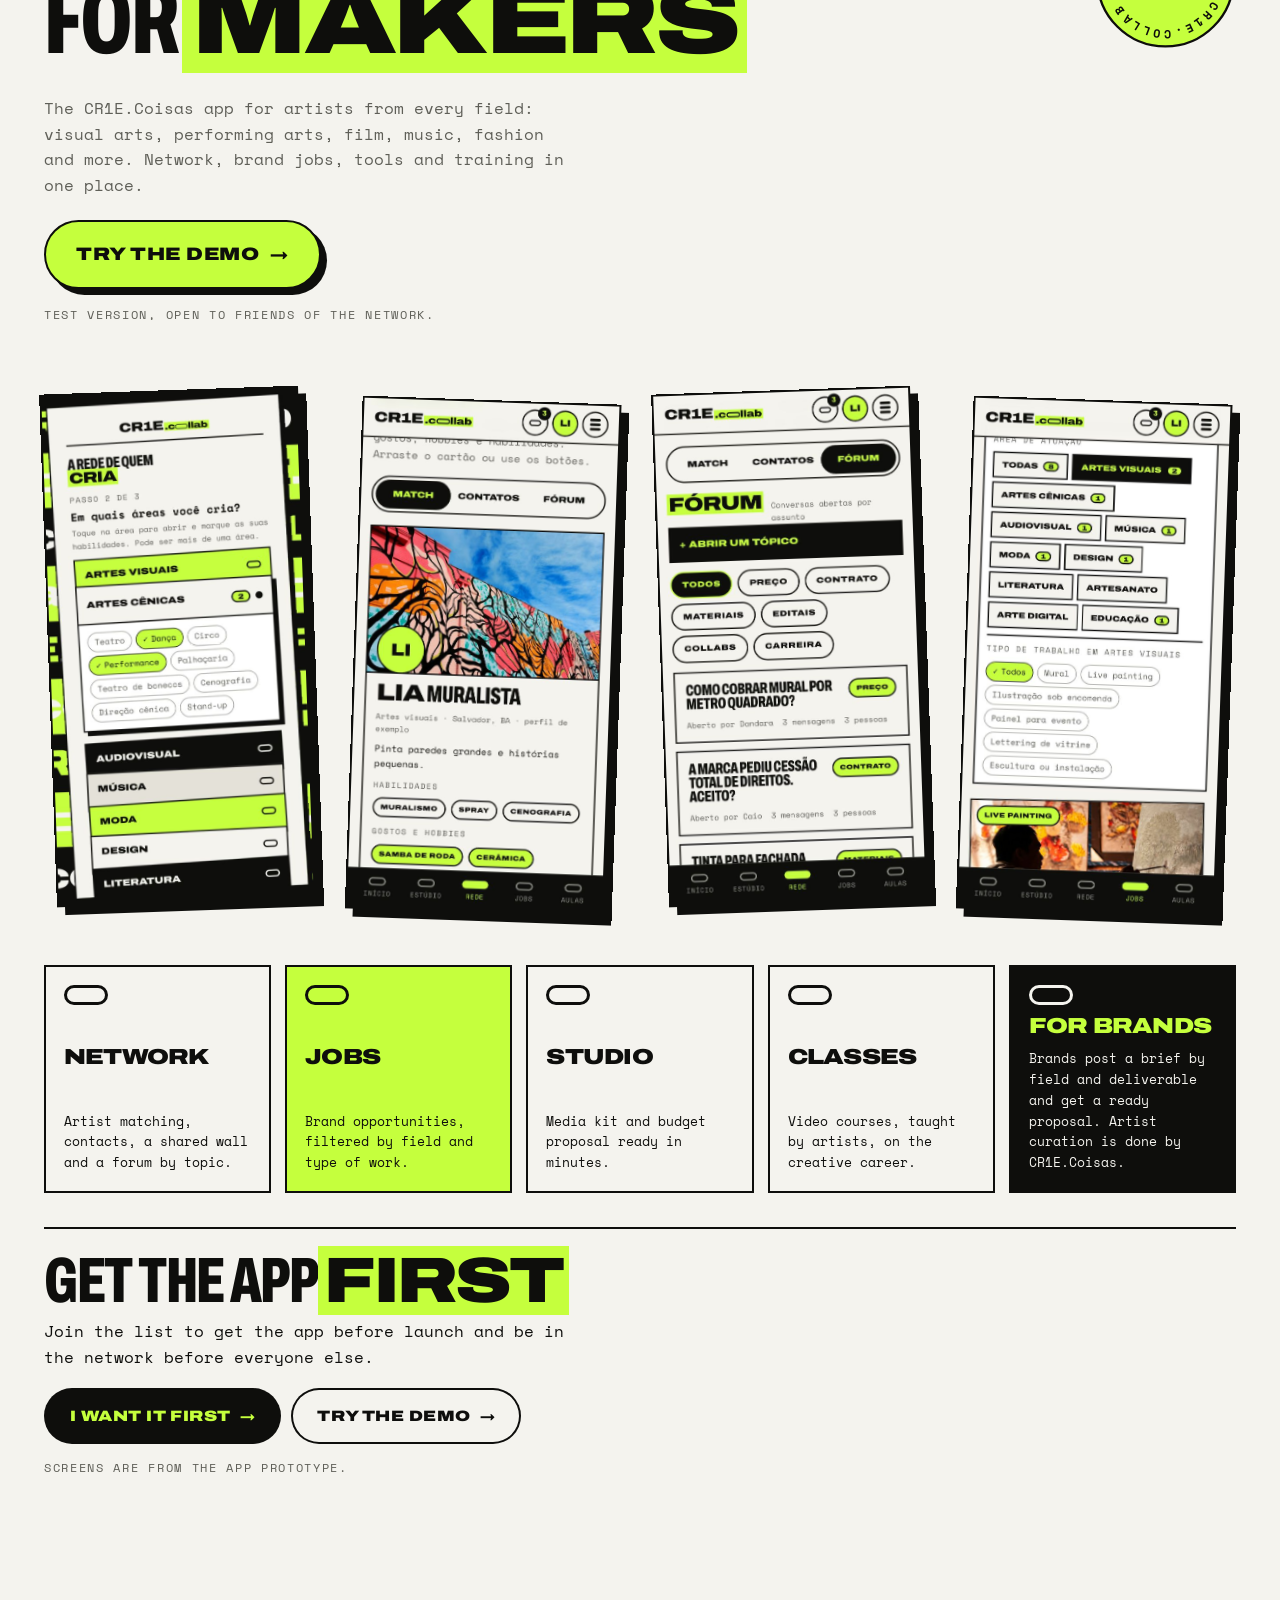
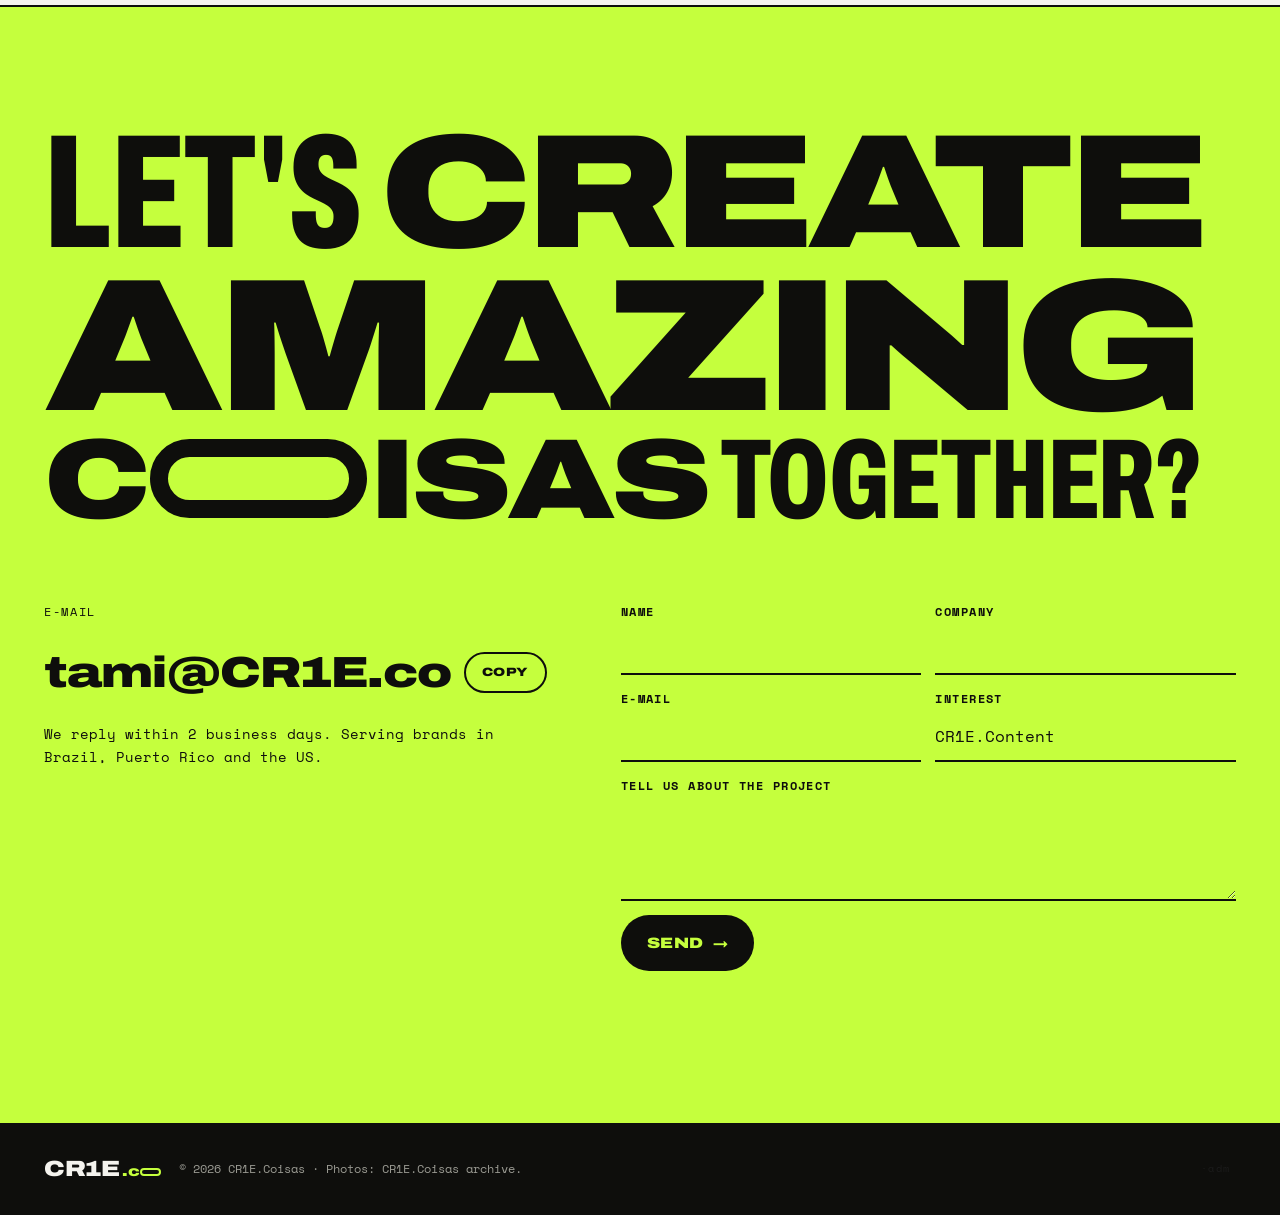
==== commit f30d535c: "Idioma: site e app abrem em inglês fora do Brasil (fuso horário do aparelho); a escolha manual da pe" ====
--- a/index.html
+++ b/index.html
@@ -612,7 +612,7 @@
 <dialog class="sheet" id="sheet" aria-labelledby="sh-t"><button class="x" type="button" id="shX" aria-label="Fechar">×</button><div id="shBody"></div></dialog>
 <div id="slots"></div>
 
-<script src="base.js"></script>
+<script src="base.js?v=1811"></script>
 <script>
 (() => {
   const C = window.CR1E, $ = (id) => document.getElementById(id), reduce = C.reduce;
